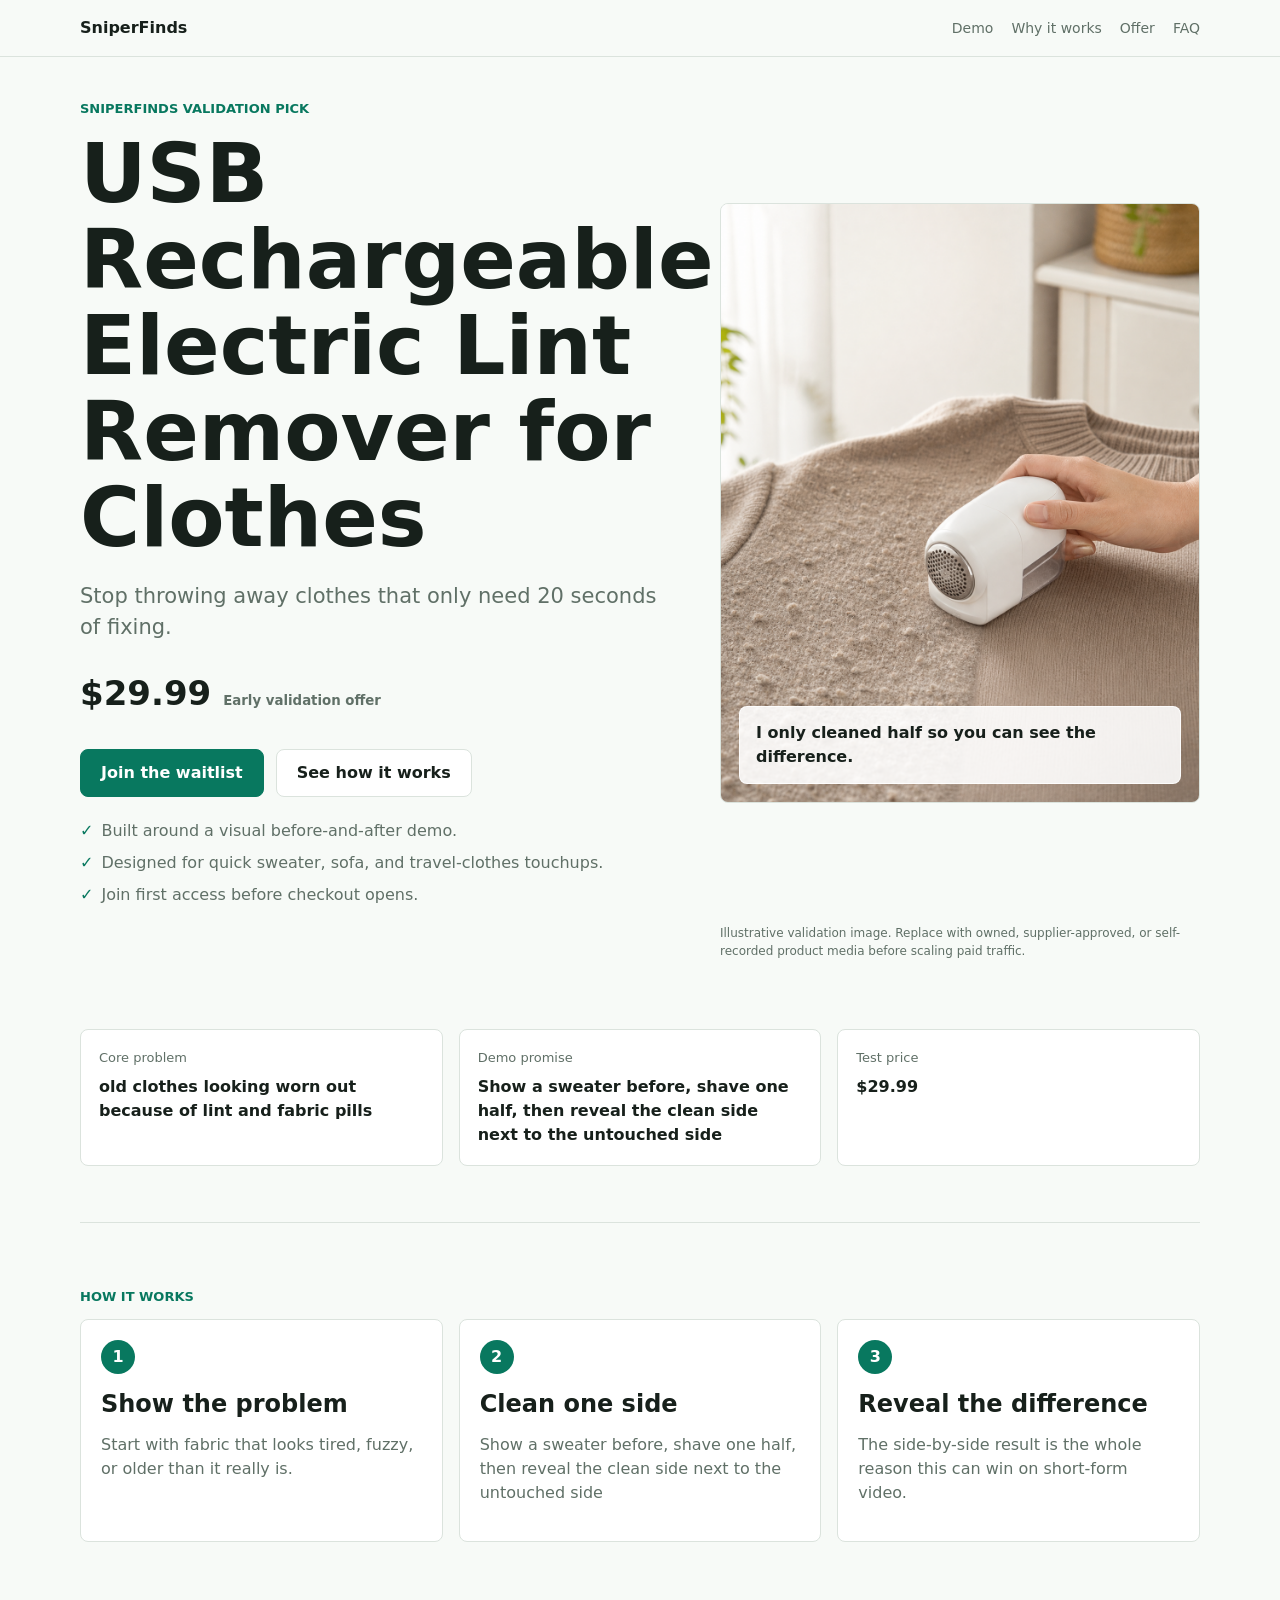
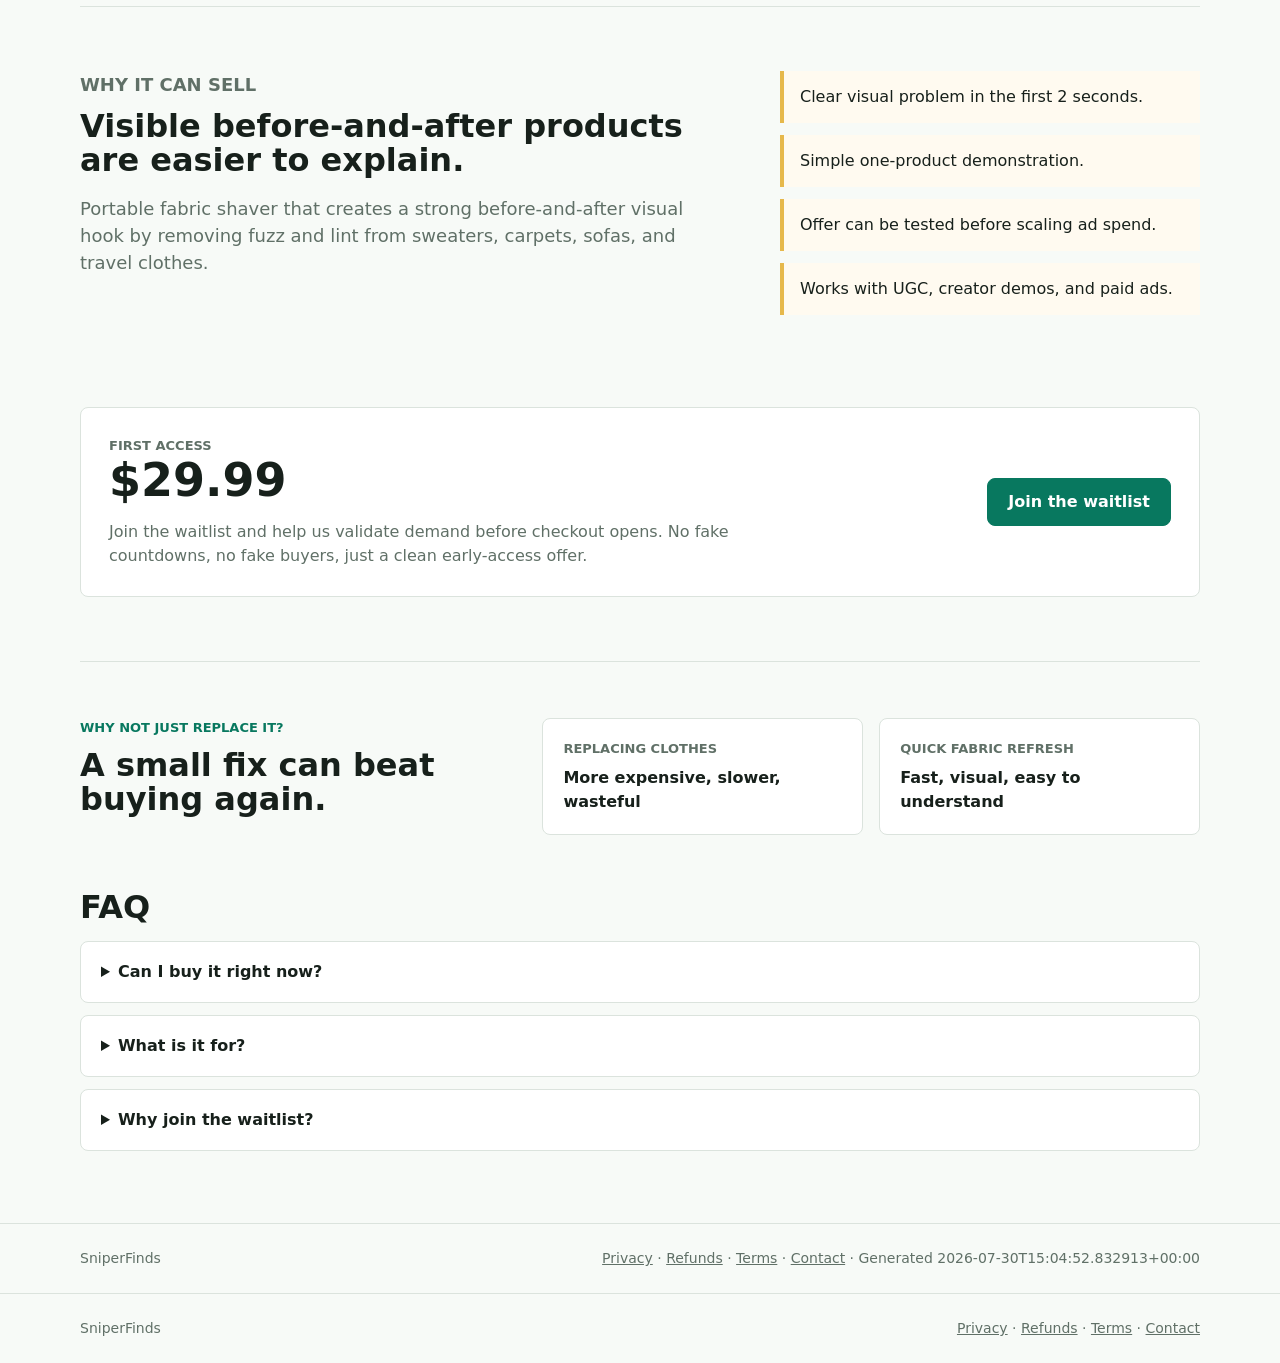
==== index.html @ 8bf91aa5 "Update generated storefront" ====
<!doctype html>
<html lang="en">
<head>
  <meta charset="utf-8">
  <meta name="viewport" content="width=device-width, initial-scale=1">
  <title>USB Rechargeable Electric Lint Remover for Clothes | SniperFinds</title>
  <meta name="description" content="Portable fabric shaver that creates a strong before-and-after visual hook by removing fuzz and lint from sweaters, carpets, sofas, and travel clothes.">
  <script type="application/ld+json">{"@context": "https://schema.org", "@type": "Product", "name": "USB Rechargeable Electric Lint Remover for Clothes", "brand": {"@type": "Brand", "name": "SniperFinds"}, "description": "Portable fabric shaver that creates a strong before-and-after visual hook by removing fuzz and lint from sweaters, carpets, sofas, and travel clothes.", "offers": {"@type": "Offer", "priceCurrency": "USD", "price": 29.99, "availability": "https://schema.org/PreOrder"}}</script>
  <link rel="stylesheet" href="styles.css">
</head>
<body>
  <header class="topbar">
    <a class="brand" href="#top">SniperFinds</a>
    <nav aria-label="Primary">
      <a href="#demo">Demo</a>
      <a href="#why">Why it works</a>
      <a href="#offer">Offer</a>
      <a href="#faq">FAQ</a>
    </nav>
  </header>

  <main id="top">
    <section class="hero">
      <div class="hero-copy">
        <p class="eyebrow">SniperFinds validation pick</p>
        <h1>USB Rechargeable Electric Lint Remover for Clothes</h1>
        <p class="lead">Stop throwing away clothes that only need 20 seconds of fixing.</p>
        <div class="price-line">
          <span>$29.99</span>
          <small>Early validation offer</small>
        </div>
        <div class="hero-actions">
          <a class="button primary" href="waitlist.html" data-track="hero_cta">Join the waitlist</a>
          <a class="button secondary" href="#demo">See how it works</a>
        </div>
        <ul class="hero-bullets">
          <li>Built around a visual before-and-after demo.</li>
          <li>Designed for quick sweater, sofa, and travel-clothes touchups.</li>
          <li>Join first access before checkout opens.</li>
        </ul>
      </div>
      <div class="hero-media" aria-label="Product demonstration visual">
        <img src="assets/ae-lint-remover-thieve-001-hero.png" alt="Electric fabric lint remover creating a before and after result on a sweater" loading="lazy">
        <div class="media-note">I only cleaned half so you can see the difference.</div>
      </div>
      <p class="asset-note">Illustrative validation image. Replace with owned, supplier-approved, or self-recorded product media before scaling paid traffic.</p>
    </section>

    <section class="proof-band" id="demo">
      <div>
        <span class="metric-label">Core problem</span>
        <strong>old clothes looking worn out because of lint and fabric pills</strong>
      </div>
      <div>
        <span class="metric-label">Demo promise</span>
        <strong>Show a sweater before, shave one half, then reveal the clean side next to the untouched side</strong>
      </div>
      <div>
        <span class="metric-label">Test price</span>
        <strong>$29.99</strong>
      </div>
    </section>

    <section class="how-it-works">
      <p class="eyebrow">How it works</p>
      <div class="steps">
        <div>
          <span>1</span>
          <h2>Show the problem</h2>
          <p>Start with fabric that looks tired, fuzzy, or older than it really is.</p>
        </div>
        <div>
          <span>2</span>
          <h2>Clean one side</h2>
          <p>Show a sweater before, shave one half, then reveal the clean side next to the untouched side</p>
        </div>
        <div>
          <span>3</span>
          <h2>Reveal the difference</h2>
          <p>The side-by-side result is the whole reason this can win on short-form video.</p>
        </div>
      </div>
    </section>

    <section class="content-grid" id="why">
      <div>
        <p class="eyebrow">Why it can sell</p>
        <h2>Visible before-and-after products are easier to explain.</h2>
        <p>Portable fabric shaver that creates a strong before-and-after visual hook by removing fuzz and lint from sweaters, carpets, sofas, and travel clothes.</p>
      </div>
      <ul class="feature-list">
        <li>Clear visual problem in the first 2 seconds.</li>
        <li>Simple one-product demonstration.</li>
        <li>Offer can be tested before scaling ad spend.</li>
        <li>Works with UGC, creator demos, and paid ads.</li>
      </ul>
    </section>

    <section class="offer" id="offer">
      <div>
        <p class="eyebrow">First access</p>
        <h2>$29.99</h2>
        <p>Join the waitlist and help us validate demand before checkout opens. No fake countdowns, no fake buyers, just a clean early-access offer.</p>
      </div>
      <a class="button primary" href="waitlist.html" data-track="offer_cta">Join the waitlist</a>
    </section>

    <section class="comparison">
      <div>
        <p class="eyebrow">Why not just replace it?</p>
        <h2>A small fix can beat buying again.</h2>
      </div>
      <div class="comparison-grid">
        <div>
          <span>Replacing clothes</span>
          <strong>More expensive, slower, wasteful</strong>
        </div>
        <div>
          <span>Quick fabric refresh</span>
          <strong>Fast, visual, easy to understand</strong>
        </div>
      </div>
    </section>

    <section class="faq" id="faq">
      <h2>FAQ</h2>
      <details>
        <summary>Can I buy it right now?</summary>
        <p>This is currently an early-access validation page. Join the waitlist and we will notify you when checkout opens.</p>
      </details>
      <details>
        <summary>What is it for?</summary>
        <p>It is for refreshing clothes and fabric surfaces that look worn because of lint, fuzz, or fabric pills.</p>
      </details>
      <details>
        <summary>Why join the waitlist?</summary>
        <p>Waitlist demand helps us decide whether to open checkout, improve the offer, or move to the next product.</p>
      </details>
    </section>
  </main>

  <div class="sticky-cta">
    <span>$29.99</span>
    <a class="button primary" href="waitlist.html" data-track="sticky_cta">Join the waitlist</a>
  </div>

  <footer>
    <span>SniperFinds</span>
    <span><a href="privacy.html">Privacy</a> · <a href="refund.html">Refunds</a> · <a href="terms.html">Terms</a> · <a href="contact.html">Contact</a> · Generated 2026-07-30T15:04:52.832913+00:00</span>
  </footer>

  <script src="tracking.js"></script>
  <footer>
    <span>SniperFinds</span>
    <span><a href="privacy.html">Privacy</a> · <a href="refund.html">Refunds</a> · <a href="terms.html">Terms</a> · <a href="contact.html">Contact</a></span>
  </footer>
</body>
</html>
---- styles.css ----
:root {
  --ink: #17201b;
  --muted: #607067;
  --line: #dbe3dd;
  --paper: #f7faf7;
  --panel: #ffffff;
  --accent: #08785f;
  --accent-ink: #ffffff;
  --warm: #e6b84b;
  --soft: #eaf4ee;
}

* { box-sizing: border-box; }

body {
  margin: 0;
  color: var(--ink);
  background: var(--paper);
  font-family: Inter, ui-sans-serif, system-ui, -apple-system, BlinkMacSystemFont, "Segoe UI", sans-serif;
  line-height: 1.5;
}

a { color: inherit; }

.topbar {
  position: sticky;
  top: 0;
  z-index: 10;
  display: flex;
  align-items: center;
  justify-content: space-between;
  gap: 24px;
  padding: 16px max(20px, calc((100vw - 1120px) / 2));
  background: rgba(247, 250, 247, 0.94);
  border-bottom: 1px solid var(--line);
  backdrop-filter: blur(12px);
}

.brand {
  font-weight: 800;
  text-decoration: none;
}

nav {
  display: flex;
  gap: 18px;
  color: var(--muted);
  font-size: 14px;
}

nav a { text-decoration: none; }

main {
  width: min(1120px, calc(100vw - 32px));
  margin: 0 auto;
}

.hero {
  min-height: calc(100vh - 72px);
  display: grid;
  grid-template-columns: minmax(0, 1fr) minmax(340px, 480px);
  align-items: center;
  gap: 56px;
  padding: 42px 0;
}

.eyebrow {
  margin: 0 0 12px;
  color: var(--accent);
  font-size: 13px;
  font-weight: 800;
  letter-spacing: 0;
  text-transform: uppercase;
}

h1, h2 { line-height: 1.05; letter-spacing: 0; }
h1 { margin: 0; font-size: clamp(44px, 7vw, 82px); max-width: 820px; }
h2 { margin: 0 0 16px; font-size: 32px; }

.lead {
  max-width: 650px;
  margin: 20px 0 0;
  color: var(--muted);
  font-size: 21px;
}

.price-line {
  display: flex;
  align-items: baseline;
  gap: 12px;
  margin-top: 24px;
}

.price-line span {
  font-size: 34px;
  font-weight: 900;
}

.price-line small {
  color: var(--muted);
  font-weight: 800;
}

.hero-actions {
  display: flex;
  flex-wrap: wrap;
  gap: 12px;
  margin-top: 30px;
}

.button {
  display: inline-flex;
  align-items: center;
  justify-content: center;
  min-height: 48px;
  padding: 0 20px;
  border: 1px solid var(--line);
  border-radius: 8px;
  font-weight: 800;
  text-decoration: none;
}

.button.primary {
  border-color: var(--accent);
  background: var(--accent);
  color: var(--accent-ink);
}

.button.secondary { background: var(--panel); }

.hero-bullets {
  display: grid;
  gap: 8px;
  margin: 22px 0 0;
  padding: 0;
  color: var(--muted);
  list-style: none;
}

.hero-bullets li::before {
  content: "✓";
  color: var(--accent);
  font-weight: 900;
  margin-right: 8px;
}

.hero-media {
  position: relative;
  min-height: 520px;
  display: grid;
  place-items: center;
  border: 1px solid var(--line);
  background: linear-gradient(135deg, #ffffff, #e7f4ed);
  border-radius: 8px;
  overflow: hidden;
}

.media-note {
  position: absolute;
  left: 18px;
  right: 18px;
  bottom: 18px;
  padding: 14px 16px;
  border: 1px solid rgba(255,255,255,0.8);
  border-radius: 8px;
  background: rgba(255,255,255,0.88);
  font-weight: 900;
}

.asset-note {
  grid-column: 2;
  margin: -42px 0 0;
  color: var(--muted);
  font-size: 12px;
}

.hero-media img {
  width: 100%;
  height: 100%;
  object-fit: cover;
}

.product-visual-fallback {
  width: min(360px, 78vw);
  aspect-ratio: 3 / 4;
  display: grid;
  grid-template-columns: 1fr 1fr;
  align-items: stretch;
  border: 1px solid var(--line);
  background: var(--panel);
}

.product-visual-fallback span,
.product-visual-fallback strong {
  display: grid;
  place-items: center;
  font-size: 28px;
}

.product-visual-fallback span {
  color: var(--muted);
  background: repeating-linear-gradient(45deg, #e8edf4, #e8edf4 8px, #d6dde8 8px, #d6dde8 16px);
}

.product-visual-fallback strong {
  color: #0c4d3f;
  background: #e8f8f2;
}

.proof-band {
  display: grid;
  grid-template-columns: repeat(3, 1fr);
  gap: 16px;
  padding: 24px 0 56px;
}

.how-it-works {
  padding: 64px 0;
  border-top: 1px solid var(--line);
}

.steps {
  display: grid;
  grid-template-columns: repeat(3, 1fr);
  gap: 16px;
}

.steps div {
  padding: 20px;
  border: 1px solid var(--line);
  border-radius: 8px;
  background: var(--panel);
}

.steps span {
  display: inline-grid;
  place-items: center;
  width: 34px;
  height: 34px;
  margin-bottom: 18px;
  border-radius: 50%;
  background: var(--accent);
  color: var(--accent-ink);
  font-weight: 900;
}

.steps h2 {
  font-size: 24px;
}

.steps p {
  color: var(--muted);
}

.proof-band div,
.offer,
.faq details {
  border: 1px solid var(--line);
  background: var(--panel);
  border-radius: 8px;
}

.proof-band div { padding: 18px; }
.metric-label { display: block; color: var(--muted); font-size: 13px; margin-bottom: 8px; }

.content-grid {
  display: grid;
  grid-template-columns: 1fr 420px;
  gap: 48px;
  padding: 64px 0;
  border-top: 1px solid var(--line);
}

.content-grid p { color: var(--muted); font-size: 18px; }

.feature-list {
  margin: 0;
  padding: 0;
  list-style: none;
  display: grid;
  gap: 12px;
}

.feature-list li {
  padding: 14px 16px;
  border-left: 4px solid var(--warm);
  background: #fffaf0;
}

.offer {
  display: flex;
  align-items: center;
  justify-content: space-between;
  gap: 24px;
  padding: 28px;
  margin: 28px 0 64px;
}

.offer p { color: var(--muted); margin: 0; max-width: 640px; }
.offer h2 { font-size: 46px; }

.comparison {
  display: grid;
  grid-template-columns: 0.8fr 1.2fr;
  gap: 24px;
  padding: 56px 0;
  border-top: 1px solid var(--line);
}

.comparison-grid {
  display: grid;
  grid-template-columns: 1fr 1fr;
  gap: 16px;
}

.comparison-grid div {
  padding: 20px;
  border: 1px solid var(--line);
  border-radius: 8px;
  background: var(--panel);
}

.comparison-grid span {
  display: block;
  margin-bottom: 8px;
  color: var(--muted);
  font-size: 13px;
  font-weight: 800;
  text-transform: uppercase;
}

.faq {
  padding: 0 0 72px;
}

.faq details {
  padding: 18px 20px;
  margin-top: 12px;
}

.faq summary { cursor: pointer; font-weight: 800; }
.faq p { color: var(--muted); }

.waitlist-layout {
  min-height: calc(100vh - 72px);
  display: grid;
  grid-template-columns: minmax(0, 1fr) minmax(320px, 440px);
  align-items: center;
  gap: 48px;
  padding: 56px 0;
}

.waitlist-proof {
  margin-top: 28px;
  padding: 18px;
  border: 1px solid var(--line);
  border-radius: 8px;
  background: var(--panel);
}

.waitlist-proof span {
  display: block;
  color: var(--muted);
  font-size: 13px;
  margin-bottom: 8px;
}

.waitlist-form {
  display: grid;
  gap: 16px;
  padding: 22px;
  border: 1px solid var(--line);
  border-radius: 8px;
  background: var(--panel);
}

.waitlist-form label {
  display: grid;
  gap: 8px;
  color: var(--ink);
  font-weight: 800;
}

.waitlist-form input,
.waitlist-form select,
.waitlist-form textarea {
  width: 100%;
  min-height: 44px;
  border: 1px solid var(--line);
  border-radius: 8px;
  padding: 10px 12px;
  color: var(--ink);
  background: #fff;
  font: inherit;
}

.waitlist-form textarea { resize: vertical; }
.form-note, .form-success { margin: 0; color: var(--muted); font-size: 14px; }
.form-success { color: var(--accent); font-weight: 800; }

footer {
  display: flex;
  justify-content: space-between;
  gap: 16px;
  padding: 24px max(20px, calc((100vw - 1120px) / 2));
  color: var(--muted);
  border-top: 1px solid var(--line);
  font-size: 14px;
}

.sticky-cta {
  position: fixed;
  left: 50%;
  bottom: 16px;
  z-index: 20;
  display: none;
  align-items: center;
  justify-content: space-between;
  gap: 14px;
  width: min(520px, calc(100vw - 24px));
  padding: 10px;
  border: 1px solid var(--line);
  border-radius: 8px;
  background: rgba(255,255,255,0.94);
  box-shadow: 0 18px 50px rgba(23, 32, 27, 0.16);
  transform: translateX(-50%);
}

.sticky-cta span {
  padding-left: 8px;
  font-weight: 900;
}

@media (max-width: 860px) {
  .topbar { align-items: flex-start; }
  nav { display: none; }
  .hero { grid-template-columns: 1fr; gap: 28px; min-height: auto; }
  h1 { font-size: 42px; }
  .lead { font-size: 18px; }
  .hero-media { min-height: 380px; }
  .asset-note { grid-column: auto; margin: -18px 0 0; }
  .proof-band,
  .content-grid,
  .steps,
  .comparison,
  .comparison-grid,
  .waitlist-layout { grid-template-columns: 1fr; }
  .offer { align-items: flex-start; flex-direction: column; }
  .sticky-cta { display: flex; }
  footer { flex-direction: column; }
}
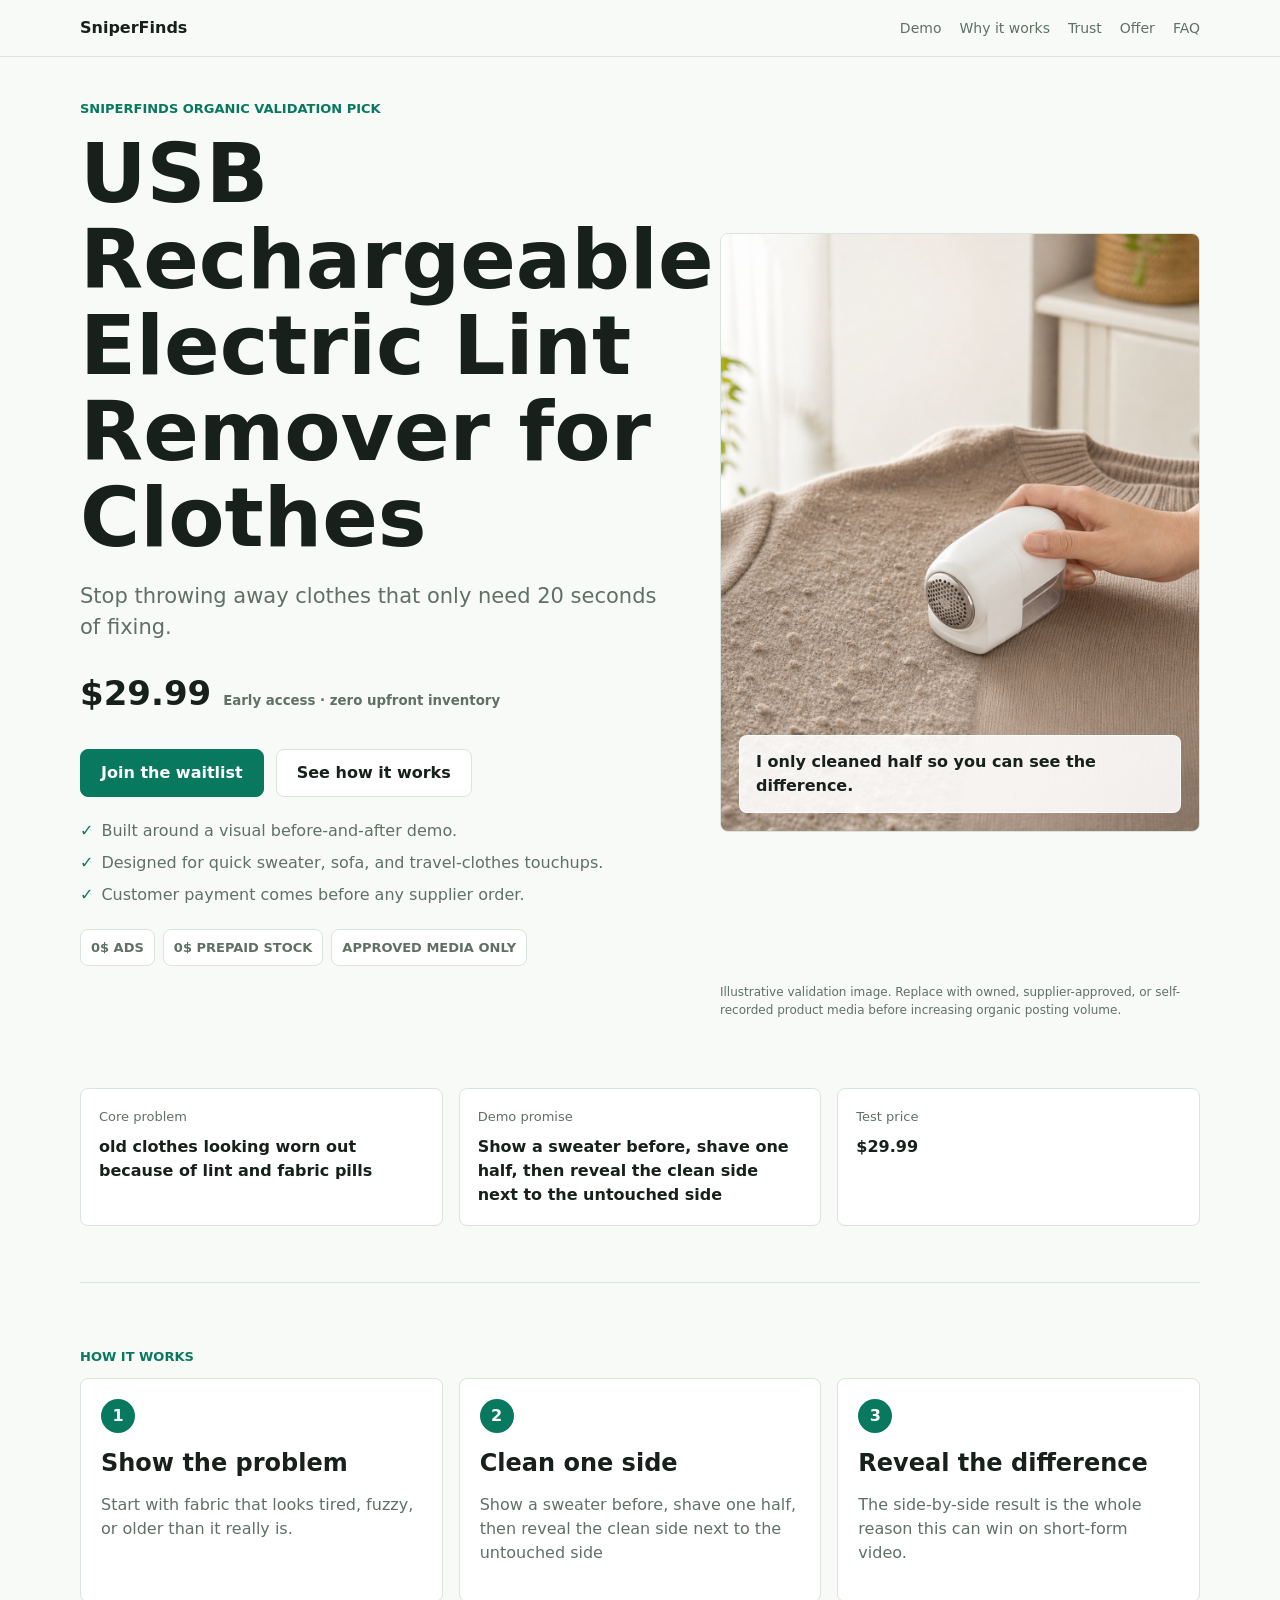
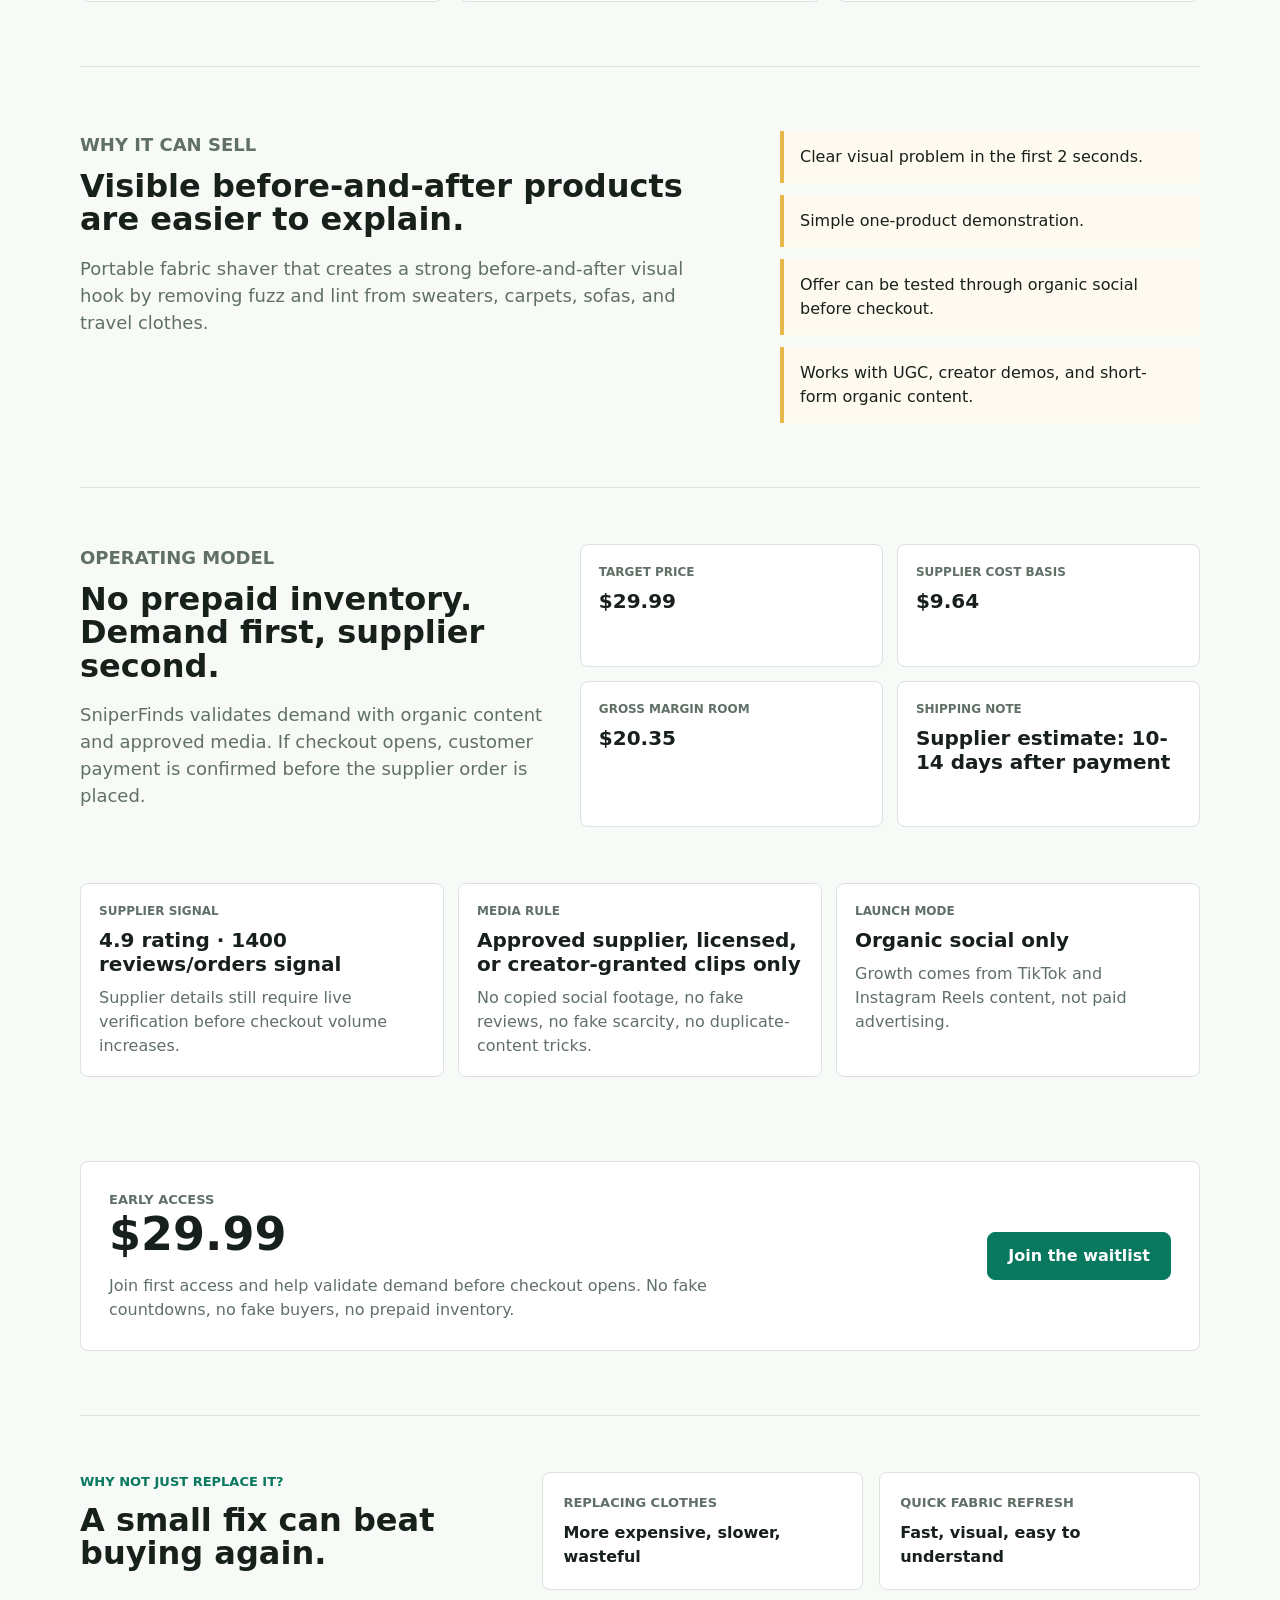
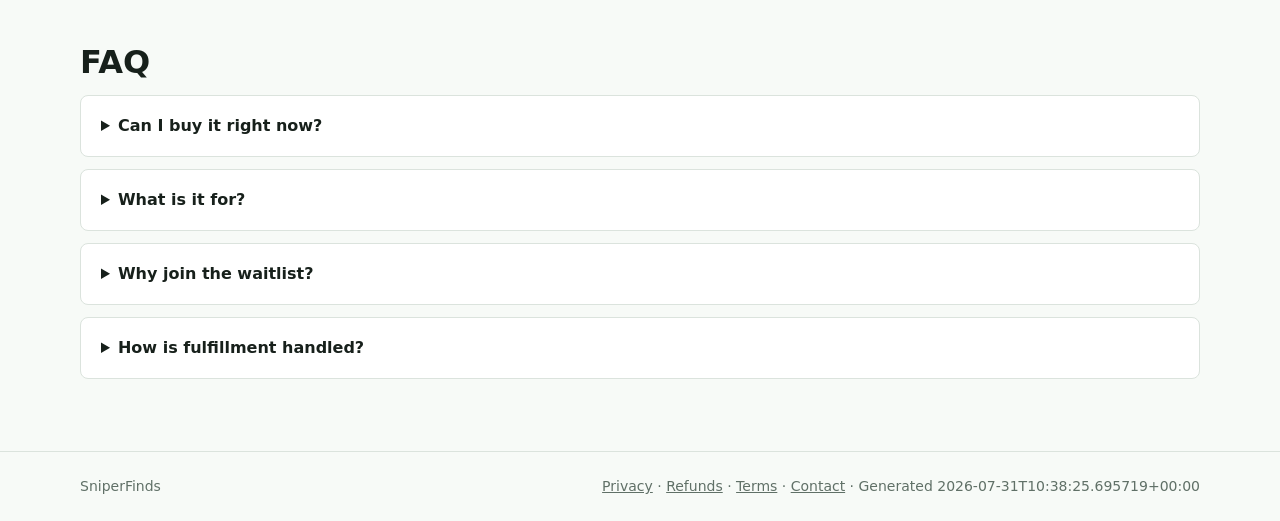
==== commit 837a587a: "Update generated storefront" ====
--- a/index.html
+++ b/index.html
@@ -14,6 +14,7 @@
     <nav aria-label="Primary">
       <a href="#demo">Demo</a>
       <a href="#why">Why it works</a>
+      <a href="#trust">Trust</a>
       <a href="#offer">Offer</a>
       <a href="#faq">FAQ</a>
     </nav>
@@ -22,12 +23,12 @@
   <main id="top">
     <section class="hero">
       <div class="hero-copy">
-        <p class="eyebrow">SniperFinds validation pick</p>
+        <p class="eyebrow">SniperFinds organic validation pick</p>
         <h1>USB Rechargeable Electric Lint Remover for Clothes</h1>
         <p class="lead">Stop throwing away clothes that only need 20 seconds of fixing.</p>
         <div class="price-line">
           <span>$29.99</span>
-          <small>Early validation offer</small>
+          <small>Early access · zero upfront inventory</small>
         </div>
         <div class="hero-actions">
           <a class="button primary" href="waitlist.html" data-track="hero_cta">Join the waitlist</a>
@@ -36,14 +37,19 @@
         <ul class="hero-bullets">
           <li>Built around a visual before-and-after demo.</li>
           <li>Designed for quick sweater, sofa, and travel-clothes touchups.</li>
-          <li>Join first access before checkout opens.</li>
+          <li>Customer payment comes before any supplier order.</li>
         </ul>
+        <div class="trust-strip" aria-label="Store policy summary">
+          <span>0$ ads</span>
+          <span>0$ prepaid stock</span>
+          <span>approved media only</span>
+        </div>
       </div>
       <div class="hero-media" aria-label="Product demonstration visual">
         <img src="assets/ae-lint-remover-thieve-001-hero.png" alt="Electric fabric lint remover creating a before and after result on a sweater" loading="lazy">
         <div class="media-note">I only cleaned half so you can see the difference.</div>
       </div>
-      <p class="asset-note">Illustrative validation image. Replace with owned, supplier-approved, or self-recorded product media before scaling paid traffic.</p>
+      <p class="asset-note">Illustrative validation image. Replace with owned, supplier-approved, or self-recorded product media before increasing organic posting volume.</p>
     </section>
 
     <section class="proof-band" id="demo">
@@ -91,16 +97,60 @@
       <ul class="feature-list">
         <li>Clear visual problem in the first 2 seconds.</li>
         <li>Simple one-product demonstration.</li>
-        <li>Offer can be tested before scaling ad spend.</li>
-        <li>Works with UGC, creator demos, and paid ads.</li>
+        <li>Offer can be tested through organic social before checkout.</li>
+        <li>Works with UGC, creator demos, and short-form organic content.</li>
       </ul>
     </section>
 
+    <section class="trust-panel" id="trust">
+      <div>
+        <p class="eyebrow">Operating model</p>
+        <h2>No prepaid inventory. Demand first, supplier second.</h2>
+        <p>SniperFinds validates demand with organic content and approved media. If checkout opens, customer payment is confirmed before the supplier order is placed.</p>
+      </div>
+      <div class="unit-economics">
+        <div>
+          <span>Target price</span>
+          <strong>$29.99</strong>
+        </div>
+        <div>
+          <span>Supplier cost basis</span>
+          <strong>$9.64</strong>
+        </div>
+        <div>
+          <span>Gross margin room</span>
+          <strong>$20.35</strong>
+        </div>
+        <div>
+          <span>Shipping note</span>
+          <strong>Supplier estimate: 10-14 days after payment</strong>
+        </div>
+      </div>
+    </section>
+
+    <section class="quality-grid">
+      <div>
+        <span>Supplier signal</span>
+        <strong>4.9 rating · 1400 reviews/orders signal</strong>
+        <p>Supplier details still require live verification before checkout volume increases.</p>
+      </div>
+      <div>
+        <span>Media rule</span>
+        <strong>Approved supplier, licensed, or creator-granted clips only</strong>
+        <p>No copied social footage, no fake reviews, no fake scarcity, no duplicate-content tricks.</p>
+      </div>
+      <div>
+        <span>Launch mode</span>
+        <strong>Organic social only</strong>
+        <p>Growth comes from TikTok and Instagram Reels content, not paid advertising.</p>
+      </div>
+    </section>
+
     <section class="offer" id="offer">
       <div>
-        <p class="eyebrow">First access</p>
+        <p class="eyebrow">Early access</p>
         <h2>$29.99</h2>
-        <p>Join the waitlist and help us validate demand before checkout opens. No fake countdowns, no fake buyers, just a clean early-access offer.</p>
+        <p>Join first access and help validate demand before checkout opens. No fake countdowns, no fake buyers, no prepaid inventory.</p>
       </div>
       <a class="button primary" href="waitlist.html" data-track="offer_cta">Join the waitlist</a>
     </section>
@@ -135,6 +185,10 @@
       <details>
         <summary>Why join the waitlist?</summary>
         <p>Waitlist demand helps us decide whether to open checkout, improve the offer, or move to the next product.</p>
+      </details>
+      <details>
+        <summary>How is fulfillment handled?</summary>
+        <p>If checkout opens, confirmed customer payment comes first. Then the supplier order is placed and the margin is tracked by the backend pipeline.</p>
       </details>
     </section>
   </main>
@@ -146,13 +200,9 @@
 
   <footer>
     <span>SniperFinds</span>
-    <span><a href="privacy.html">Privacy</a> · <a href="refund.html">Refunds</a> · <a href="terms.html">Terms</a> · <a href="contact.html">Contact</a> · Generated 2026-07-30T15:04:52.832913+00:00</span>
+    <span><a href="privacy.html">Privacy</a> · <a href="refund.html">Refunds</a> · <a href="terms.html">Terms</a> · <a href="contact.html">Contact</a> · Generated 2026-07-31T10:38:25.695719+00:00</span>
   </footer>
 
   <script src="tracking.js"></script>
-  <footer>
-    <span>SniperFinds</span>
-    <span><a href="privacy.html">Privacy</a> · <a href="refund.html">Refunds</a> · <a href="terms.html">Terms</a> · <a href="contact.html">Contact</a></span>
-  </footer>
 </body>
 </html>
--- a/styles.css
+++ b/styles.css
@@ -145,6 +145,24 @@
   margin-right: 8px;
 }
 
+.trust-strip {
+  display: flex;
+  flex-wrap: wrap;
+  gap: 8px;
+  margin-top: 22px;
+}
+
+.trust-strip span {
+  padding: 8px 10px;
+  border: 1px solid var(--line);
+  border-radius: 8px;
+  background: var(--panel);
+  color: var(--muted);
+  font-size: 13px;
+  font-weight: 900;
+  text-transform: uppercase;
+}
+
 .hero-media {
   position: relative;
   min-height: 520px;
@@ -286,6 +304,64 @@
   padding: 14px 16px;
   border-left: 4px solid var(--warm);
   background: #fffaf0;
+}
+
+.trust-panel {
+  display: grid;
+  grid-template-columns: minmax(0, 0.86fr) minmax(360px, 1.14fr);
+  gap: 32px;
+  padding: 56px 0;
+  border-top: 1px solid var(--line);
+}
+
+.trust-panel p {
+  color: var(--muted);
+  font-size: 18px;
+}
+
+.unit-economics,
+.quality-grid {
+  display: grid;
+  gap: 14px;
+}
+
+.unit-economics {
+  grid-template-columns: repeat(2, minmax(0, 1fr));
+}
+
+.unit-economics div,
+.quality-grid div {
+  padding: 18px;
+  border: 1px solid var(--line);
+  border-radius: 8px;
+  background: var(--panel);
+}
+
+.unit-economics span,
+.quality-grid span {
+  display: block;
+  margin-bottom: 8px;
+  color: var(--muted);
+  font-size: 12px;
+  font-weight: 900;
+  text-transform: uppercase;
+}
+
+.unit-economics strong,
+.quality-grid strong {
+  display: block;
+  font-size: 20px;
+  line-height: 1.2;
+}
+
+.quality-grid {
+  grid-template-columns: repeat(3, 1fr);
+  padding: 0 0 56px;
+}
+
+.quality-grid p {
+  margin: 10px 0 0;
+  color: var(--muted);
 }
 
 .offer {
@@ -442,6 +518,9 @@
   .asset-note { grid-column: auto; margin: -18px 0 0; }
   .proof-band,
   .content-grid,
+  .trust-panel,
+  .unit-economics,
+  .quality-grid,
   .steps,
   .comparison,
   .comparison-grid,
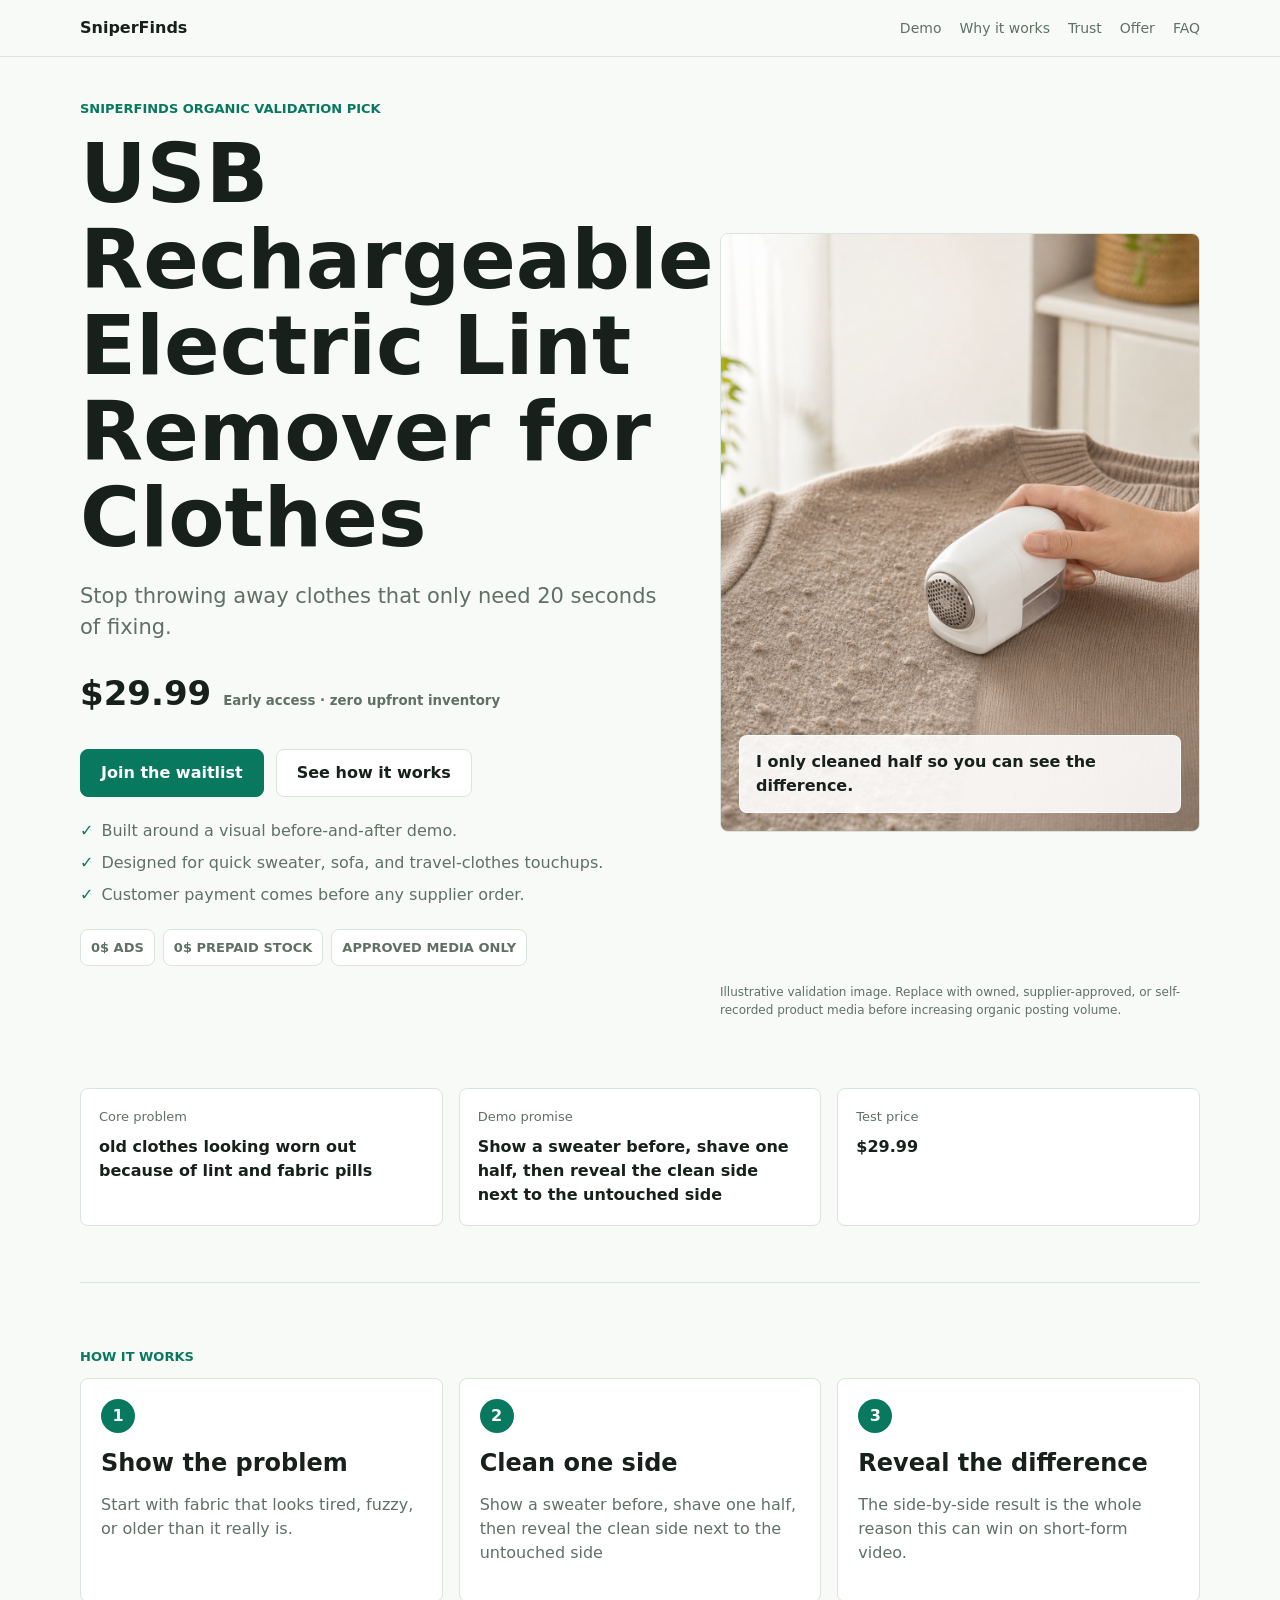
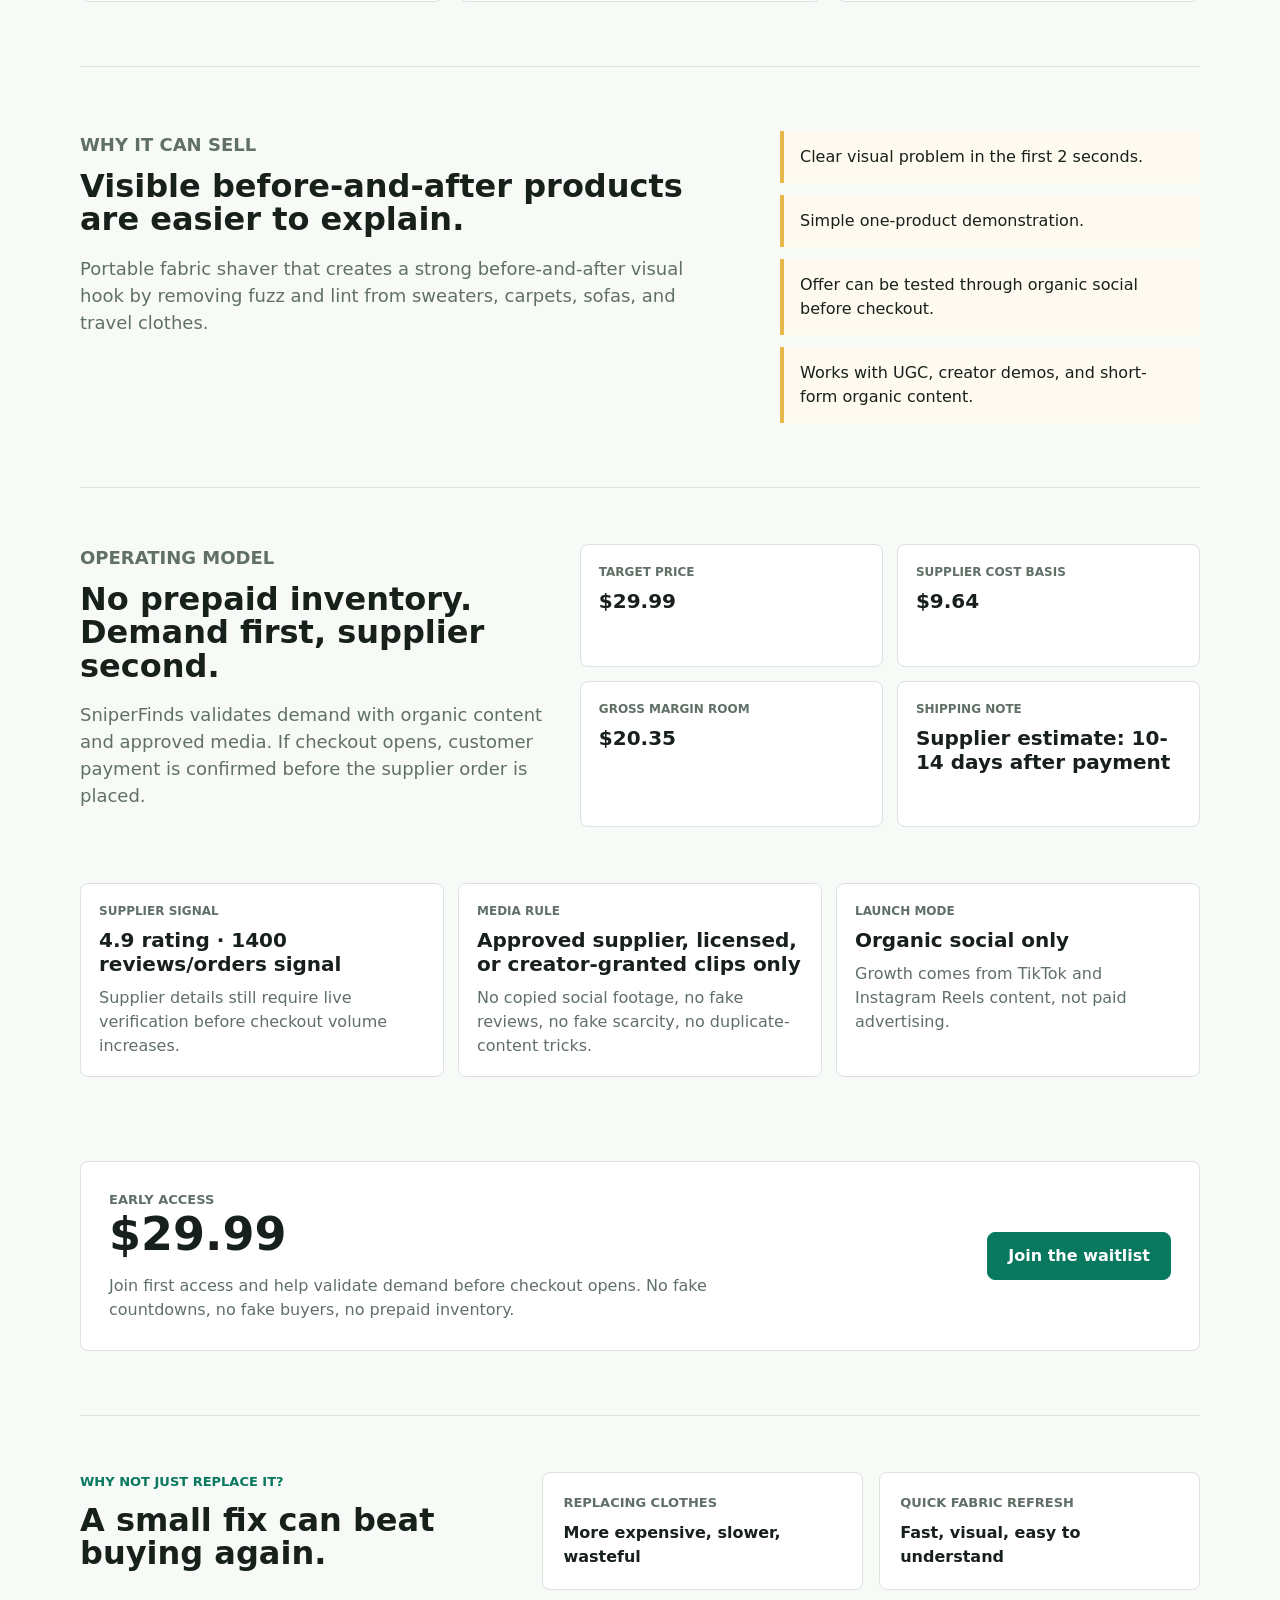
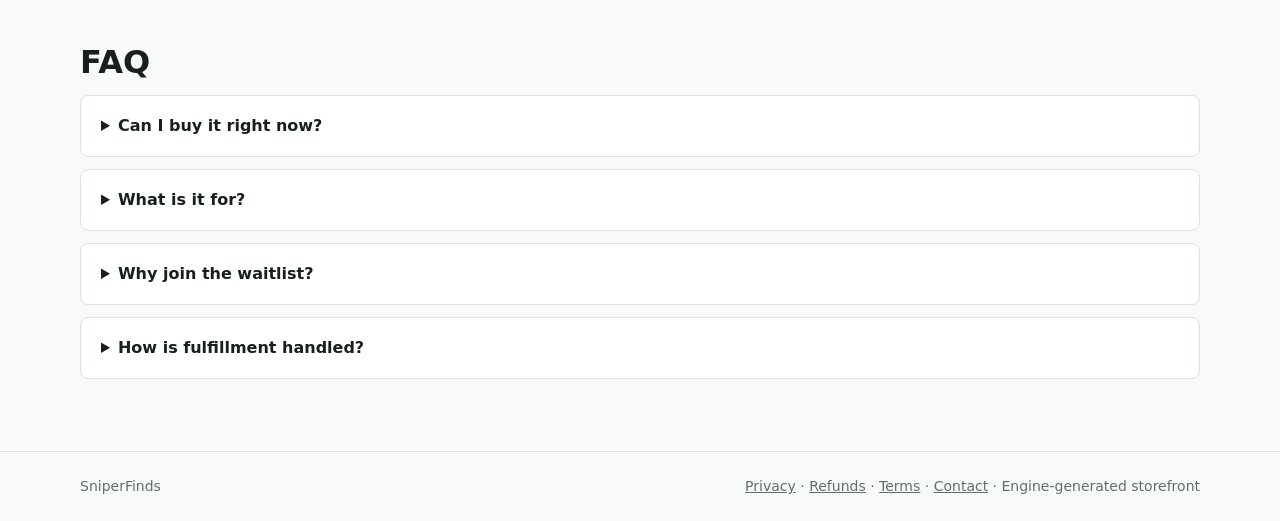
==== commit a0f281e8: "Update generated storefront" ====
--- a/index.html
+++ b/index.html
@@ -200,7 +200,7 @@
 
   <footer>
     <span>SniperFinds</span>
-    <span><a href="privacy.html">Privacy</a> · <a href="refund.html">Refunds</a> · <a href="terms.html">Terms</a> · <a href="contact.html">Contact</a> · Generated 2026-07-31T10:38:25.695719+00:00</span>
+    <span><a href="privacy.html">Privacy</a> · <a href="refund.html">Refunds</a> · <a href="terms.html">Terms</a> · <a href="contact.html">Contact</a> · Engine-generated storefront</span>
   </footer>
 
   <script src="tracking.js"></script>
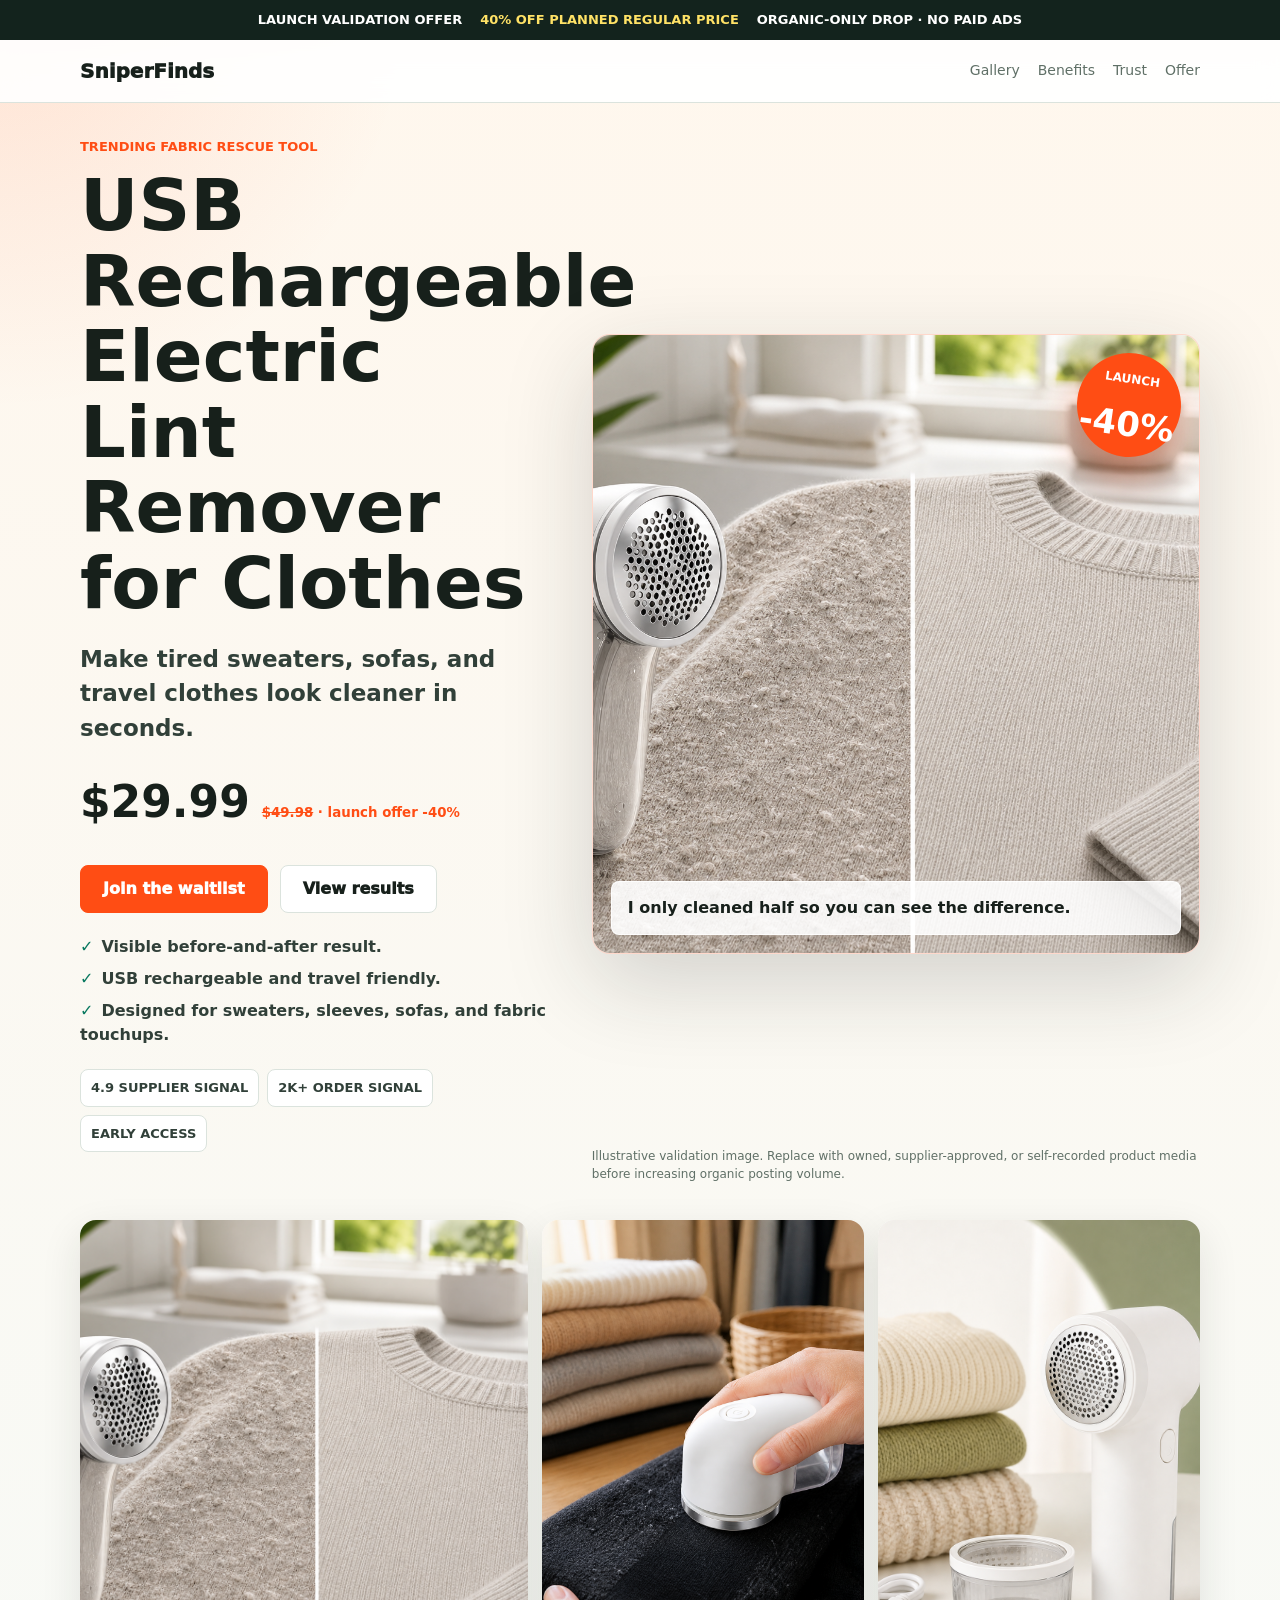
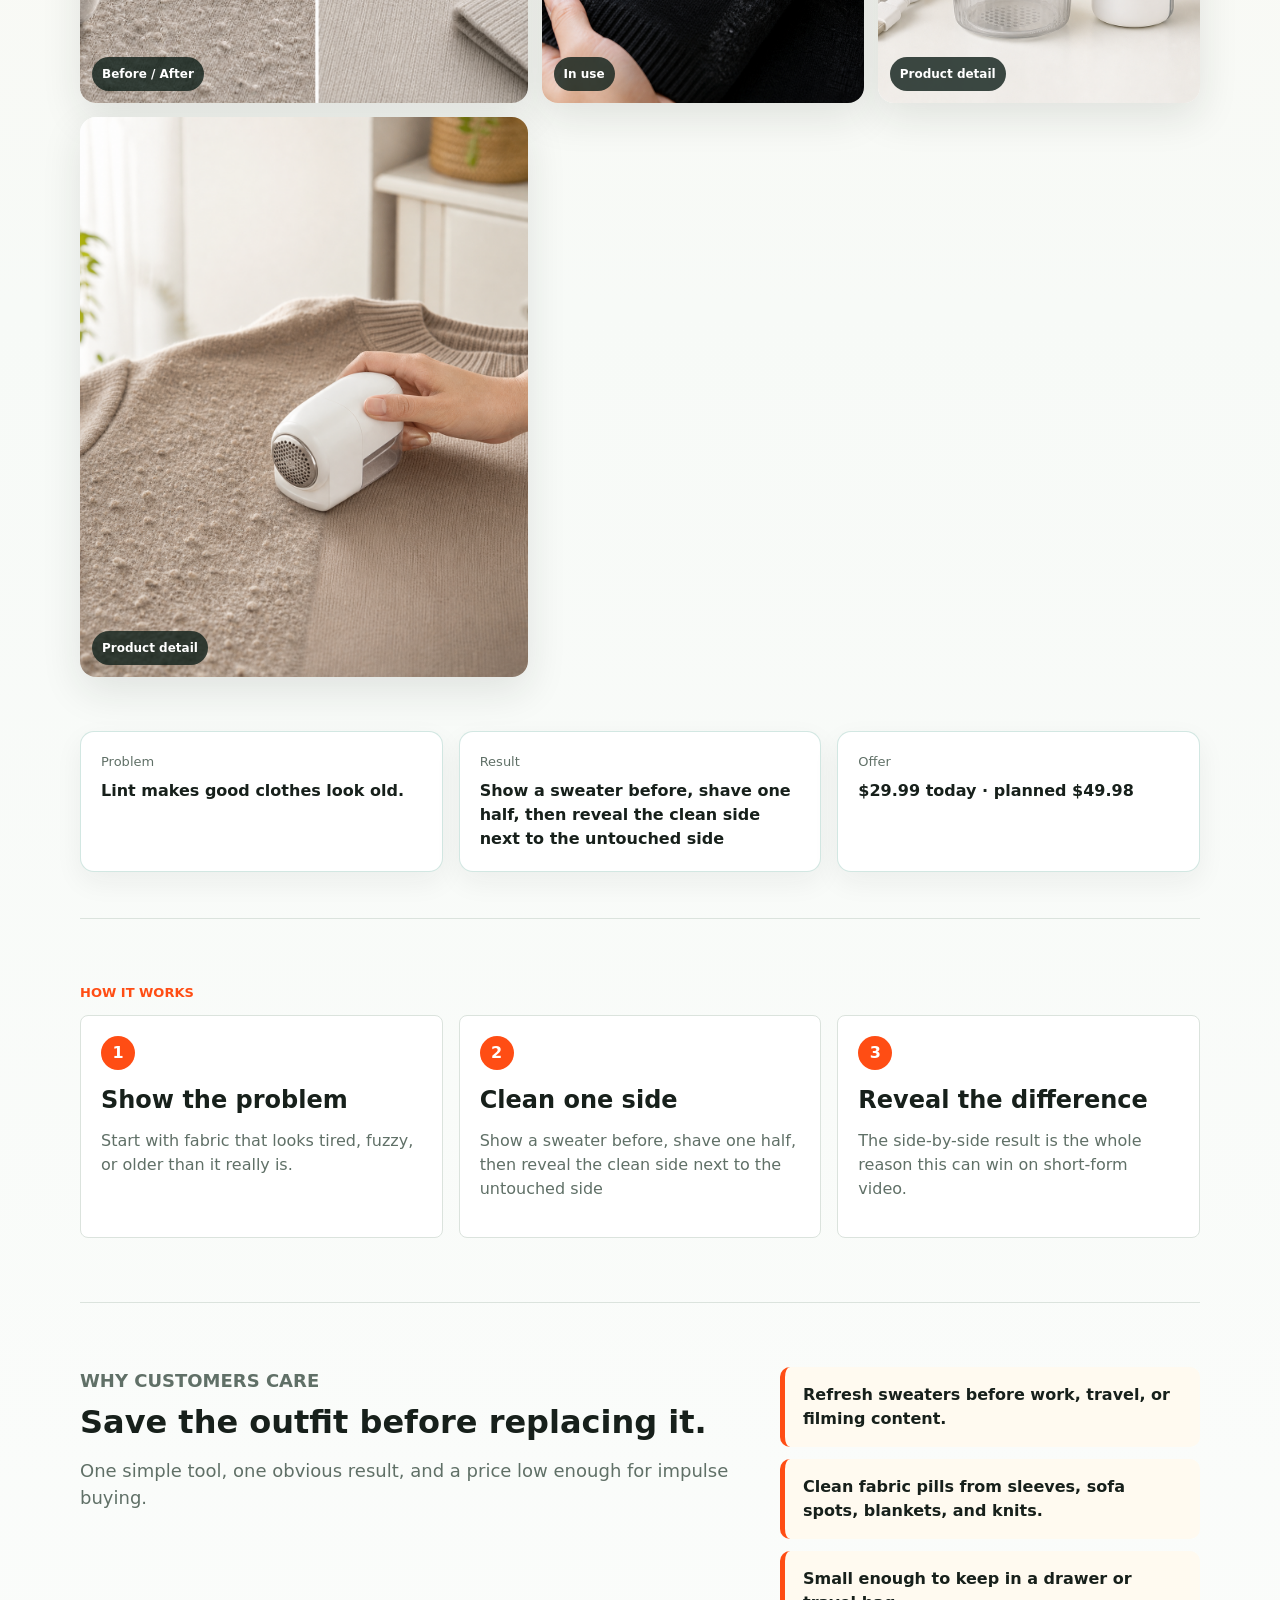
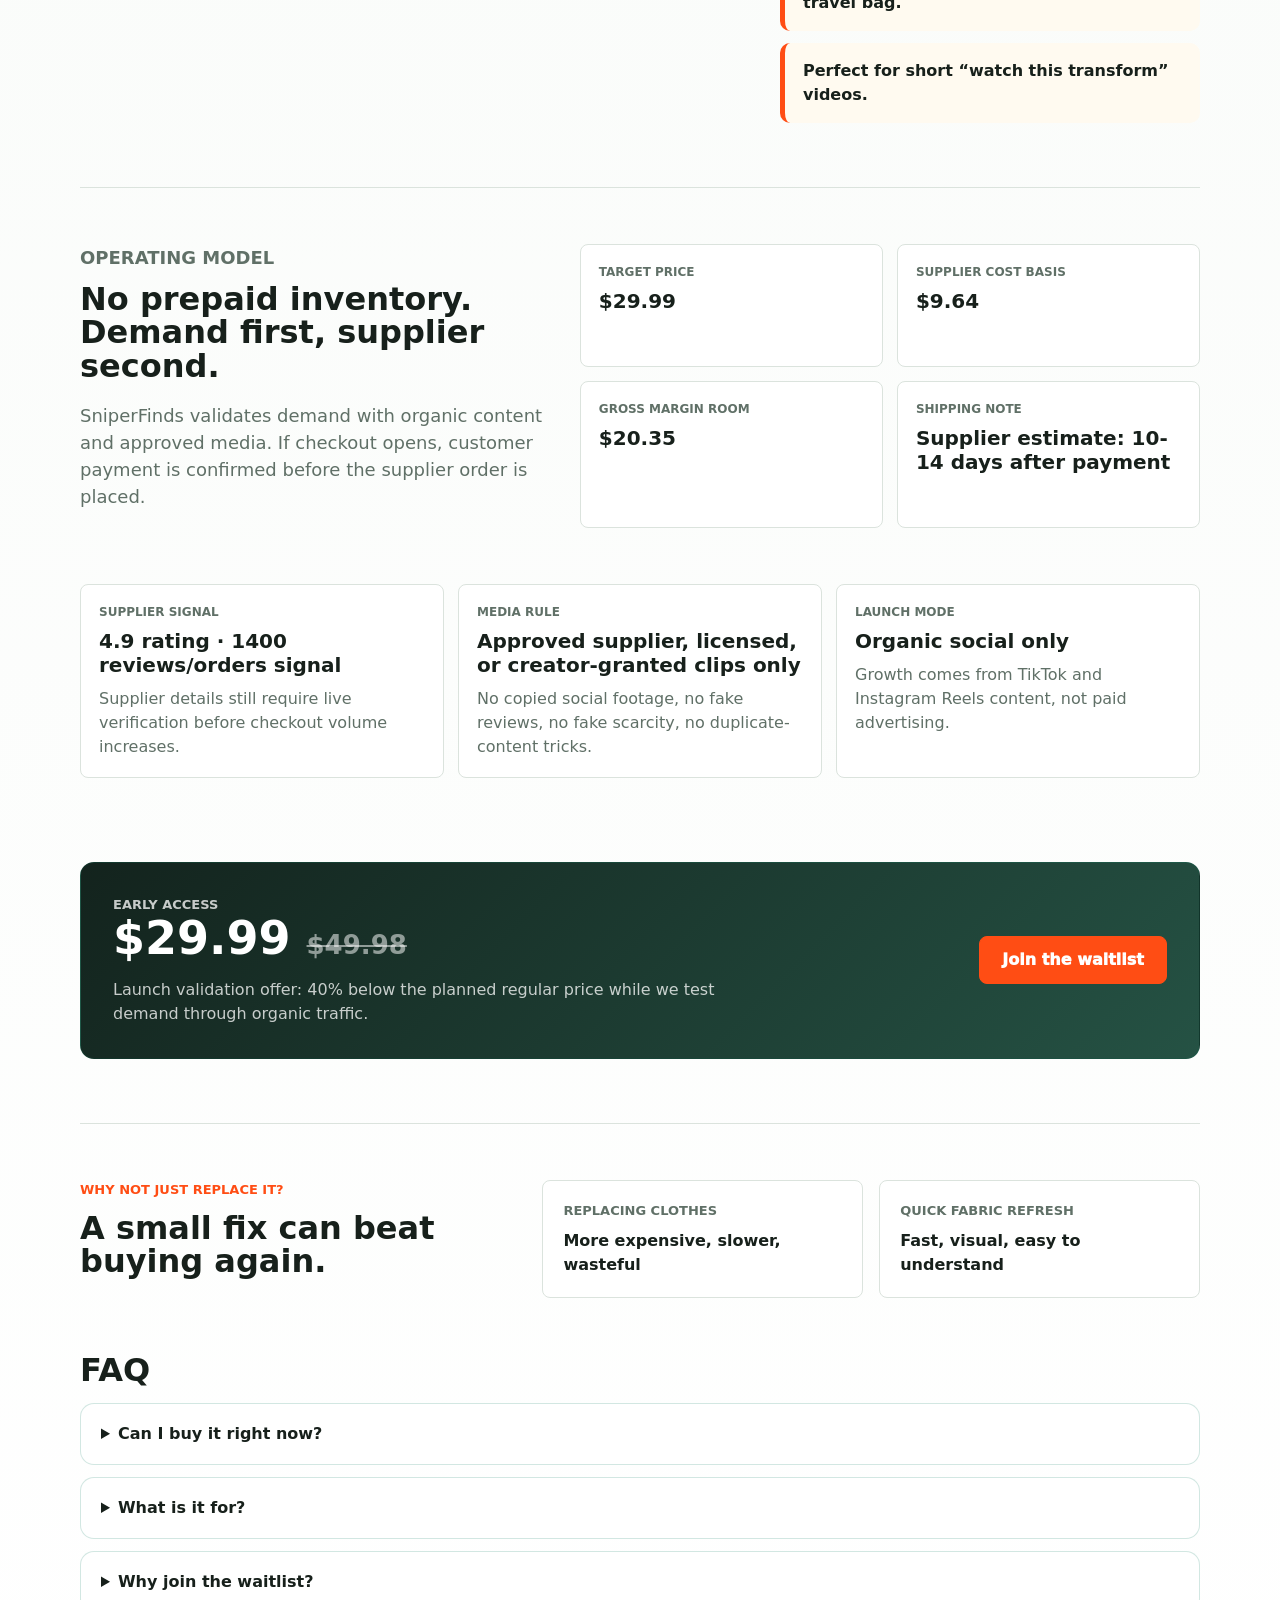
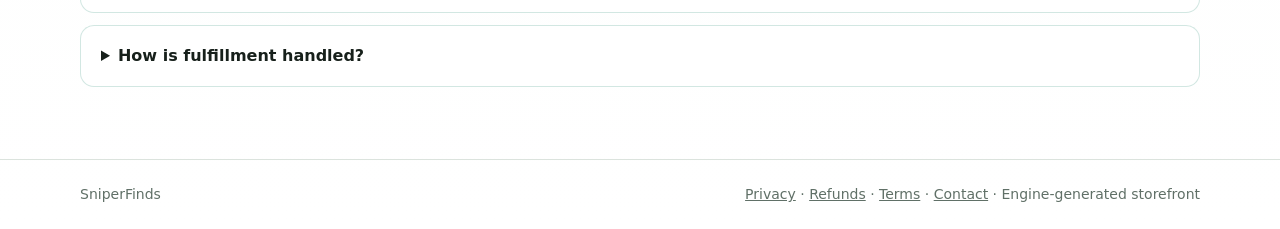
==== commit 69457075: "Update generated storefront" ====
--- a/index.html
+++ b/index.html
@@ -9,61 +9,88 @@
   <link rel="stylesheet" href="styles.css">
 </head>
 <body>
+  <div class="promo-bar">
+    <span>Launch validation offer</span>
+    <strong>40% off planned regular price</strong>
+    <span>Organic-only drop · no paid ads</span>
+  </div>
   <header class="topbar">
     <a class="brand" href="#top">SniperFinds</a>
     <nav aria-label="Primary">
-      <a href="#demo">Demo</a>
-      <a href="#why">Why it works</a>
+      <a href="#gallery">Gallery</a>
+      <a href="#why">Benefits</a>
       <a href="#trust">Trust</a>
       <a href="#offer">Offer</a>
-      <a href="#faq">FAQ</a>
     </nav>
   </header>
 
   <main id="top">
     <section class="hero">
       <div class="hero-copy">
-        <p class="eyebrow">SniperFinds organic validation pick</p>
+        <p class="eyebrow">Trending fabric rescue tool</p>
         <h1>USB Rechargeable Electric Lint Remover for Clothes</h1>
-        <p class="lead">Stop throwing away clothes that only need 20 seconds of fixing.</p>
+        <p class="lead">Make tired sweaters, sofas, and travel clothes look cleaner in seconds.</p>
         <div class="price-line">
           <span>$29.99</span>
-          <small>Early access · zero upfront inventory</small>
+          <small><s>$49.98</s> · launch offer -40%</small>
         </div>
         <div class="hero-actions">
           <a class="button primary" href="waitlist.html" data-track="hero_cta">Join the waitlist</a>
-          <a class="button secondary" href="#demo">See how it works</a>
+          <a class="button secondary" href="#gallery">View results</a>
         </div>
         <ul class="hero-bullets">
-          <li>Built around a visual before-and-after demo.</li>
-          <li>Designed for quick sweater, sofa, and travel-clothes touchups.</li>
-          <li>Customer payment comes before any supplier order.</li>
+          <li>Visible before-and-after result.</li>
+          <li>USB rechargeable and travel friendly.</li>
+          <li>Designed for sweaters, sleeves, sofas, and fabric touchups.</li>
         </ul>
         <div class="trust-strip" aria-label="Store policy summary">
-          <span>0$ ads</span>
-          <span>0$ prepaid stock</span>
-          <span>approved media only</span>
+          <span>4.9 supplier signal</span>
+          <span>2k+ order signal</span>
+          <span>Early access</span>
         </div>
       </div>
       <div class="hero-media" aria-label="Product demonstration visual">
         <img src="assets/ae-lint-remover-thieve-001-hero.png" alt="Electric fabric lint remover creating a before and after result on a sweater" loading="lazy">
+        <div class="discount-badge">
+          <span>Launch</span>
+          <strong>-40%</strong>
+        </div>
         <div class="media-note">I only cleaned half so you can see the difference.</div>
       </div>
       <p class="asset-note">Illustrative validation image. Replace with owned, supplier-approved, or self-recorded product media before increasing organic posting volume.</p>
     </section>
 
+    <section class="image-gallery" id="gallery" aria-label="Product gallery">
+        <figure>
+          <img src="assets/ae-lint-remover-thieve-001-hero.png" alt="Electric fabric lint remover creating a before and after result on a sweater" loading="lazy">
+          <figcaption>Before / After</figcaption>
+        </figure>
+        <figure>
+          <img src="assets/ae-lint-remover-thieve-001-gallery-1.png" alt="Electric lint remover cleaning lint from a dark sweater sleeve" loading="lazy">
+          <figcaption>In use</figcaption>
+        </figure>
+        <figure>
+          <img src="assets/ae-lint-remover-thieve-001-gallery-2.png" alt="Electric lint remover with USB cable and removable lint container" loading="lazy">
+          <figcaption>Product detail</figcaption>
+        </figure>
+        <figure>
+          <img src="assets/ae-lint-remover-thieve-001-gallery-3.png" alt="Illustrative lint remover before and after concept" loading="lazy">
+          <figcaption>Product detail</figcaption>
+        </figure>
+    </section>
+
     <section class="proof-band" id="demo">
       <div>
-        <span class="metric-label">Core problem</span>
-        <strong>old clothes looking worn out because of lint and fabric pills</strong>
-      </div>
-      <div>
-        <span class="metric-label">Demo promise</span>
+        <span class="metric-label">Problem</span>
+        <strong>Lint makes good clothes look old.</strong>
+      </div>
+      <div>
+        <span class="metric-label">Result</span>
         <strong>Show a sweater before, shave one half, then reveal the clean side next to the untouched side</strong>
       </div>
       <div>
-        <span class="metric-label">Test price</span>
-        <strong>$29.99</strong>
+        <span class="metric-label">Offer</span>
+        <strong>$29.99 today · planned $49.98</strong>
       </div>
     </section>
 
@@ -90,15 +117,15 @@
 
     <section class="content-grid" id="why">
       <div>
-        <p class="eyebrow">Why it can sell</p>
-        <h2>Visible before-and-after products are easier to explain.</h2>
-        <p>Portable fabric shaver that creates a strong before-and-after visual hook by removing fuzz and lint from sweaters, carpets, sofas, and travel clothes.</p>
+        <p class="eyebrow">Why customers care</p>
+        <h2>Save the outfit before replacing it.</h2>
+        <p>One simple tool, one obvious result, and a price low enough for impulse buying.</p>
       </div>
       <ul class="feature-list">
-        <li>Clear visual problem in the first 2 seconds.</li>
-        <li>Simple one-product demonstration.</li>
-        <li>Offer can be tested through organic social before checkout.</li>
-        <li>Works with UGC, creator demos, and short-form organic content.</li>
+        <li>Refresh sweaters before work, travel, or filming content.</li>
+        <li>Clean fabric pills from sleeves, sofa spots, blankets, and knits.</li>
+        <li>Small enough to keep in a drawer or travel bag.</li>
+        <li>Perfect for short “watch this transform” videos.</li>
       </ul>
     </section>
 
@@ -149,8 +176,8 @@
     <section class="offer" id="offer">
       <div>
         <p class="eyebrow">Early access</p>
-        <h2>$29.99</h2>
-        <p>Join first access and help validate demand before checkout opens. No fake countdowns, no fake buyers, no prepaid inventory.</p>
+        <h2>$29.99 <s>$49.98</s></h2>
+        <p>Launch validation offer: 40% below the planned regular price while we test demand through organic traffic.</p>
       </div>
       <a class="button primary" href="waitlist.html" data-track="offer_cta">Join the waitlist</a>
     </section>
--- a/styles.css
+++ b/styles.css
@@ -5,10 +5,12 @@
   --line: #dbe3dd;
   --paper: #f7faf7;
   --panel: #ffffff;
-  --accent: #08785f;
+  --accent: #ff4d14;
+  --green: #08785f;
   --accent-ink: #ffffff;
   --warm: #e6b84b;
   --soft: #eaf4ee;
+  --dark: #13231d;
 }
 
 * { box-sizing: border-box; }
@@ -16,12 +18,31 @@
 body {
   margin: 0;
   color: var(--ink);
-  background: var(--paper);
+  background:
+    radial-gradient(circle at top left, rgba(255, 77, 20, 0.12), transparent 32vw),
+    linear-gradient(180deg, #fff7ed 0, #f7faf7 38%, #ffffff 100%);
   font-family: Inter, ui-sans-serif, system-ui, -apple-system, BlinkMacSystemFont, "Segoe UI", sans-serif;
   line-height: 1.5;
 }
 
 a { color: inherit; }
+
+.promo-bar {
+  display: flex;
+  justify-content: center;
+  gap: 18px;
+  padding: 10px 16px;
+  background: var(--dark);
+  color: #fff;
+  font-size: 13px;
+  font-weight: 900;
+  text-transform: uppercase;
+  overflow: hidden;
+}
+
+.promo-bar strong {
+  color: #ffe266;
+}
 
 .topbar {
   position: sticky;
@@ -32,13 +53,14 @@
   justify-content: space-between;
   gap: 24px;
   padding: 16px max(20px, calc((100vw - 1120px) / 2));
-  background: rgba(247, 250, 247, 0.94);
+  background: rgba(255, 255, 255, 0.9);
   border-bottom: 1px solid var(--line);
   backdrop-filter: blur(12px);
 }
 
 .brand {
-  font-weight: 800;
+  font-weight: 950;
+  font-size: 20px;
   text-decoration: none;
 }
 
@@ -57,12 +79,12 @@
 }
 
 .hero {
-  min-height: calc(100vh - 72px);
-  display: grid;
-  grid-template-columns: minmax(0, 1fr) minmax(340px, 480px);
+  min-height: calc(100vh - 112px);
+  display: grid;
+  grid-template-columns: minmax(0, 0.88fr) minmax(430px, 1.12fr);
   align-items: center;
-  gap: 56px;
-  padding: 42px 0;
+  gap: 34px;
+  padding: 34px 0 22px;
 }
 
 .eyebrow {
@@ -75,14 +97,15 @@
 }
 
 h1, h2 { line-height: 1.05; letter-spacing: 0; }
-h1 { margin: 0; font-size: clamp(44px, 7vw, 82px); max-width: 820px; }
+h1 { margin: 0; font-size: clamp(40px, 6vw, 72px); max-width: 760px; }
 h2 { margin: 0 0 16px; font-size: 32px; }
 
 .lead {
   max-width: 650px;
   margin: 20px 0 0;
-  color: var(--muted);
-  font-size: 21px;
+  color: #314039;
+  font-size: 23px;
+  font-weight: 750;
 }
 
 .price-line {
@@ -93,12 +116,12 @@
 }
 
 .price-line span {
-  font-size: 34px;
+  font-size: 44px;
   font-weight: 900;
 }
 
 .price-line small {
-  color: var(--muted);
+  color: var(--accent);
   font-weight: 800;
 }
 
@@ -114,10 +137,10 @@
   align-items: center;
   justify-content: center;
   min-height: 48px;
-  padding: 0 20px;
-  border: 1px solid var(--line);
-  border-radius: 8px;
-  font-weight: 800;
+  padding: 0 22px;
+  border: 1px solid var(--line);
+  border-radius: 8px;
+  font-weight: 950;
   text-decoration: none;
 }
 
@@ -127,6 +150,7 @@
   color: var(--accent-ink);
 }
 
+.button.primary:hover { transform: translateY(-1px); }
 .button.secondary { background: var(--panel); }
 
 .hero-bullets {
@@ -134,13 +158,14 @@
   gap: 8px;
   margin: 22px 0 0;
   padding: 0;
-  color: var(--muted);
+  color: #314039;
   list-style: none;
+  font-weight: 750;
 }
 
 .hero-bullets li::before {
   content: "✓";
-  color: var(--accent);
+  color: var(--green);
   font-weight: 900;
   margin-right: 8px;
 }
@@ -157,7 +182,7 @@
   border: 1px solid var(--line);
   border-radius: 8px;
   background: var(--panel);
-  color: var(--muted);
+  color: #314039;
   font-size: 13px;
   font-weight: 900;
   text-transform: uppercase;
@@ -165,13 +190,14 @@
 
 .hero-media {
   position: relative;
-  min-height: 520px;
+  min-height: 620px;
   display: grid;
   place-items: center;
-  border: 1px solid var(--line);
-  background: linear-gradient(135deg, #ffffff, #e7f4ed);
-  border-radius: 8px;
+  border: 1px solid rgba(255, 77, 20, 0.22);
+  background: #fff;
+  border-radius: 18px;
   overflow: hidden;
+  box-shadow: 0 28px 90px rgba(30, 35, 31, 0.18);
 }
 
 .media-note {
@@ -186,6 +212,33 @@
   font-weight: 900;
 }
 
+.discount-badge {
+  position: absolute;
+  top: 18px;
+  right: 18px;
+  display: grid;
+  place-items: center;
+  width: 104px;
+  height: 104px;
+  border-radius: 50%;
+  background: #ff4d14;
+  color: #fff;
+  box-shadow: 0 18px 44px rgba(255, 77, 20, 0.38);
+  transform: rotate(8deg);
+}
+
+.discount-badge span {
+  font-size: 12px;
+  font-weight: 900;
+  text-transform: uppercase;
+}
+
+.discount-badge strong {
+  margin-top: -14px;
+  font-size: 34px;
+  line-height: 1;
+}
+
 .asset-note {
   grid-column: 2;
   margin: -42px 0 0;
@@ -199,6 +252,46 @@
   object-fit: cover;
 }
 
+.image-gallery {
+  display: grid;
+  grid-template-columns: 1.25fr 0.9fr 0.9fr;
+  gap: 14px;
+  padding: 12px 0 34px;
+}
+
+.image-gallery figure {
+  position: relative;
+  min-height: 260px;
+  margin: 0;
+  border-radius: 16px;
+  overflow: hidden;
+  background: #fff;
+  box-shadow: 0 14px 40px rgba(30, 35, 31, 0.11);
+}
+
+.image-gallery figure:first-child {
+  min-height: 360px;
+}
+
+.image-gallery img {
+  width: 100%;
+  height: 100%;
+  display: block;
+  object-fit: cover;
+}
+
+.image-gallery figcaption {
+  position: absolute;
+  left: 12px;
+  bottom: 12px;
+  padding: 8px 10px;
+  border-radius: 999px;
+  background: rgba(19, 35, 29, 0.82);
+  color: #fff;
+  font-size: 12px;
+  font-weight: 900;
+}
+
 .product-visual-fallback {
   width: min(360px, 78vw);
   aspect-ratio: 3 / 4;
@@ -230,7 +323,7 @@
   display: grid;
   grid-template-columns: repeat(3, 1fr);
   gap: 16px;
-  padding: 24px 0 56px;
+  padding: 20px 0 46px;
 }
 
 .how-it-works {
@@ -274,12 +367,15 @@
 .proof-band div,
 .offer,
 .faq details {
-  border: 1px solid var(--line);
-  background: var(--panel);
-  border-radius: 8px;
-}
-
-.proof-band div { padding: 18px; }
+  border: 1px solid rgba(8, 120, 95, 0.18);
+  background: var(--panel);
+  border-radius: 14px;
+}
+
+.proof-band div {
+  padding: 20px;
+  box-shadow: 0 10px 28px rgba(30, 35, 31, 0.06);
+}
 .metric-label { display: block; color: var(--muted); font-size: 13px; margin-bottom: 8px; }
 
 .content-grid {
@@ -301,9 +397,11 @@
 }
 
 .feature-list li {
-  padding: 14px 16px;
-  border-left: 4px solid var(--warm);
+  padding: 16px 18px;
+  border-left: 5px solid var(--accent);
+  border-radius: 10px;
   background: #fffaf0;
+  font-weight: 800;
 }
 
 .trust-panel {
@@ -369,12 +467,15 @@
   align-items: center;
   justify-content: space-between;
   gap: 24px;
-  padding: 28px;
+  padding: 32px;
   margin: 28px 0 64px;
-}
-
-.offer p { color: var(--muted); margin: 0; max-width: 640px; }
+  background: linear-gradient(135deg, #13231d, #255244);
+  color: #fff;
+}
+
+.offer p { color: rgba(255,255,255,0.76); margin: 0; max-width: 640px; }
 .offer h2 { font-size: 46px; }
+.offer s { color: rgba(255,255,255,0.52); font-size: 26px; }
 
 .comparison {
   display: grid;
@@ -510,13 +611,17 @@
 
 @media (max-width: 860px) {
   .topbar { align-items: flex-start; }
+  .promo-bar { justify-content: flex-start; overflow-x: auto; }
   nav { display: none; }
   .hero { grid-template-columns: 1fr; gap: 28px; min-height: auto; }
   h1 { font-size: 42px; }
   .lead { font-size: 18px; }
   .hero-media { min-height: 380px; }
+  .discount-badge { width: 82px; height: 82px; }
+  .discount-badge strong { font-size: 27px; }
   .asset-note { grid-column: auto; margin: -18px 0 0; }
   .proof-band,
+  .image-gallery,
   .content-grid,
   .trust-panel,
   .unit-economics,
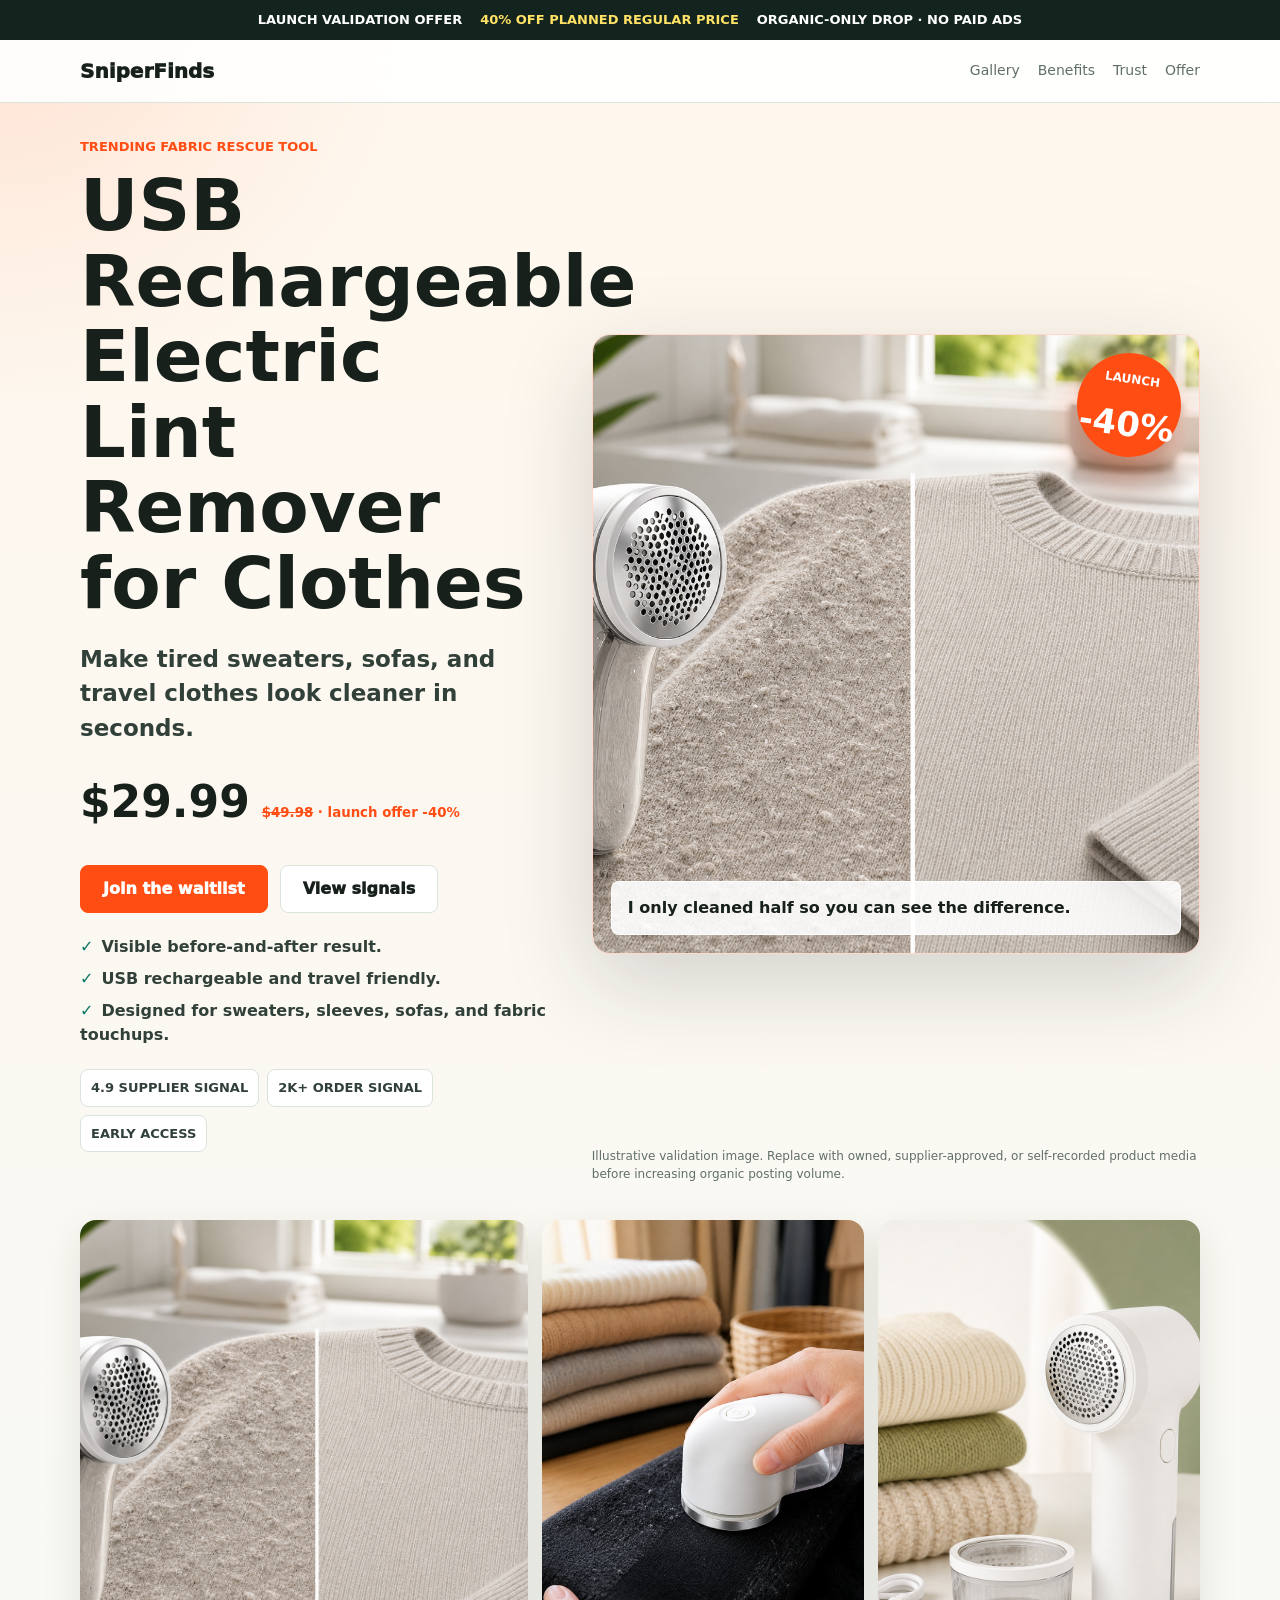
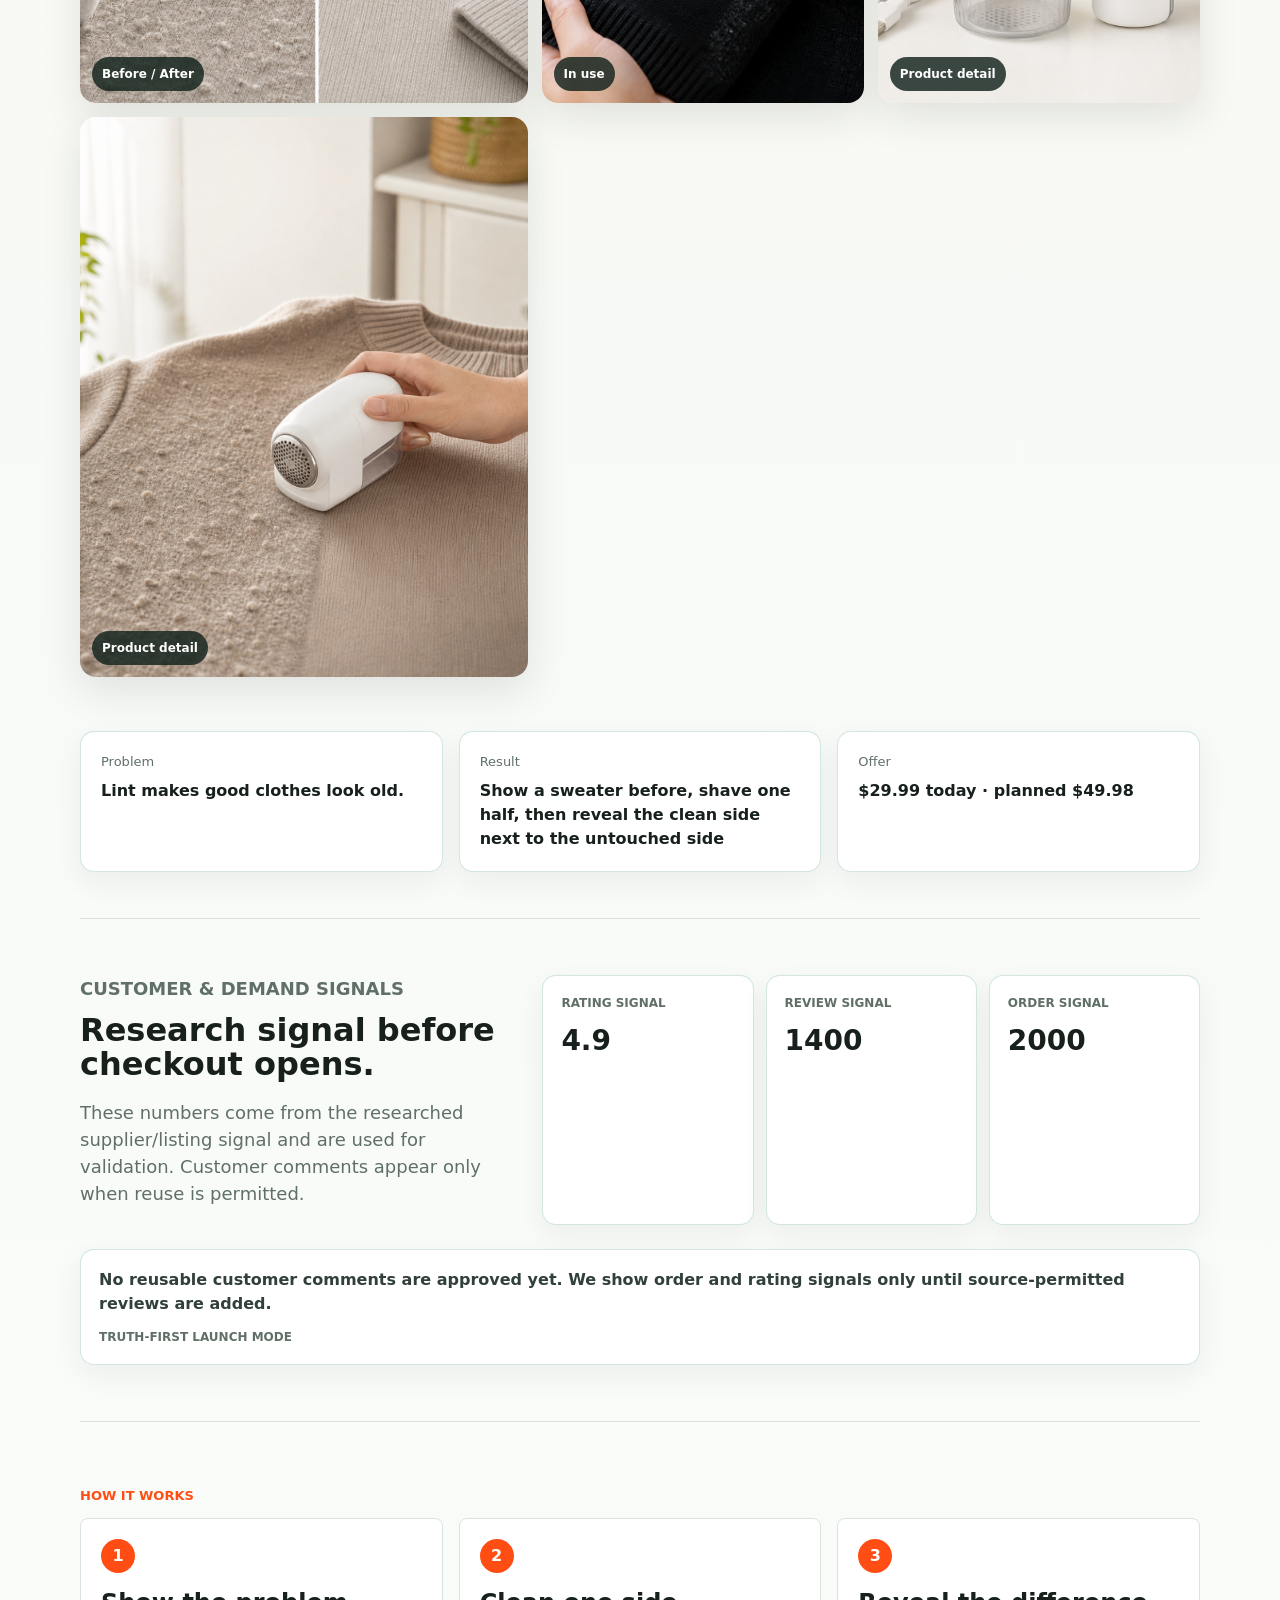
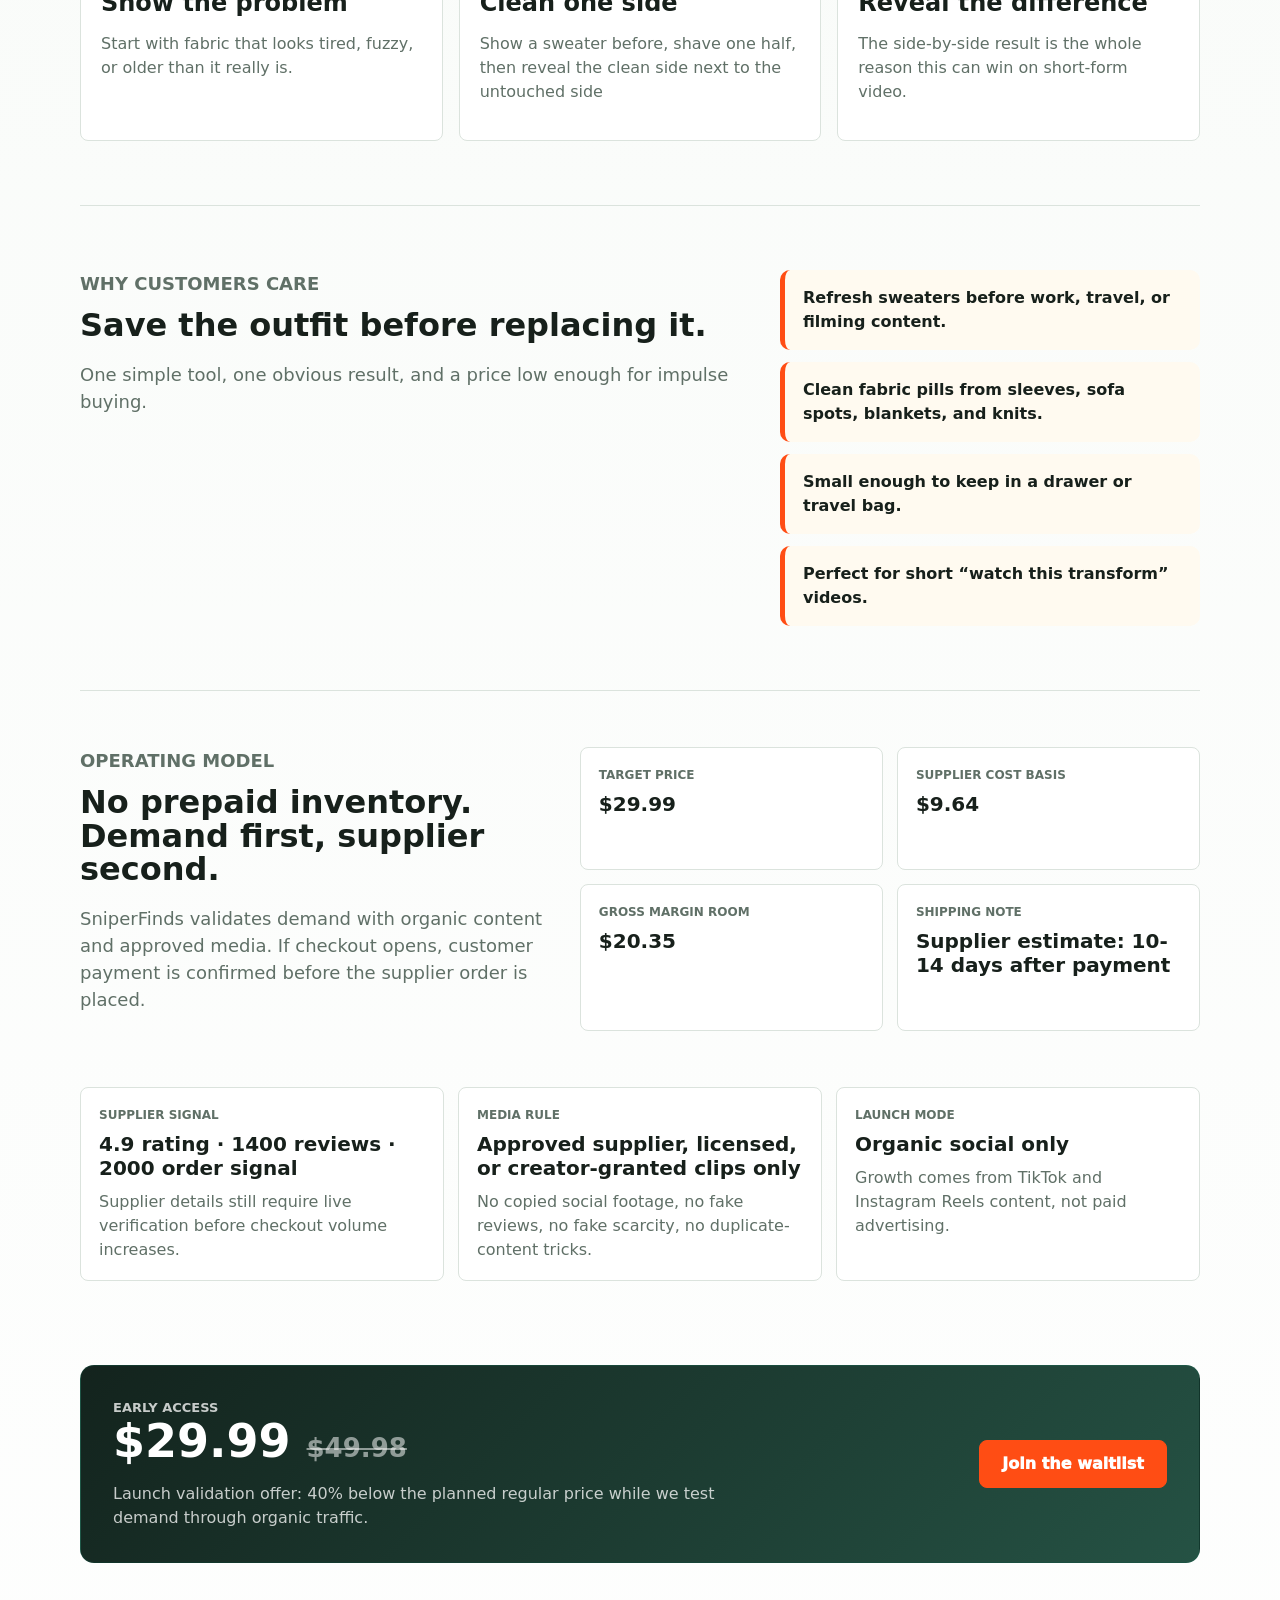
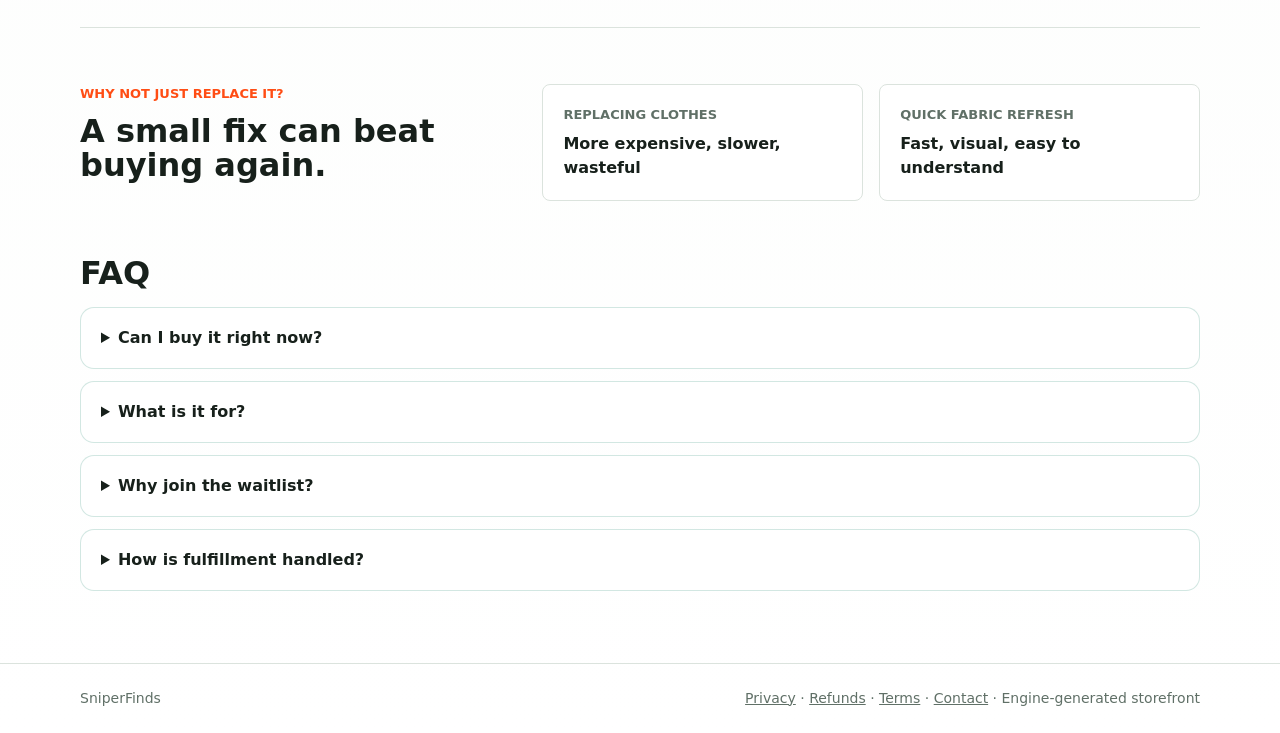
==== commit 5982f184: "Update generated storefront" ====
--- a/index.html
+++ b/index.html
@@ -36,7 +36,7 @@
         </div>
         <div class="hero-actions">
           <a class="button primary" href="waitlist.html" data-track="hero_cta">Join the waitlist</a>
-          <a class="button secondary" href="#gallery">View results</a>
+          <a class="button secondary" href="#signals">View signals</a>
         </div>
         <ul class="hero-bullets">
           <li>Visible before-and-after result.</li>
@@ -94,6 +94,34 @@
       </div>
     </section>
 
+    <section class="signal-panel" id="signals">
+      <div>
+        <p class="eyebrow">Customer & demand signals</p>
+        <h2>Research signal before checkout opens.</h2>
+        <p>These numbers come from the researched supplier/listing signal and are used for validation. Customer comments appear only when reuse is permitted.</p>
+      </div>
+      <div class="signal-stats">
+        <div>
+          <span>Rating signal</span>
+          <strong>4.9</strong>
+        </div>
+        <div>
+          <span>Review signal</span>
+          <strong>1400</strong>
+        </div>
+        <div>
+          <span>Order signal</span>
+          <strong>2000</strong>
+        </div>
+      </div>
+      <div class="review-strip">
+        <article class="empty-review">
+          <p>No reusable customer comments are approved yet. We show order and rating signals only until source-permitted reviews are added.</p>
+          <span>Truth-first launch mode</span>
+        </article>
+      </div>
+    </section>
+
     <section class="how-it-works">
       <p class="eyebrow">How it works</p>
       <div class="steps">
@@ -158,7 +186,7 @@
     <section class="quality-grid">
       <div>
         <span>Supplier signal</span>
-        <strong>4.9 rating · 1400 reviews/orders signal</strong>
+        <strong>4.9 rating · 1400 reviews · 2000 order signal</strong>
         <p>Supplier details still require live verification before checkout volume increases.</p>
       </div>
       <div>
--- a/styles.css
+++ b/styles.css
@@ -378,6 +378,67 @@
 }
 .metric-label { display: block; color: var(--muted); font-size: 13px; margin-bottom: 8px; }
 
+.signal-panel {
+  display: grid;
+  grid-template-columns: minmax(0, 0.8fr) minmax(360px, 1.2fr);
+  gap: 24px;
+  padding: 56px 0;
+  border-top: 1px solid var(--line);
+}
+
+.signal-panel p {
+  color: var(--muted);
+  font-size: 18px;
+}
+
+.signal-stats {
+  display: grid;
+  grid-template-columns: repeat(3, 1fr);
+  gap: 12px;
+}
+
+.signal-stats div,
+.review-strip article {
+  padding: 18px;
+  border: 1px solid rgba(8, 120, 95, 0.18);
+  border-radius: 14px;
+  background: #fff;
+  box-shadow: 0 10px 28px rgba(30, 35, 31, 0.06);
+}
+
+.signal-stats span,
+.review-strip span {
+  display: block;
+  color: var(--muted);
+  font-size: 12px;
+  font-weight: 900;
+  text-transform: uppercase;
+}
+
+.signal-stats strong {
+  display: block;
+  margin-top: 8px;
+  font-size: 28px;
+}
+
+.review-strip {
+  grid-column: 1 / -1;
+  display: grid;
+  grid-template-columns: repeat(3, 1fr);
+  gap: 12px;
+}
+
+.review-strip p {
+  margin: 0 0 12px;
+  color: #314039;
+  font-size: 16px;
+  font-weight: 750;
+}
+
+.review-strip .empty-review {
+  grid-column: 1 / -1;
+}
+
 .content-grid {
   display: grid;
   grid-template-columns: 1fr 420px;
@@ -526,6 +587,13 @@
   align-items: center;
   gap: 48px;
   padding: 56px 0;
+}
+
+.status-page {
+  min-height: calc(100vh - 112px);
+  display: grid;
+  align-content: center;
+  padding: 72px 0;
 }
 
 .waitlist-proof {
@@ -622,6 +690,9 @@
   .asset-note { grid-column: auto; margin: -18px 0 0; }
   .proof-band,
   .image-gallery,
+  .signal-panel,
+  .signal-stats,
+  .review-strip,
   .content-grid,
   .trust-panel,
   .unit-economics,
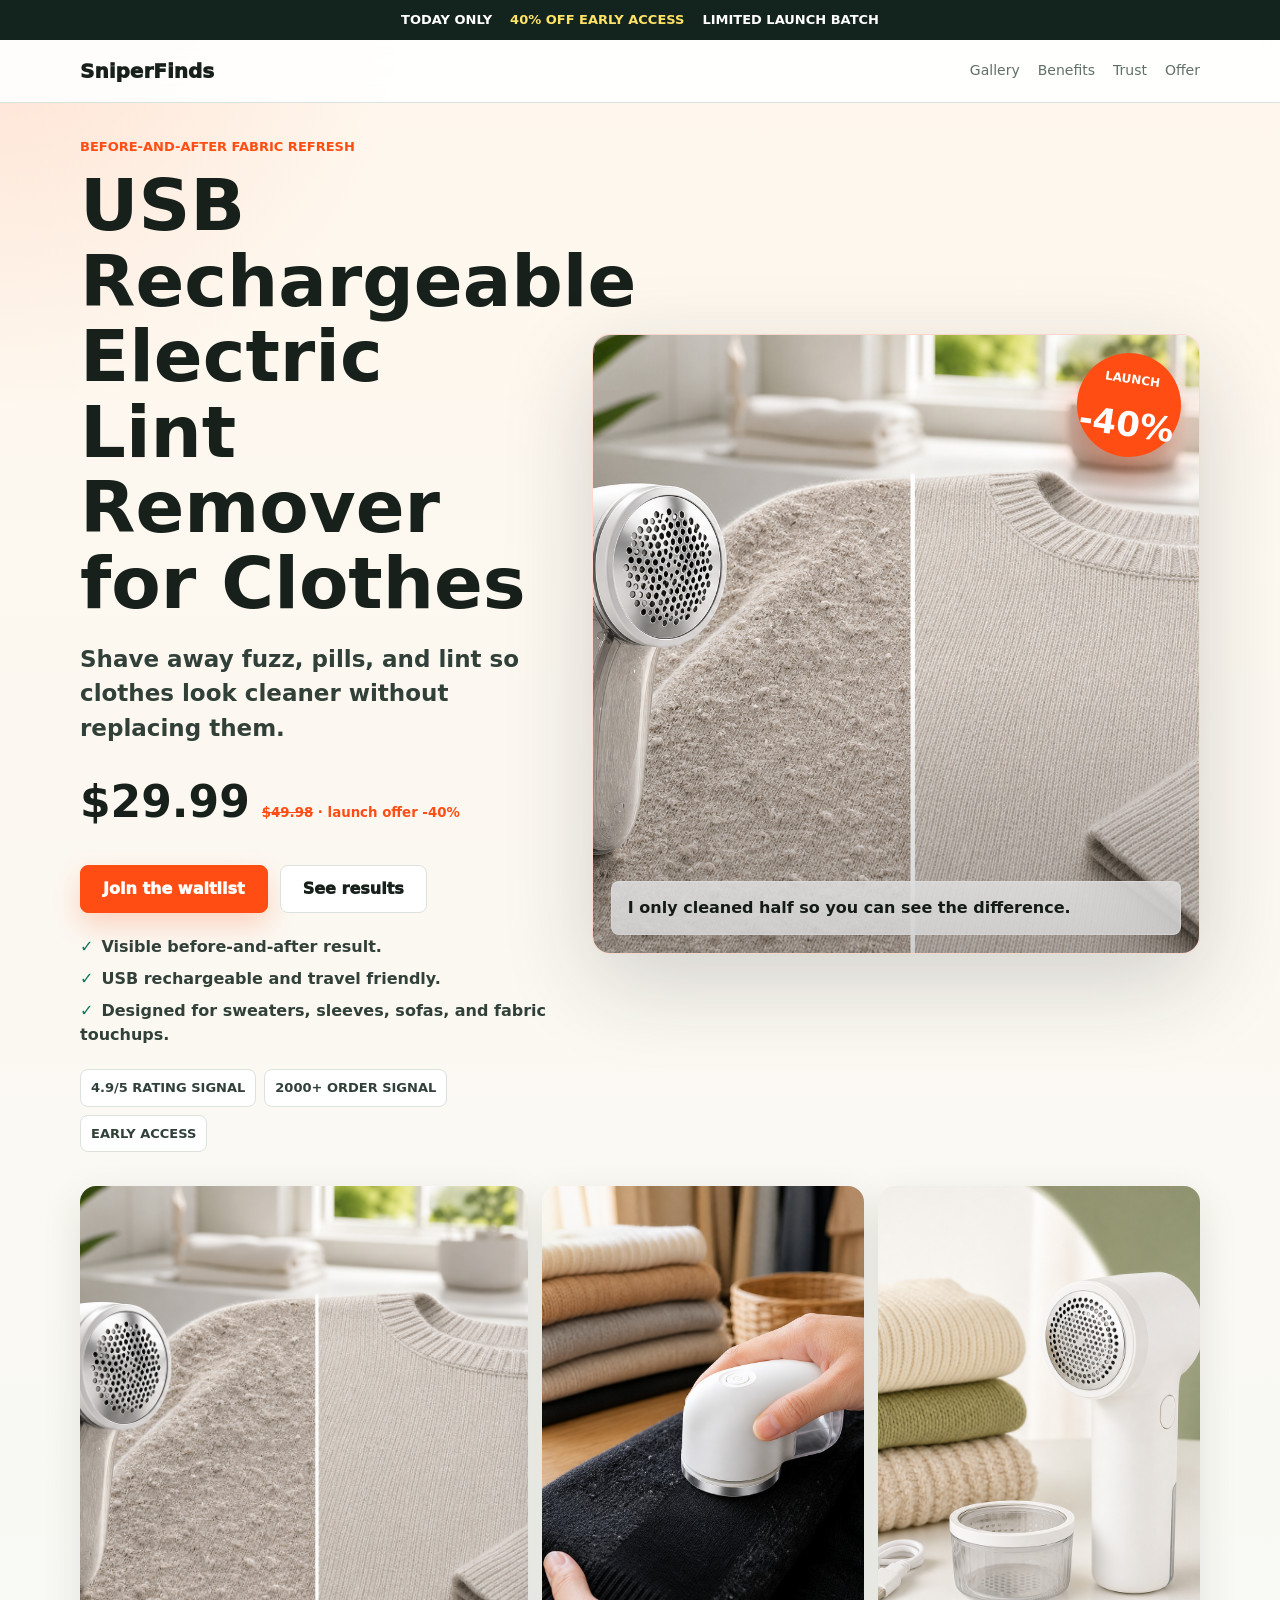
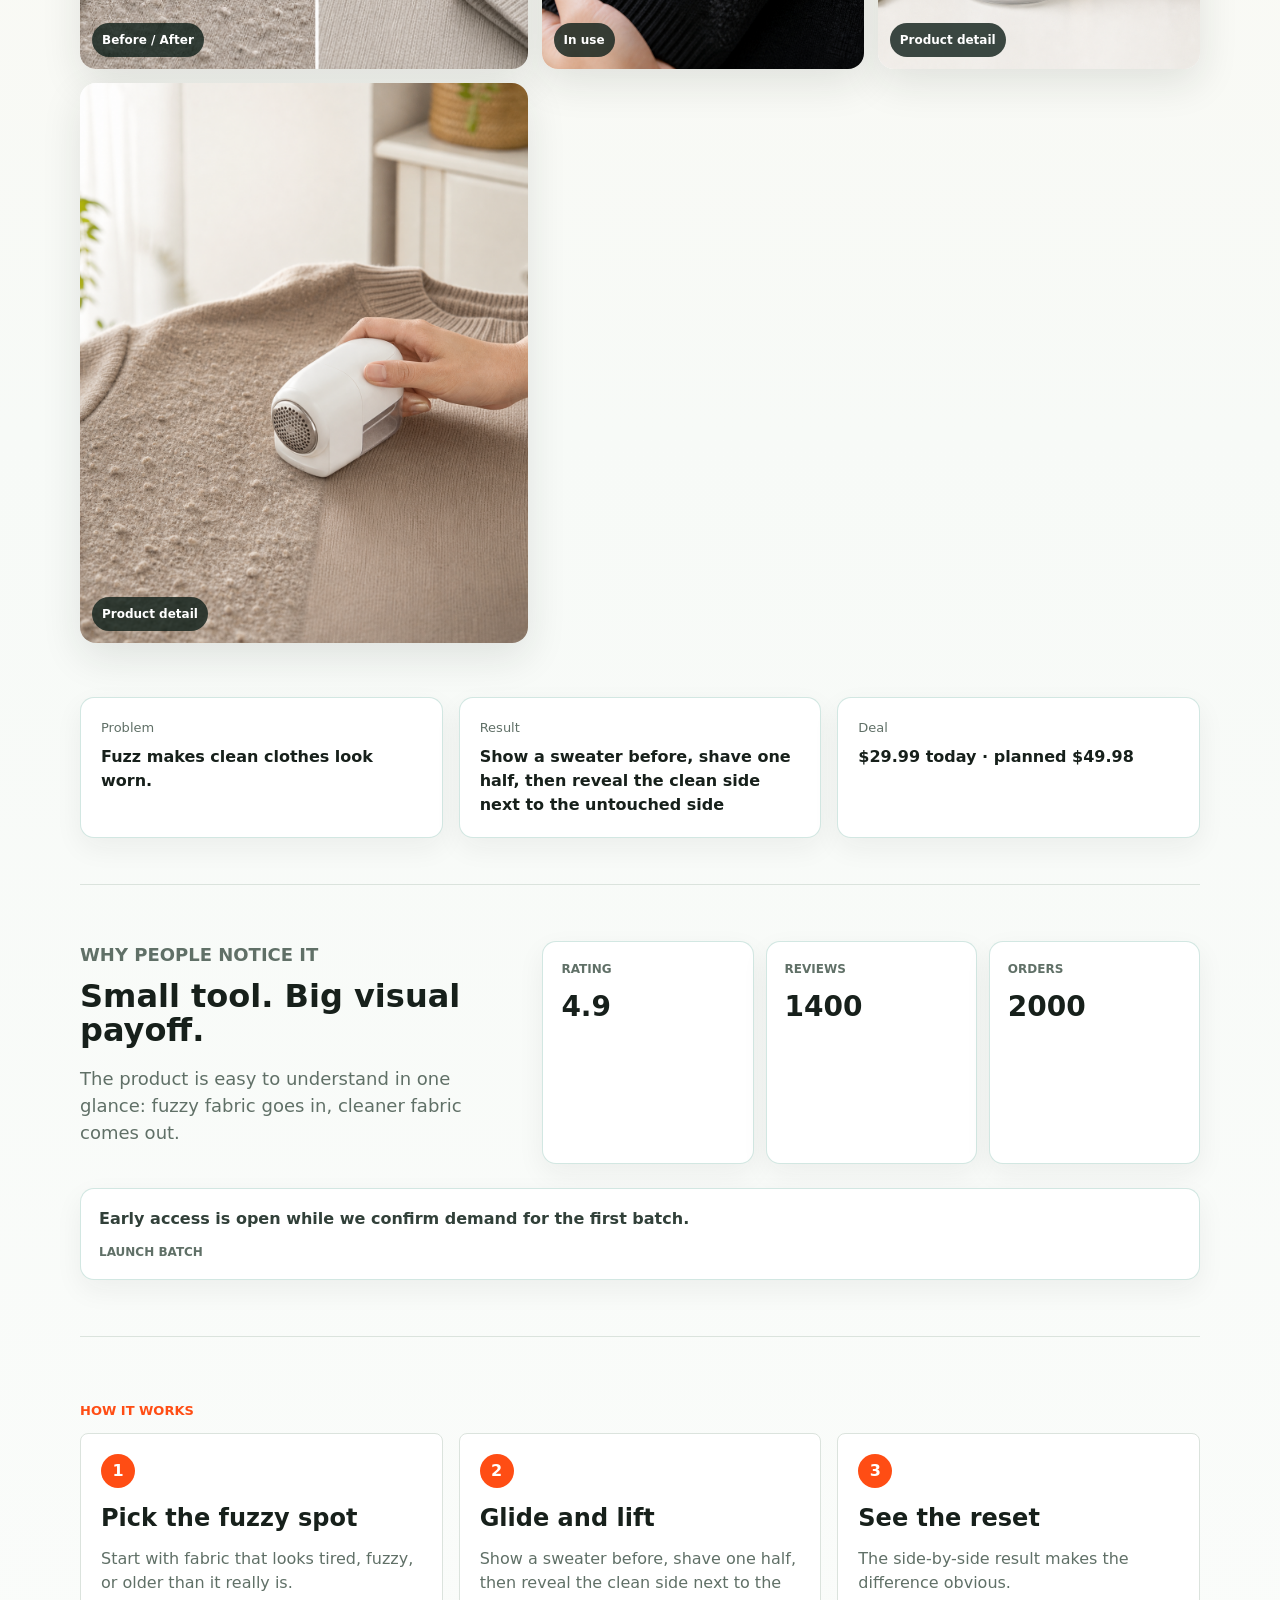
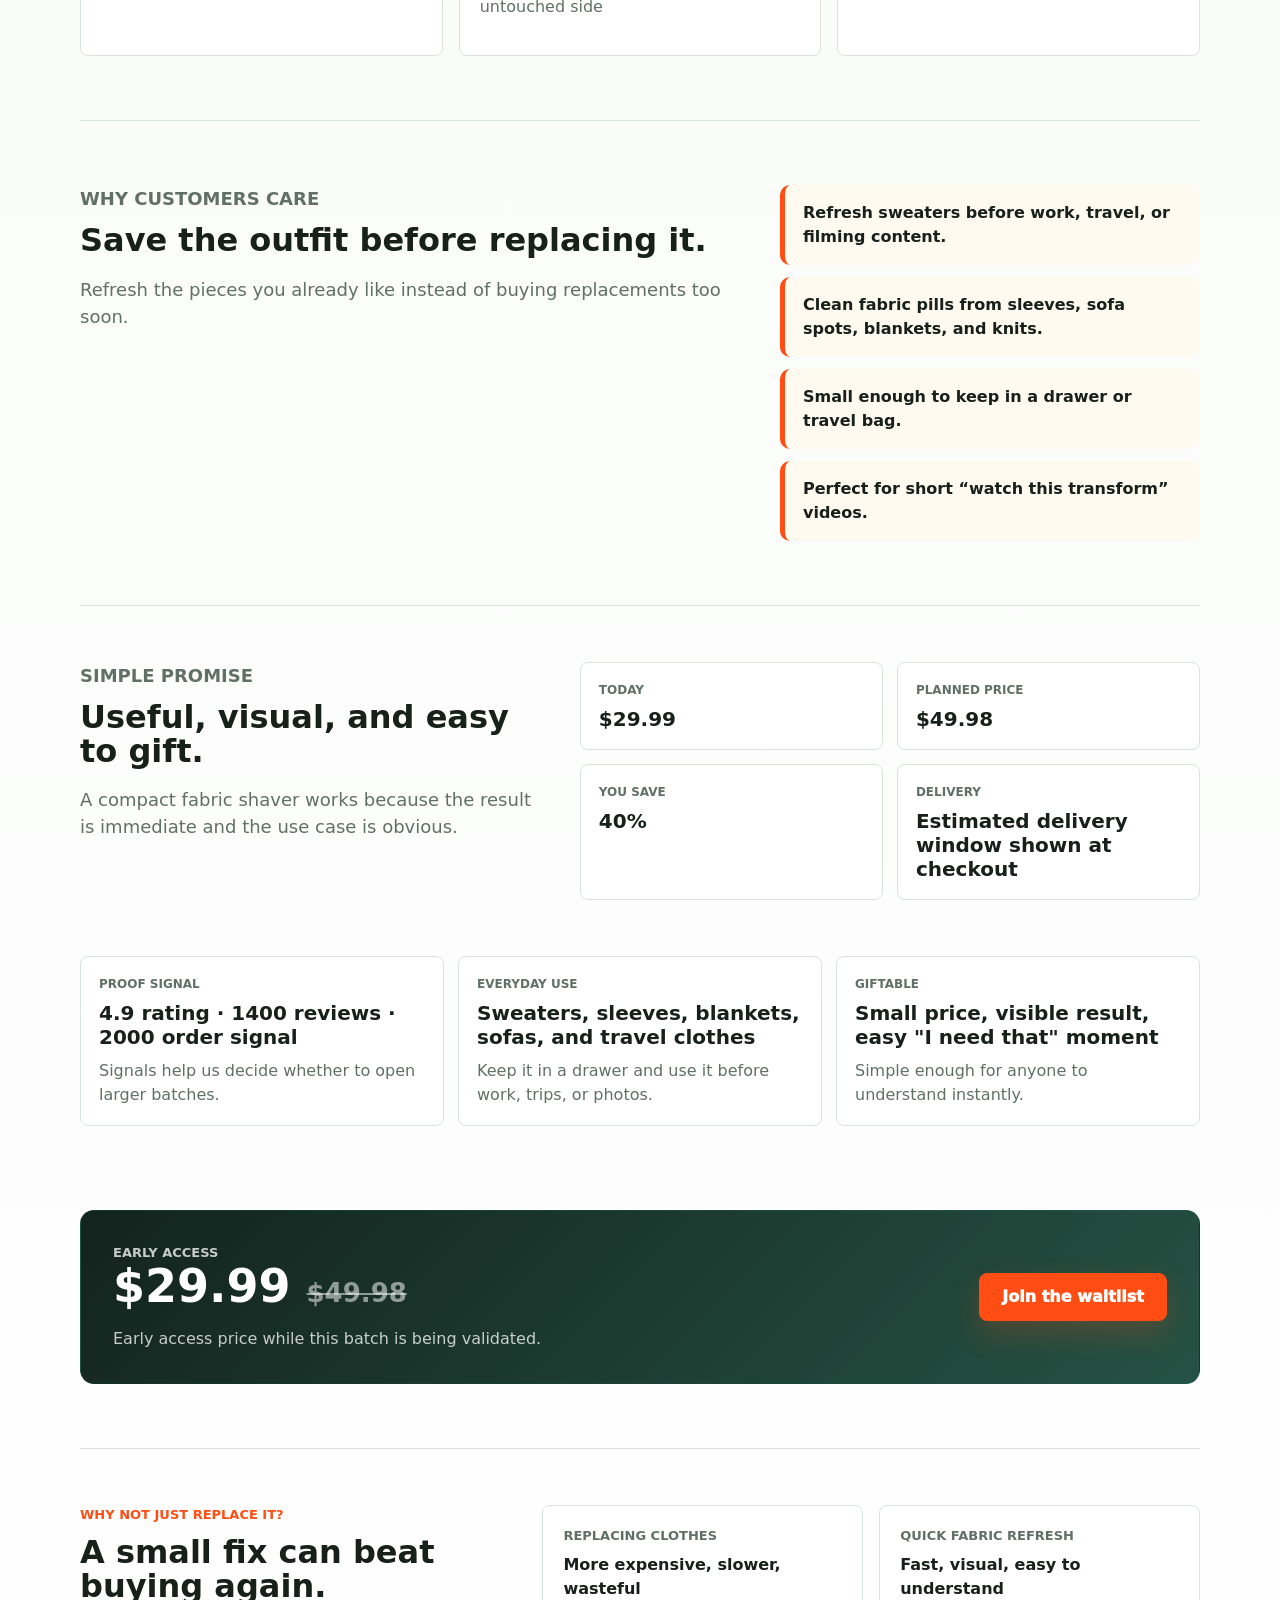
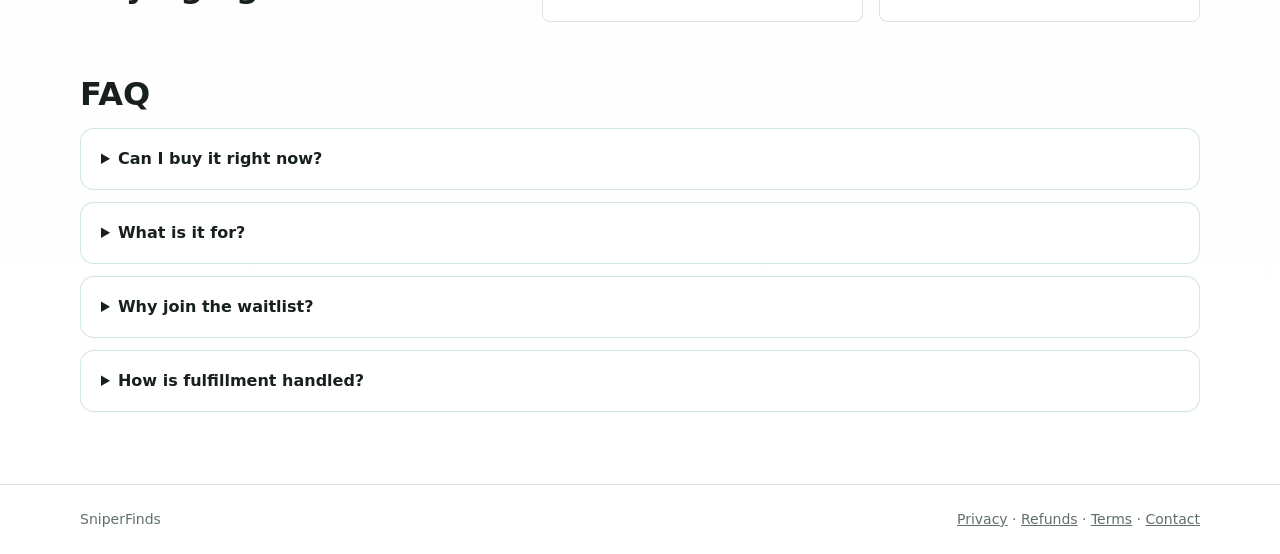
==== commit 0b6b11ad: "Update generated storefront" ====
--- a/index.html
+++ b/index.html
@@ -10,9 +10,9 @@
 </head>
 <body>
   <div class="promo-bar">
-    <span>Launch validation offer</span>
-    <strong>40% off planned regular price</strong>
-    <span>Organic-only drop · no paid ads</span>
+    <span>Today only</span>
+    <strong>40% off early access</strong>
+    <span>Limited launch batch</span>
   </div>
   <header class="topbar">
     <a class="brand" href="#top">SniperFinds</a>
@@ -27,16 +27,16 @@
   <main id="top">
     <section class="hero">
       <div class="hero-copy">
-        <p class="eyebrow">Trending fabric rescue tool</p>
+        <p class="eyebrow">Before-and-after fabric refresh</p>
         <h1>USB Rechargeable Electric Lint Remover for Clothes</h1>
-        <p class="lead">Make tired sweaters, sofas, and travel clothes look cleaner in seconds.</p>
+        <p class="lead">Shave away fuzz, pills, and lint so clothes look cleaner without replacing them.</p>
         <div class="price-line">
           <span>$29.99</span>
           <small><s>$49.98</s> · launch offer -40%</small>
         </div>
         <div class="hero-actions">
           <a class="button primary" href="waitlist.html" data-track="hero_cta">Join the waitlist</a>
-          <a class="button secondary" href="#signals">View signals</a>
+          <a class="button secondary" href="#gallery">See results</a>
         </div>
         <ul class="hero-bullets">
           <li>Visible before-and-after result.</li>
@@ -44,8 +44,8 @@
           <li>Designed for sweaters, sleeves, sofas, and fabric touchups.</li>
         </ul>
         <div class="trust-strip" aria-label="Store policy summary">
-          <span>4.9 supplier signal</span>
-          <span>2k+ order signal</span>
+          <span>4.9/5 rating signal</span>
+          <span>2000+ order signal</span>
           <span>Early access</span>
         </div>
       </div>
@@ -57,7 +57,7 @@
         </div>
         <div class="media-note">I only cleaned half so you can see the difference.</div>
       </div>
-      <p class="asset-note">Illustrative validation image. Replace with owned, supplier-approved, or self-recorded product media before increasing organic posting volume.</p>
+      
     </section>
 
     <section class="image-gallery" id="gallery" aria-label="Product gallery">
@@ -82,42 +82,42 @@
     <section class="proof-band" id="demo">
       <div>
         <span class="metric-label">Problem</span>
-        <strong>Lint makes good clothes look old.</strong>
+        <strong>Fuzz makes clean clothes look worn.</strong>
       </div>
       <div>
         <span class="metric-label">Result</span>
         <strong>Show a sweater before, shave one half, then reveal the clean side next to the untouched side</strong>
       </div>
       <div>
-        <span class="metric-label">Offer</span>
+        <span class="metric-label">Deal</span>
         <strong>$29.99 today · planned $49.98</strong>
       </div>
     </section>
 
     <section class="signal-panel" id="signals">
       <div>
-        <p class="eyebrow">Customer & demand signals</p>
-        <h2>Research signal before checkout opens.</h2>
-        <p>These numbers come from the researched supplier/listing signal and are used for validation. Customer comments appear only when reuse is permitted.</p>
+        <p class="eyebrow">Why people notice it</p>
+        <h2>Small tool. Big visual payoff.</h2>
+        <p>The product is easy to understand in one glance: fuzzy fabric goes in, cleaner fabric comes out.</p>
       </div>
       <div class="signal-stats">
         <div>
-          <span>Rating signal</span>
+          <span>Rating</span>
           <strong>4.9</strong>
         </div>
         <div>
-          <span>Review signal</span>
+          <span>Reviews</span>
           <strong>1400</strong>
         </div>
         <div>
-          <span>Order signal</span>
+          <span>Orders</span>
           <strong>2000</strong>
         </div>
       </div>
       <div class="review-strip">
         <article class="empty-review">
-          <p>No reusable customer comments are approved yet. We show order and rating signals only until source-permitted reviews are added.</p>
-          <span>Truth-first launch mode</span>
+          <p>Early access is open while we confirm demand for the first batch.</p>
+          <span>Launch batch</span>
         </article>
       </div>
     </section>
@@ -127,18 +127,18 @@
       <div class="steps">
         <div>
           <span>1</span>
-          <h2>Show the problem</h2>
+          <h2>Pick the fuzzy spot</h2>
           <p>Start with fabric that looks tired, fuzzy, or older than it really is.</p>
         </div>
         <div>
           <span>2</span>
-          <h2>Clean one side</h2>
+          <h2>Glide and lift</h2>
           <p>Show a sweater before, shave one half, then reveal the clean side next to the untouched side</p>
         </div>
         <div>
           <span>3</span>
-          <h2>Reveal the difference</h2>
-          <p>The side-by-side result is the whole reason this can win on short-form video.</p>
+          <h2>See the reset</h2>
+          <p>The side-by-side result makes the difference obvious.</p>
         </div>
       </div>
     </section>
@@ -147,7 +147,7 @@
       <div>
         <p class="eyebrow">Why customers care</p>
         <h2>Save the outfit before replacing it.</h2>
-        <p>One simple tool, one obvious result, and a price low enough for impulse buying.</p>
+        <p>Refresh the pieces you already like instead of buying replacements too soon.</p>
       </div>
       <ul class="feature-list">
         <li>Refresh sweaters before work, travel, or filming content.</li>
@@ -159,45 +159,45 @@
 
     <section class="trust-panel" id="trust">
       <div>
-        <p class="eyebrow">Operating model</p>
-        <h2>No prepaid inventory. Demand first, supplier second.</h2>
-        <p>SniperFinds validates demand with organic content and approved media. If checkout opens, customer payment is confirmed before the supplier order is placed.</p>
+        <p class="eyebrow">Simple promise</p>
+        <h2>Useful, visual, and easy to gift.</h2>
+        <p>A compact fabric shaver works because the result is immediate and the use case is obvious.</p>
       </div>
       <div class="unit-economics">
         <div>
-          <span>Target price</span>
+          <span>Today</span>
           <strong>$29.99</strong>
         </div>
         <div>
-          <span>Supplier cost basis</span>
-          <strong>$9.64</strong>
-        </div>
-        <div>
-          <span>Gross margin room</span>
-          <strong>$20.35</strong>
-        </div>
-        <div>
-          <span>Shipping note</span>
-          <strong>Supplier estimate: 10-14 days after payment</strong>
+          <span>Planned price</span>
+          <strong>$49.98</strong>
+        </div>
+        <div>
+          <span>You save</span>
+          <strong>40%</strong>
+        </div>
+        <div>
+          <span>Delivery</span>
+          <strong>Estimated delivery window shown at checkout</strong>
         </div>
       </div>
     </section>
 
     <section class="quality-grid">
       <div>
-        <span>Supplier signal</span>
+        <span>Proof signal</span>
         <strong>4.9 rating · 1400 reviews · 2000 order signal</strong>
-        <p>Supplier details still require live verification before checkout volume increases.</p>
-      </div>
-      <div>
-        <span>Media rule</span>
-        <strong>Approved supplier, licensed, or creator-granted clips only</strong>
-        <p>No copied social footage, no fake reviews, no fake scarcity, no duplicate-content tricks.</p>
-      </div>
-      <div>
-        <span>Launch mode</span>
-        <strong>Organic social only</strong>
-        <p>Growth comes from TikTok and Instagram Reels content, not paid advertising.</p>
+        <p>Signals help us decide whether to open larger batches.</p>
+      </div>
+      <div>
+        <span>Everyday use</span>
+        <strong>Sweaters, sleeves, blankets, sofas, and travel clothes</strong>
+        <p>Keep it in a drawer and use it before work, trips, or photos.</p>
+      </div>
+      <div>
+        <span>Giftable</span>
+        <strong>Small price, visible result, easy "I need that" moment</strong>
+        <p>Simple enough for anyone to understand instantly.</p>
       </div>
     </section>
 
@@ -205,7 +205,7 @@
       <div>
         <p class="eyebrow">Early access</p>
         <h2>$29.99 <s>$49.98</s></h2>
-        <p>Launch validation offer: 40% below the planned regular price while we test demand through organic traffic.</p>
+        <p>Early access price while this batch is being validated.</p>
       </div>
       <a class="button primary" href="waitlist.html" data-track="offer_cta">Join the waitlist</a>
     </section>
@@ -239,11 +239,11 @@
       </details>
       <details>
         <summary>Why join the waitlist?</summary>
-        <p>Waitlist demand helps us decide whether to open checkout, improve the offer, or move to the next product.</p>
+        <p>You get first notice when checkout opens for this offer.</p>
       </details>
       <details>
         <summary>How is fulfillment handled?</summary>
-        <p>If checkout opens, confirmed customer payment comes first. Then the supplier order is placed and the margin is tracked by the backend pipeline.</p>
+        <p>When checkout opens, delivery details and timing are shown before payment.</p>
       </details>
     </section>
   </main>
@@ -255,7 +255,7 @@
 
   <footer>
     <span>SniperFinds</span>
-    <span><a href="privacy.html">Privacy</a> · <a href="refund.html">Refunds</a> · <a href="terms.html">Terms</a> · <a href="contact.html">Contact</a> · Engine-generated storefront</span>
+    <span><a href="privacy.html">Privacy</a> · <a href="refund.html">Refunds</a> · <a href="terms.html">Terms</a> · <a href="contact.html">Contact</a></span>
   </footer>
 
   <script src="tracking.js"></script>
--- a/styles.css
+++ b/styles.css
@@ -142,15 +142,17 @@
   border-radius: 8px;
   font-weight: 950;
   text-decoration: none;
+  transition: transform 160ms ease, box-shadow 160ms ease, background 160ms ease;
 }
 
 .button.primary {
   border-color: var(--accent);
   background: var(--accent);
   color: var(--accent-ink);
-}
-
-.button.primary:hover { transform: translateY(-1px); }
+  box-shadow: 0 12px 28px rgba(255, 77, 20, 0.22);
+}
+
+.button.primary:hover { transform: translateY(-2px); box-shadow: 0 16px 36px rgba(255, 77, 20, 0.3); }
 .button.secondary { background: var(--panel); }
 
 .hero-bullets {
@@ -198,6 +200,14 @@
   border-radius: 18px;
   overflow: hidden;
   box-shadow: 0 28px 90px rgba(30, 35, 31, 0.18);
+}
+
+.hero-media::after {
+  content: "";
+  position: absolute;
+  inset: 0;
+  pointer-events: none;
+  background: linear-gradient(180deg, transparent 55%, rgba(0,0,0,0.18));
 }
 
 .media-note {
@@ -267,6 +277,12 @@
   overflow: hidden;
   background: #fff;
   box-shadow: 0 14px 40px rgba(30, 35, 31, 0.11);
+  transition: transform 180ms ease, box-shadow 180ms ease;
+}
+
+.image-gallery figure:hover {
+  transform: translateY(-3px);
+  box-shadow: 0 18px 48px rgba(30, 35, 31, 0.16);
 }
 
 .image-gallery figure:first-child {
@@ -666,7 +682,7 @@
   width: min(520px, calc(100vw - 24px));
   padding: 10px;
   border: 1px solid var(--line);
-  border-radius: 8px;
+  border-radius: 10px;
   background: rgba(255,255,255,0.94);
   box-shadow: 0 18px 50px rgba(23, 32, 27, 0.16);
   transform: translateX(-50%);
@@ -675,6 +691,128 @@
 .sticky-cta span {
   padding-left: 8px;
   font-weight: 900;
+  font-size: 18px;
+}
+
+.board-hero {
+  padding: 56px 0 28px;
+}
+
+.board-summary {
+  display: grid;
+  grid-template-columns: 0.8fr 1.6fr 0.8fr;
+  gap: 12px;
+  margin-top: 28px;
+}
+
+.board-summary div,
+.trend-card {
+  border: 1px solid rgba(8, 120, 95, 0.18);
+  border-radius: 14px;
+  background: #fff;
+  box-shadow: 0 16px 44px rgba(30, 35, 31, 0.08);
+}
+
+.board-summary div {
+  padding: 18px;
+}
+
+.board-summary span,
+.trend-stats span,
+.trend-verdict span {
+  display: block;
+  color: var(--muted);
+  font-size: 12px;
+  font-weight: 900;
+  text-transform: uppercase;
+}
+
+.board-summary strong {
+  display: block;
+  margin-top: 8px;
+  font-size: 24px;
+}
+
+.trend-board {
+  display: grid;
+  gap: 16px;
+  padding: 24px 0 64px;
+}
+
+.trend-card {
+  position: relative;
+  display: grid;
+  grid-template-columns: minmax(0, 1fr);
+  gap: 16px;
+  padding: 24px;
+}
+
+.trend-rank {
+  position: absolute;
+  top: 18px;
+  right: 18px;
+  color: var(--accent);
+  font-size: 30px;
+  font-weight: 950;
+}
+
+.trend-card h2 {
+  max-width: 820px;
+  padding-right: 72px;
+}
+
+.trend-card p {
+  max-width: 820px;
+  color: #314039;
+  font-weight: 700;
+}
+
+.trend-tags {
+  display: flex;
+  flex-wrap: wrap;
+  gap: 8px;
+}
+
+.trend-tags span {
+  padding: 7px 9px;
+  border-radius: 8px;
+  background: var(--soft);
+  color: var(--green);
+  font-size: 12px;
+  font-weight: 900;
+  text-transform: uppercase;
+}
+
+.trend-stats {
+  display: grid;
+  grid-template-columns: repeat(6, 1fr);
+  gap: 10px;
+}
+
+.trend-stats div {
+  padding: 14px;
+  border: 1px solid var(--line);
+  border-radius: 8px;
+  background: var(--paper);
+}
+
+.trend-stats strong {
+  display: block;
+  margin-top: 6px;
+  font-size: 21px;
+}
+
+.trend-verdict {
+  display: flex;
+  align-items: center;
+  justify-content: space-between;
+  gap: 16px;
+  padding-top: 14px;
+  border-top: 1px solid var(--line);
+}
+
+.trend-verdict strong {
+  color: var(--green);
 }
 
 @media (max-width: 860px) {
@@ -700,7 +838,12 @@
   .steps,
   .comparison,
   .comparison-grid,
+  .board-summary,
+  .trend-stats,
   .waitlist-layout { grid-template-columns: 1fr; }
+  .trend-rank { position: static; }
+  .trend-card h2 { padding-right: 0; }
+  .trend-verdict { align-items: flex-start; flex-direction: column; }
   .offer { align-items: flex-start; flex-direction: column; }
   .sticky-cta { display: flex; }
   footer { flex-direction: column; }
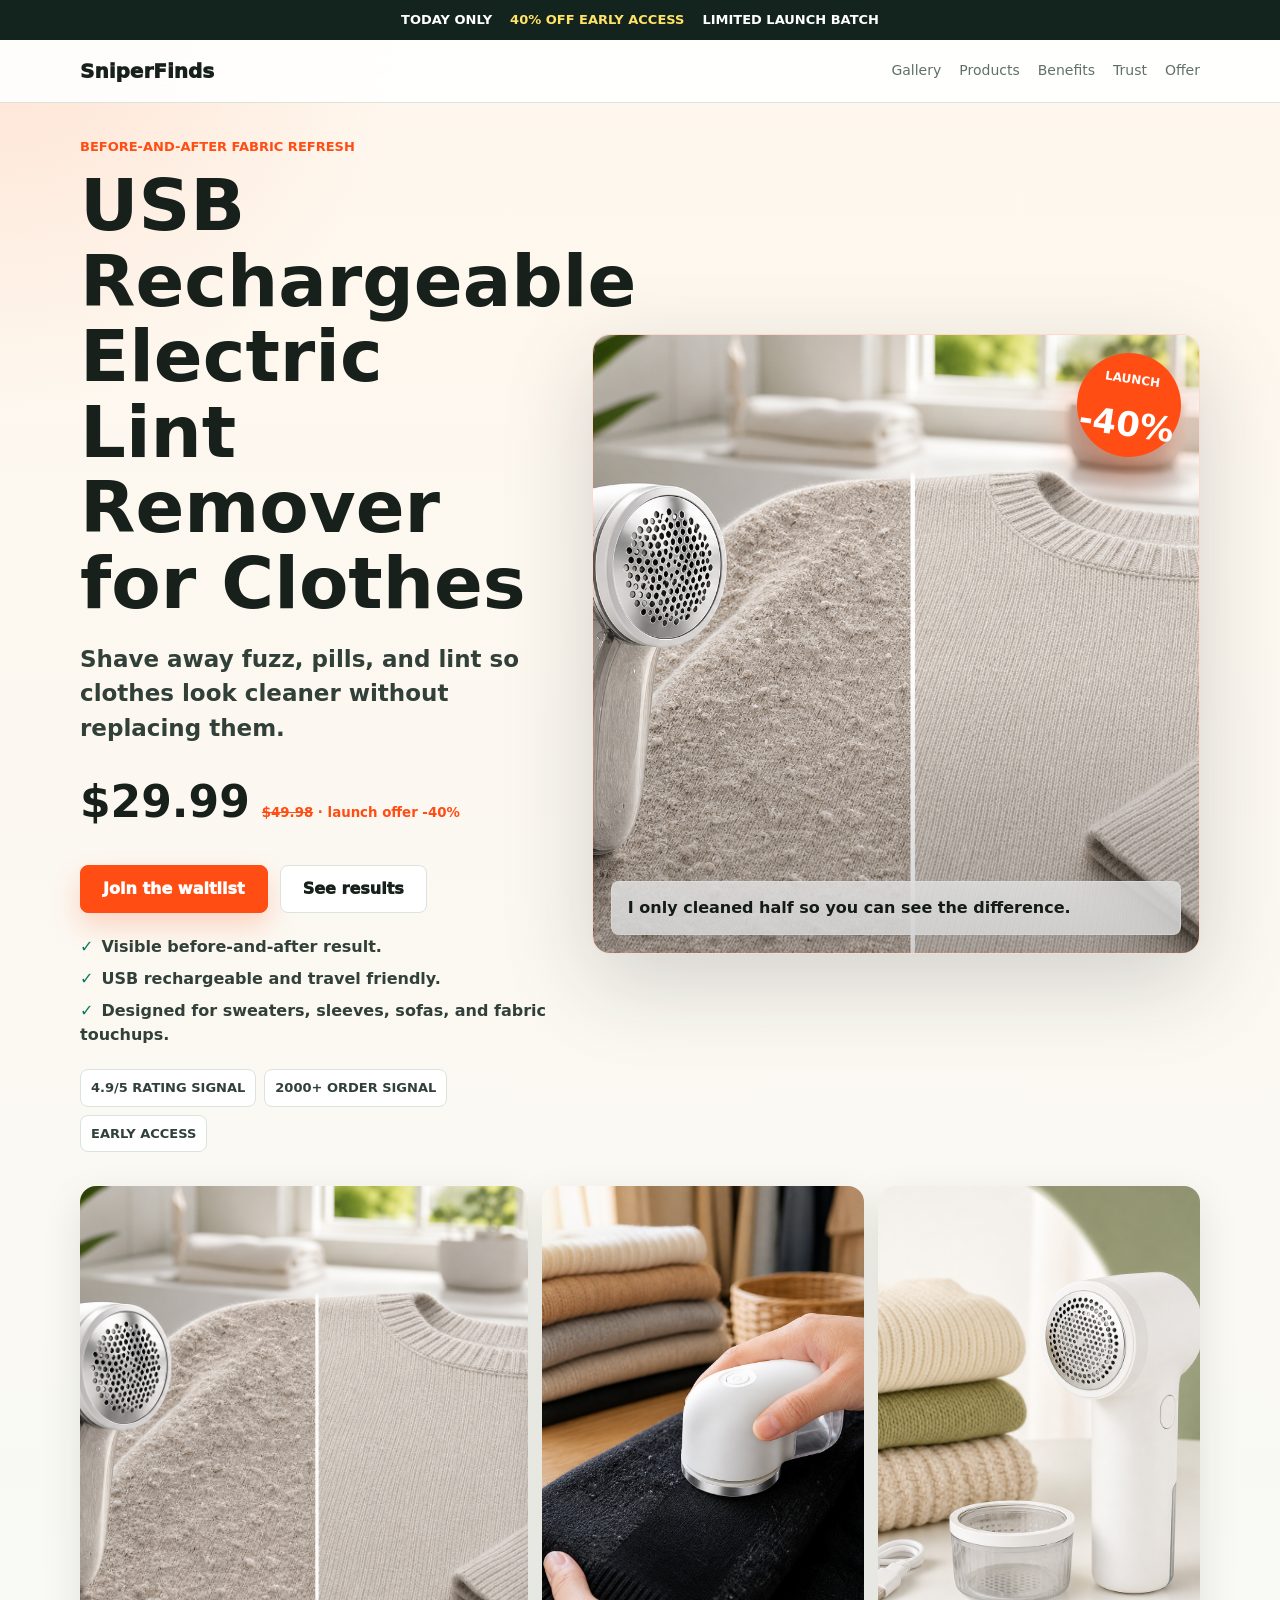
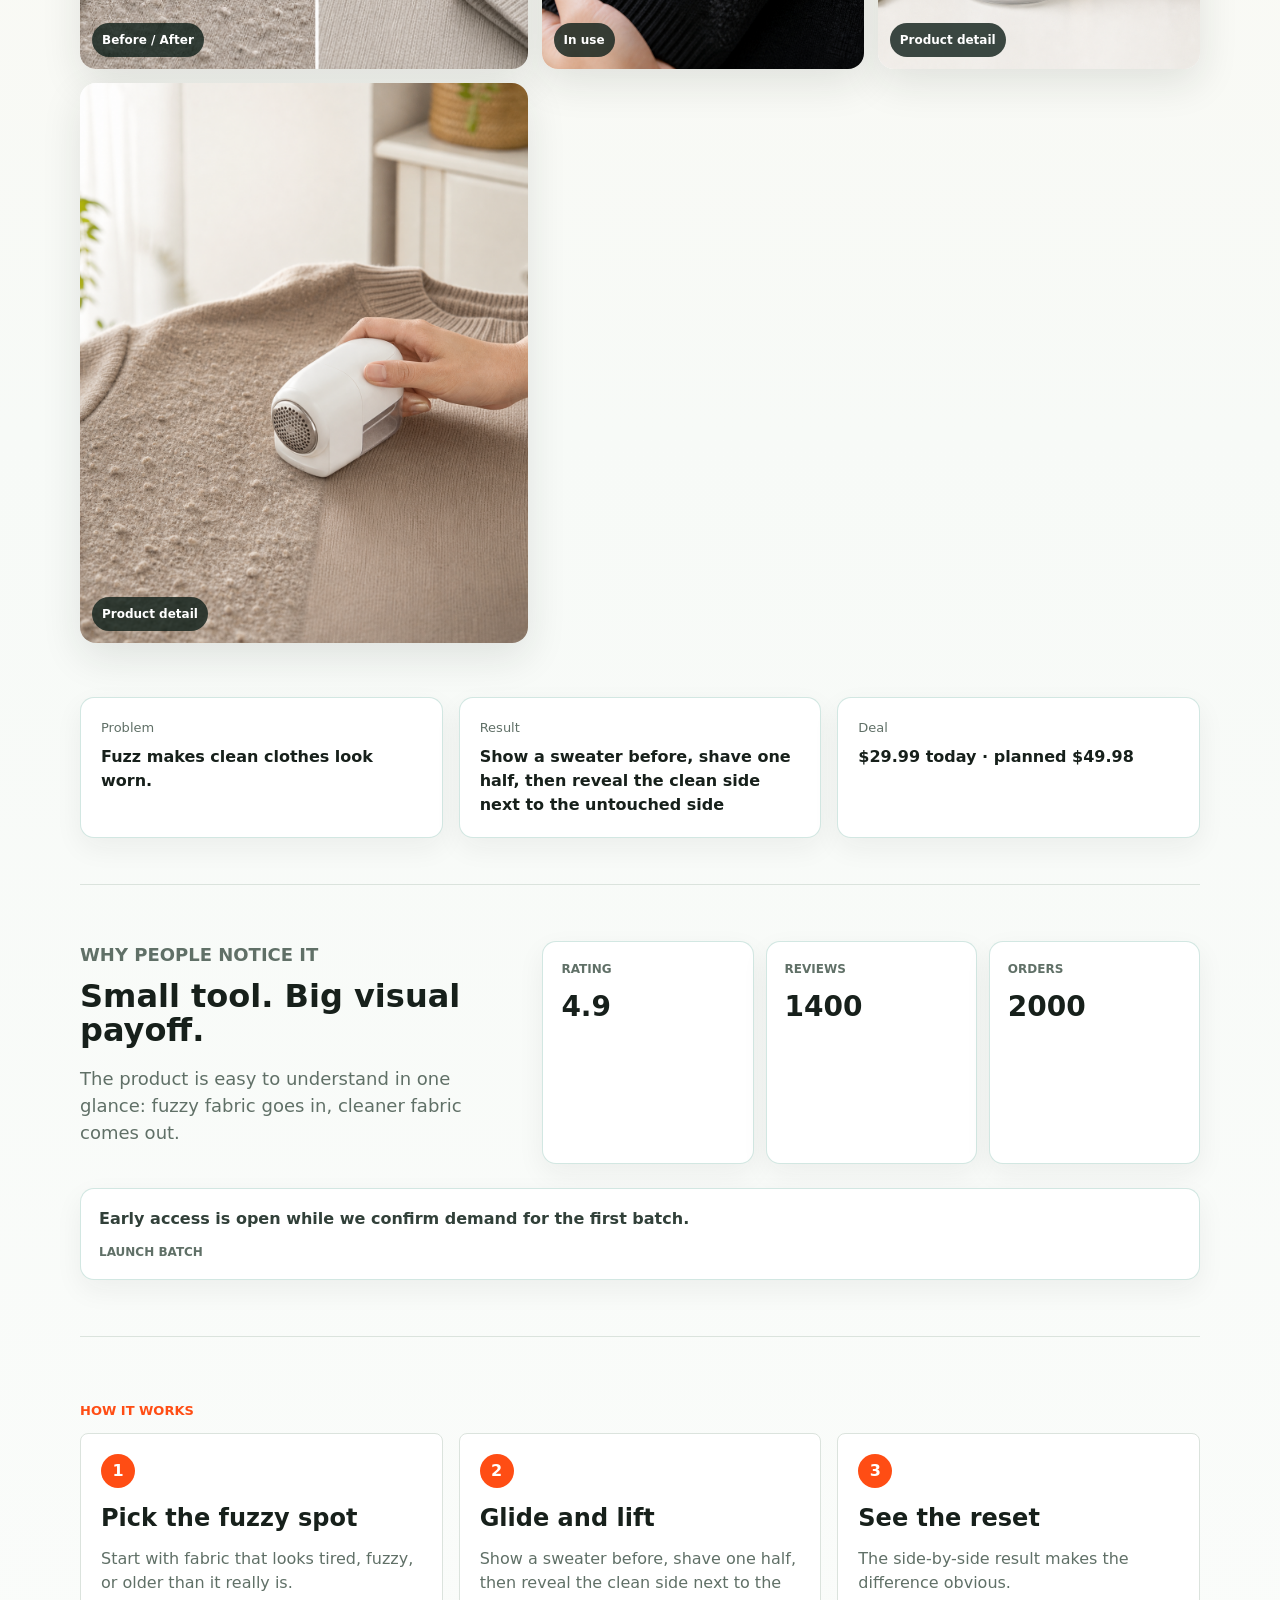
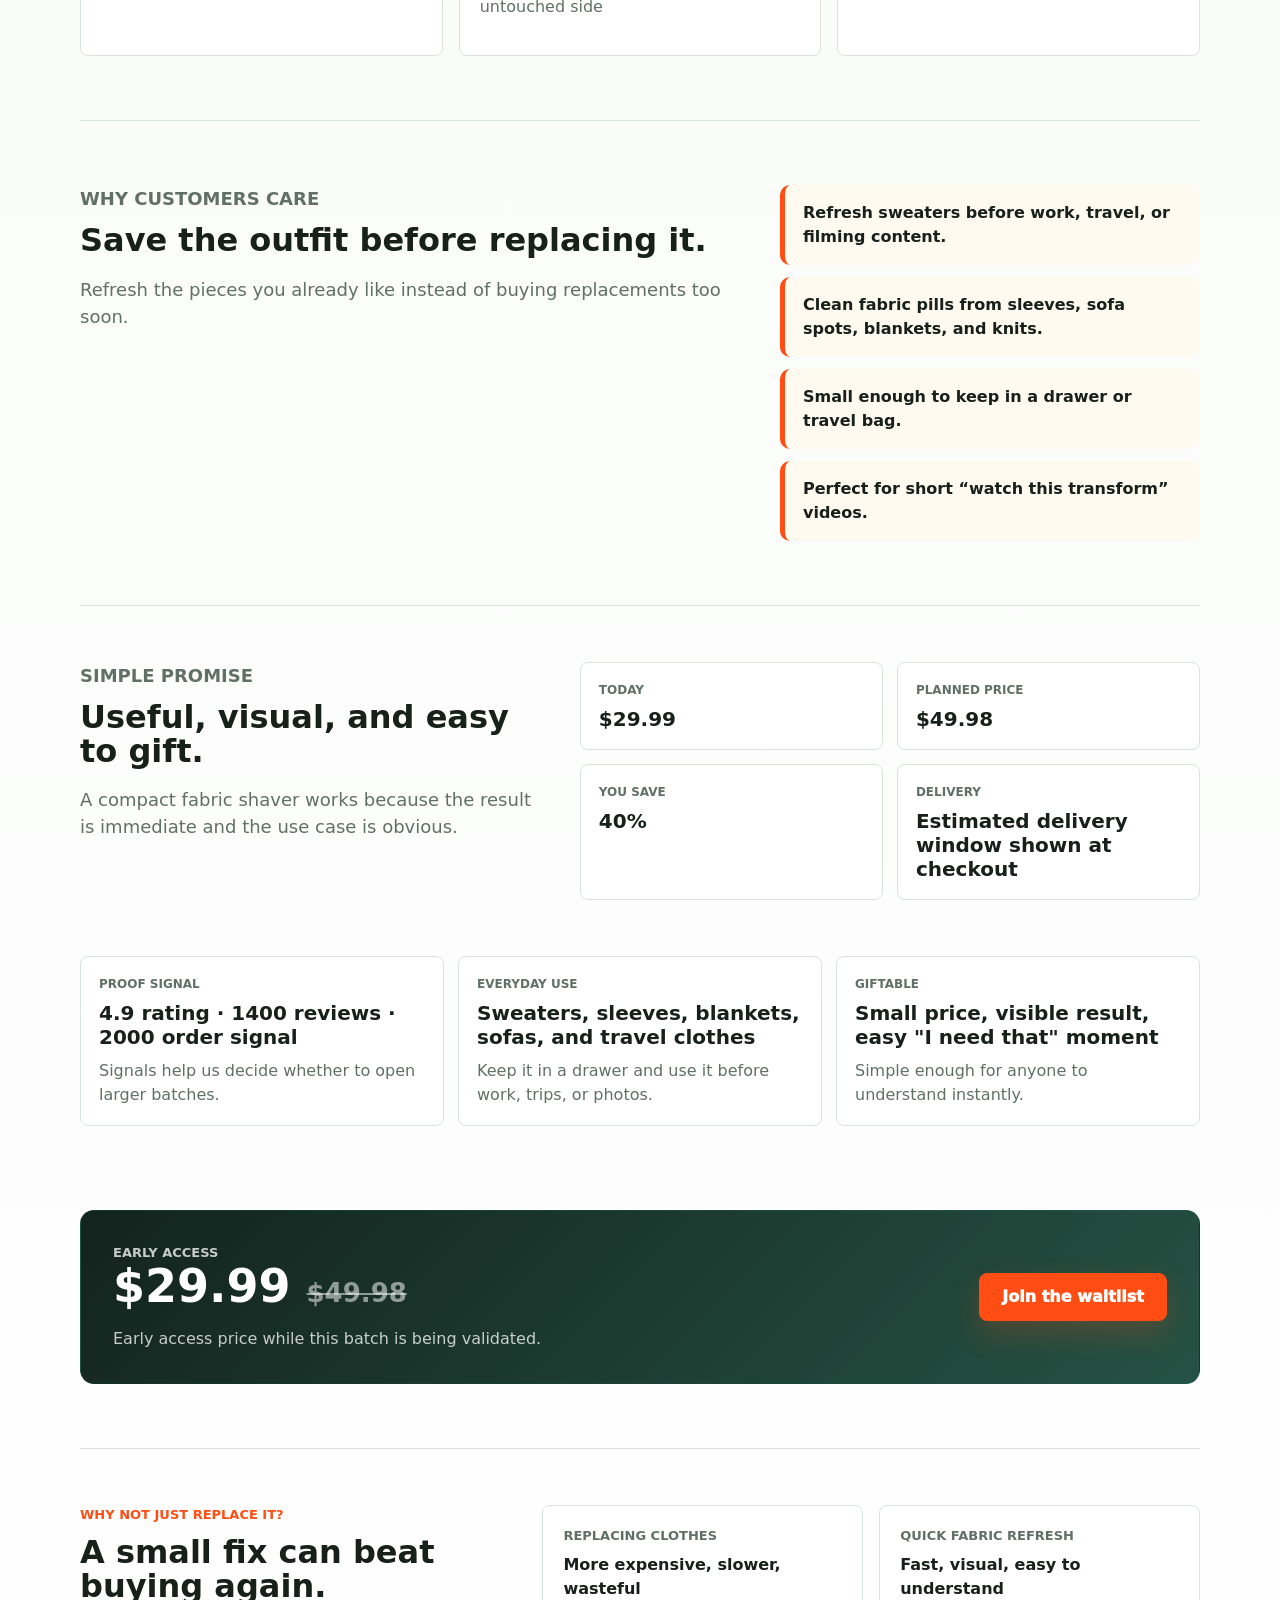
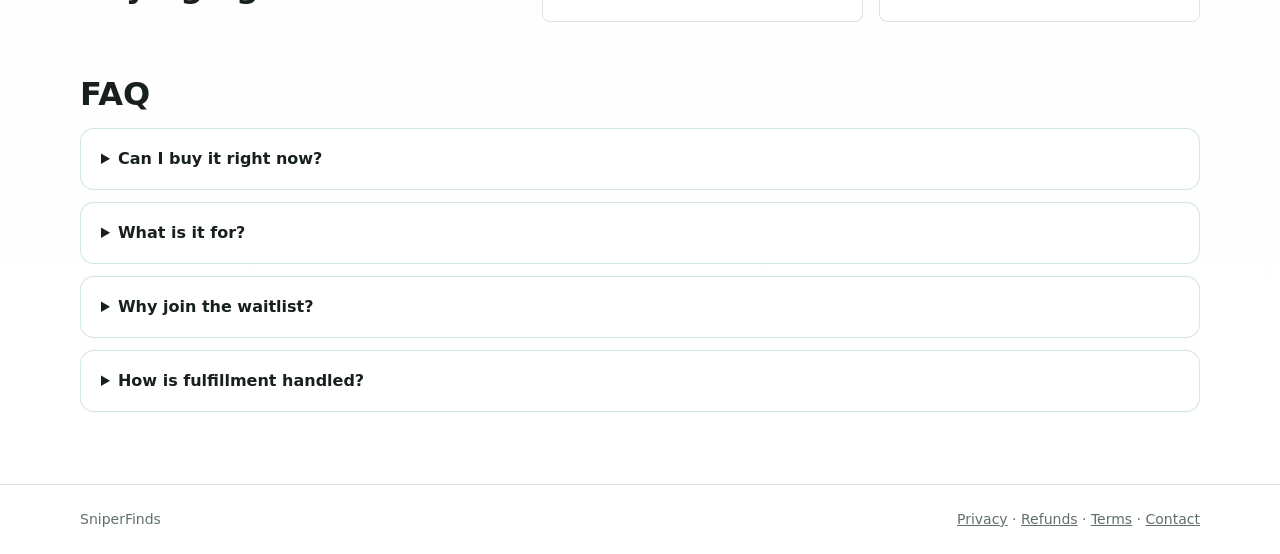
==== commit f01861a2: "Update generated storefront" ====
--- a/index.html
+++ b/index.html
@@ -18,6 +18,7 @@
     <a class="brand" href="#top">SniperFinds</a>
     <nav aria-label="Primary">
       <a href="#gallery">Gallery</a>
+      <a href="collection.html">Products</a>
       <a href="#why">Benefits</a>
       <a href="#trust">Trust</a>
       <a href="#offer">Offer</a>
--- a/styles.css
+++ b/styles.css
@@ -603,6 +603,113 @@
   align-items: center;
   gap: 48px;
   padding: 56px 0;
+}
+
+.collection-hero {
+  padding: 56px 0 28px;
+}
+
+.collection-grid {
+  display: grid;
+  gap: 18px;
+  padding: 0 0 72px;
+}
+
+.collection-card {
+  display: grid;
+  grid-template-columns: minmax(280px, 0.85fr) minmax(0, 1.15fr);
+  gap: 22px;
+  padding: 18px;
+  border: 1px solid rgba(8, 120, 95, 0.18);
+  border-radius: 14px;
+  background: #fff;
+  box-shadow: 0 16px 44px rgba(30, 35, 31, 0.08);
+}
+
+.collection-image {
+  position: relative;
+  min-height: 330px;
+  display: block;
+  border-radius: 12px;
+  overflow: hidden;
+  background: var(--paper);
+}
+
+.collection-image img {
+  width: 100%;
+  height: 100%;
+  display: block;
+  object-fit: cover;
+}
+
+.collection-image strong {
+  position: absolute;
+  top: 12px;
+  right: 12px;
+  display: grid;
+  place-items: center;
+  width: 48px;
+  height: 48px;
+  border-radius: 50%;
+  background: var(--accent);
+  color: #fff;
+  box-shadow: 0 14px 34px rgba(255, 77, 20, 0.28);
+}
+
+.collection-copy {
+  display: grid;
+  align-content: center;
+  gap: 14px;
+  padding: 8px 8px 8px 0;
+}
+
+.collection-copy p {
+  margin: 0;
+  color: var(--muted);
+  font-size: 17px;
+}
+
+.collection-tags {
+  display: flex;
+  flex-wrap: wrap;
+  gap: 8px;
+}
+
+.collection-tags span {
+  padding: 7px 9px;
+  border-radius: 8px;
+  background: var(--soft);
+  color: var(--green);
+  font-size: 12px;
+  font-weight: 900;
+  text-transform: uppercase;
+}
+
+.collection-stats {
+  display: grid;
+  grid-template-columns: repeat(3, 1fr);
+  gap: 10px;
+}
+
+.collection-stats div {
+  padding: 14px;
+  border: 1px solid var(--line);
+  border-radius: 8px;
+  background: var(--paper);
+}
+
+.collection-stats span,
+.collection-stats small {
+  display: block;
+  color: var(--muted);
+  font-size: 12px;
+  font-weight: 800;
+}
+
+.collection-stats strong {
+  display: block;
+  margin: 4px 0;
+  font-size: 22px;
 }
 
 .status-page {
@@ -838,9 +945,13 @@
   .steps,
   .comparison,
   .comparison-grid,
+  .collection-card,
+  .collection-stats,
   .board-summary,
   .trend-stats,
   .waitlist-layout { grid-template-columns: 1fr; }
+  .collection-copy { padding: 0; }
+  .collection-image { min-height: 260px; }
   .trend-rank { position: static; }
   .trend-card h2 { padding-right: 0; }
   .trend-verdict { align-items: flex-start; flex-direction: column; }
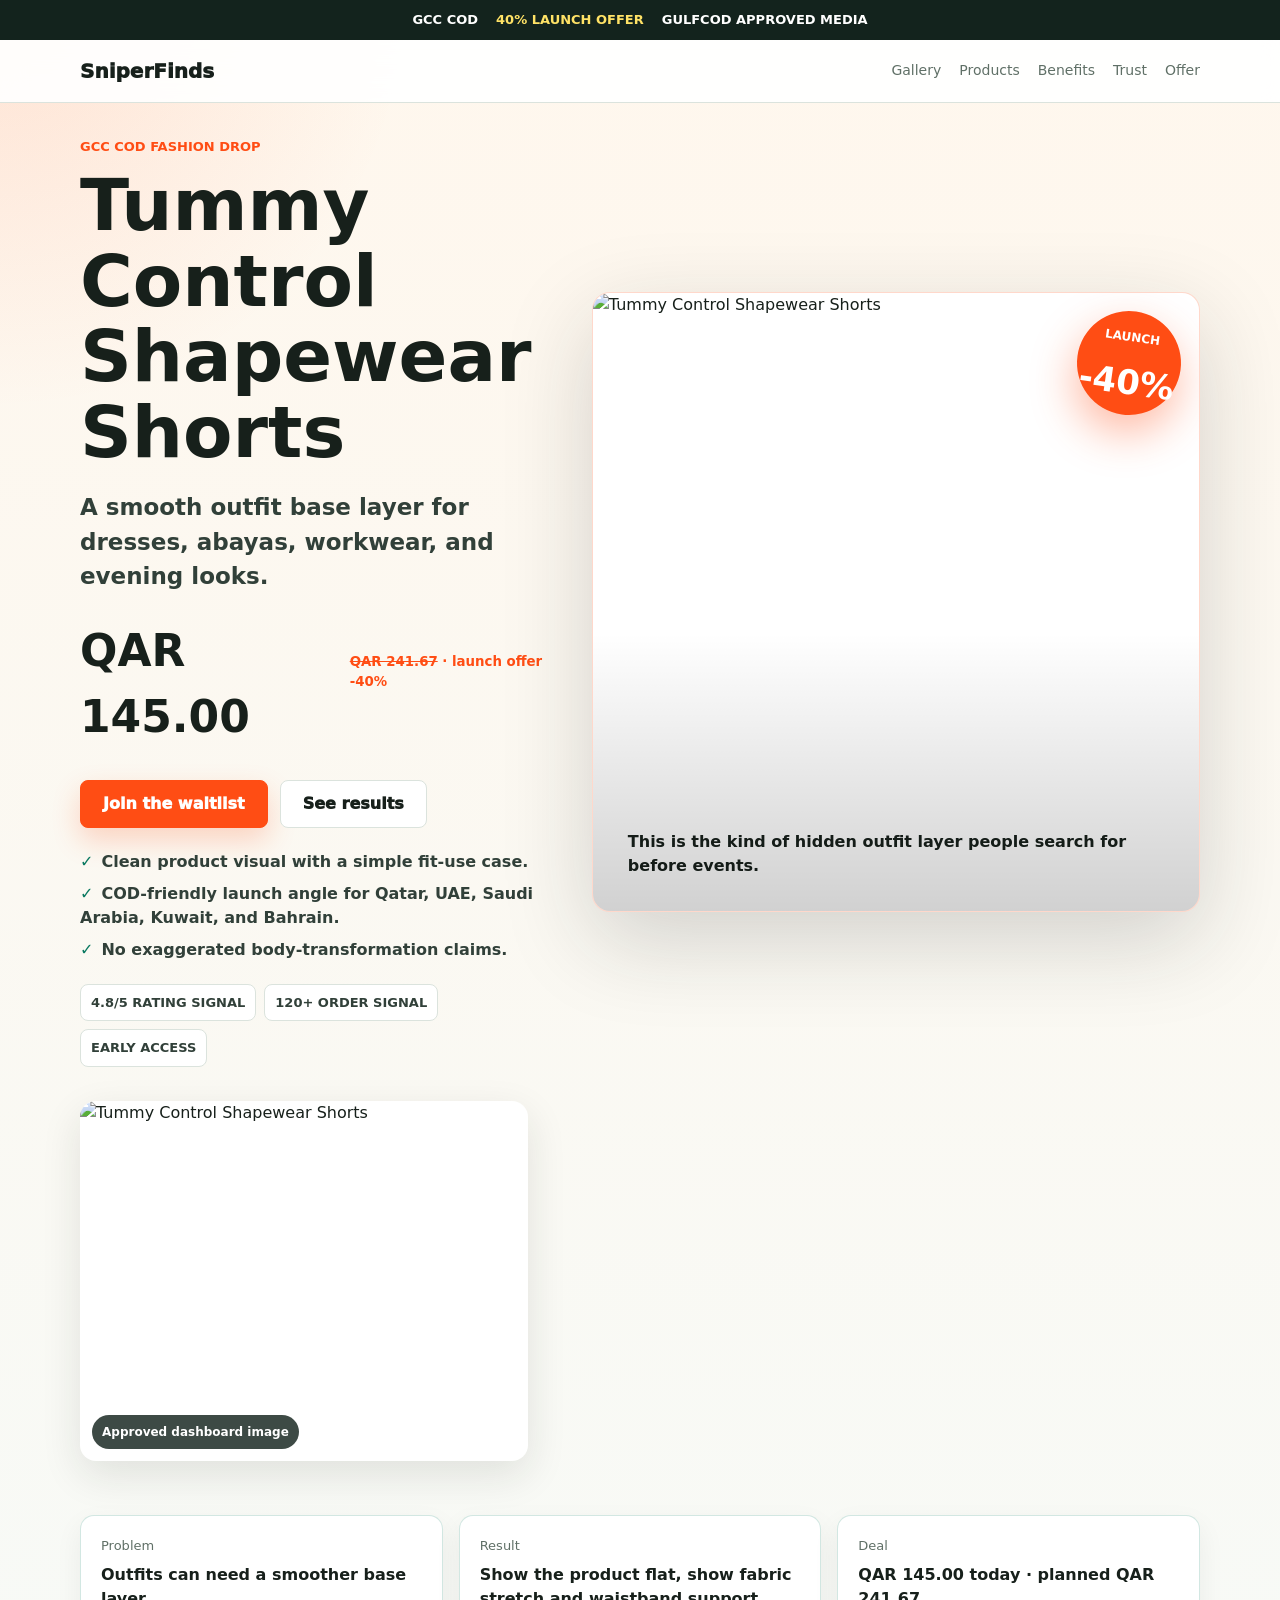
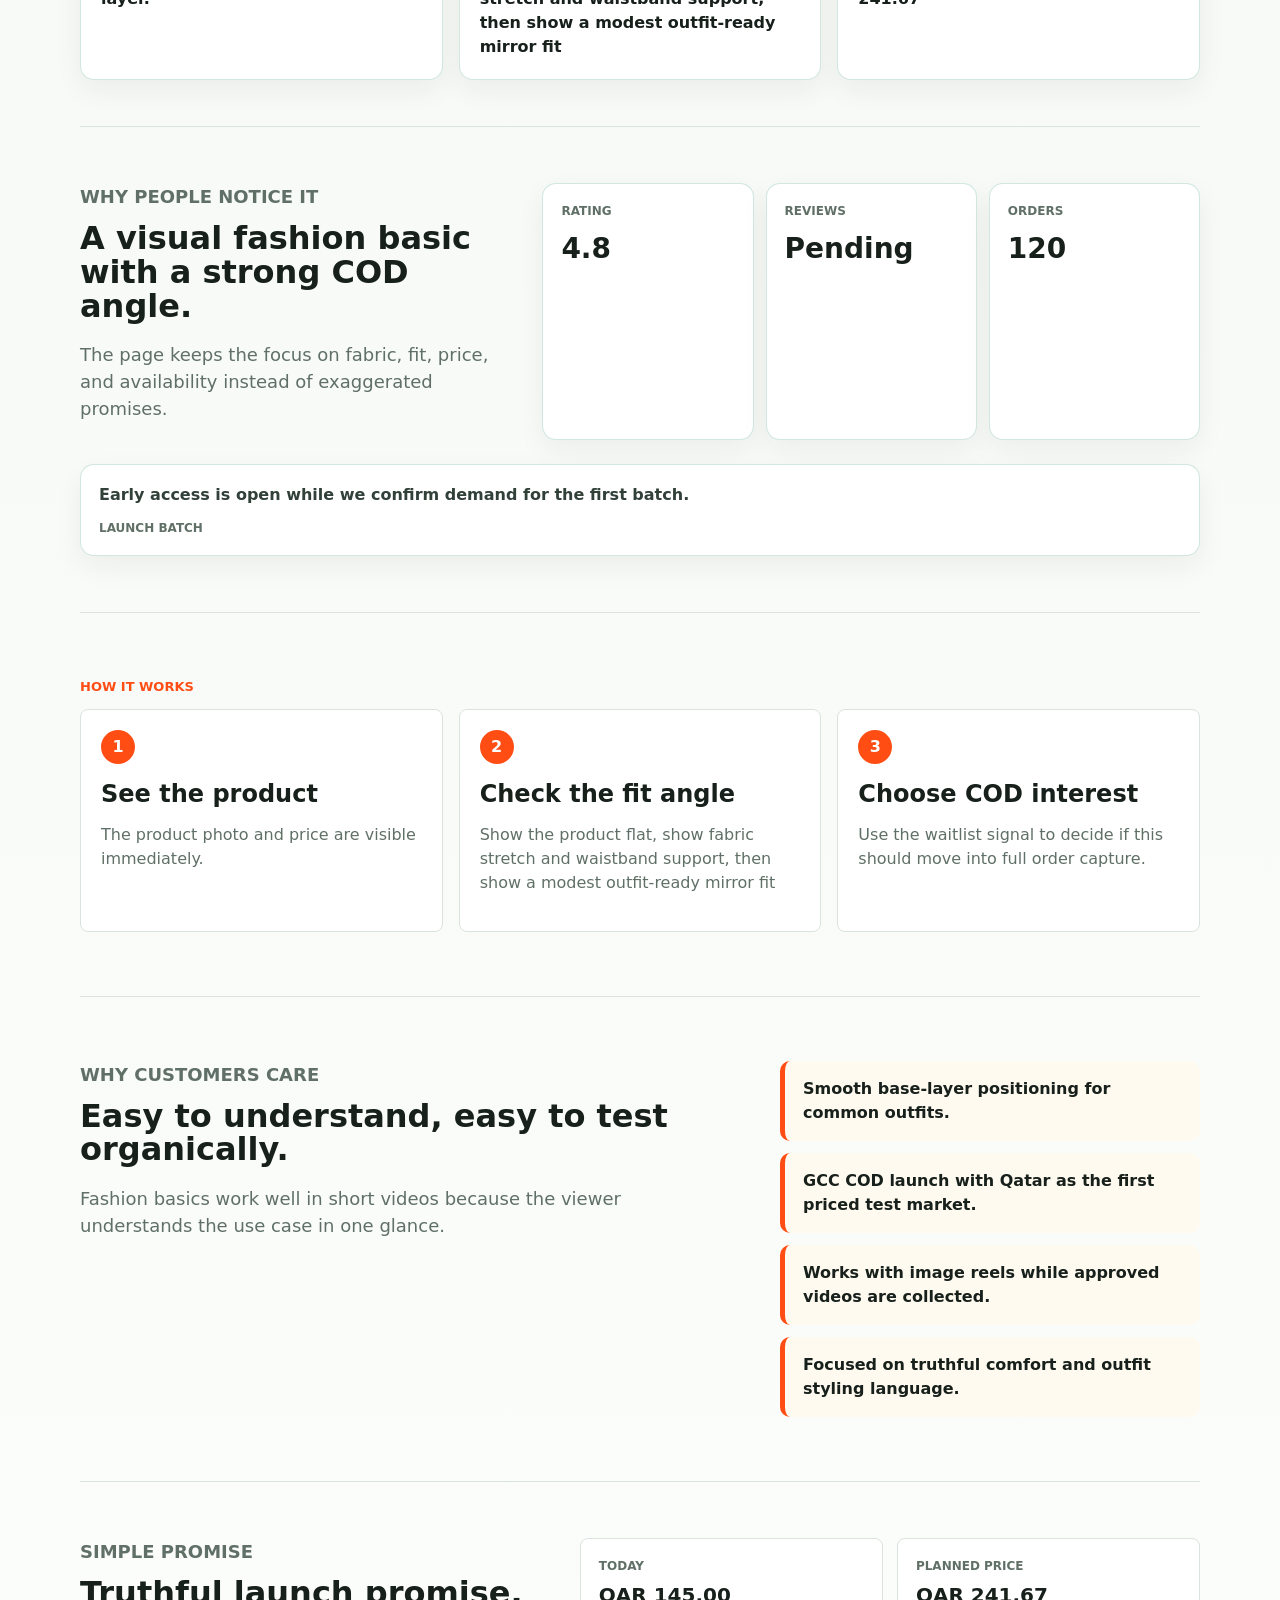
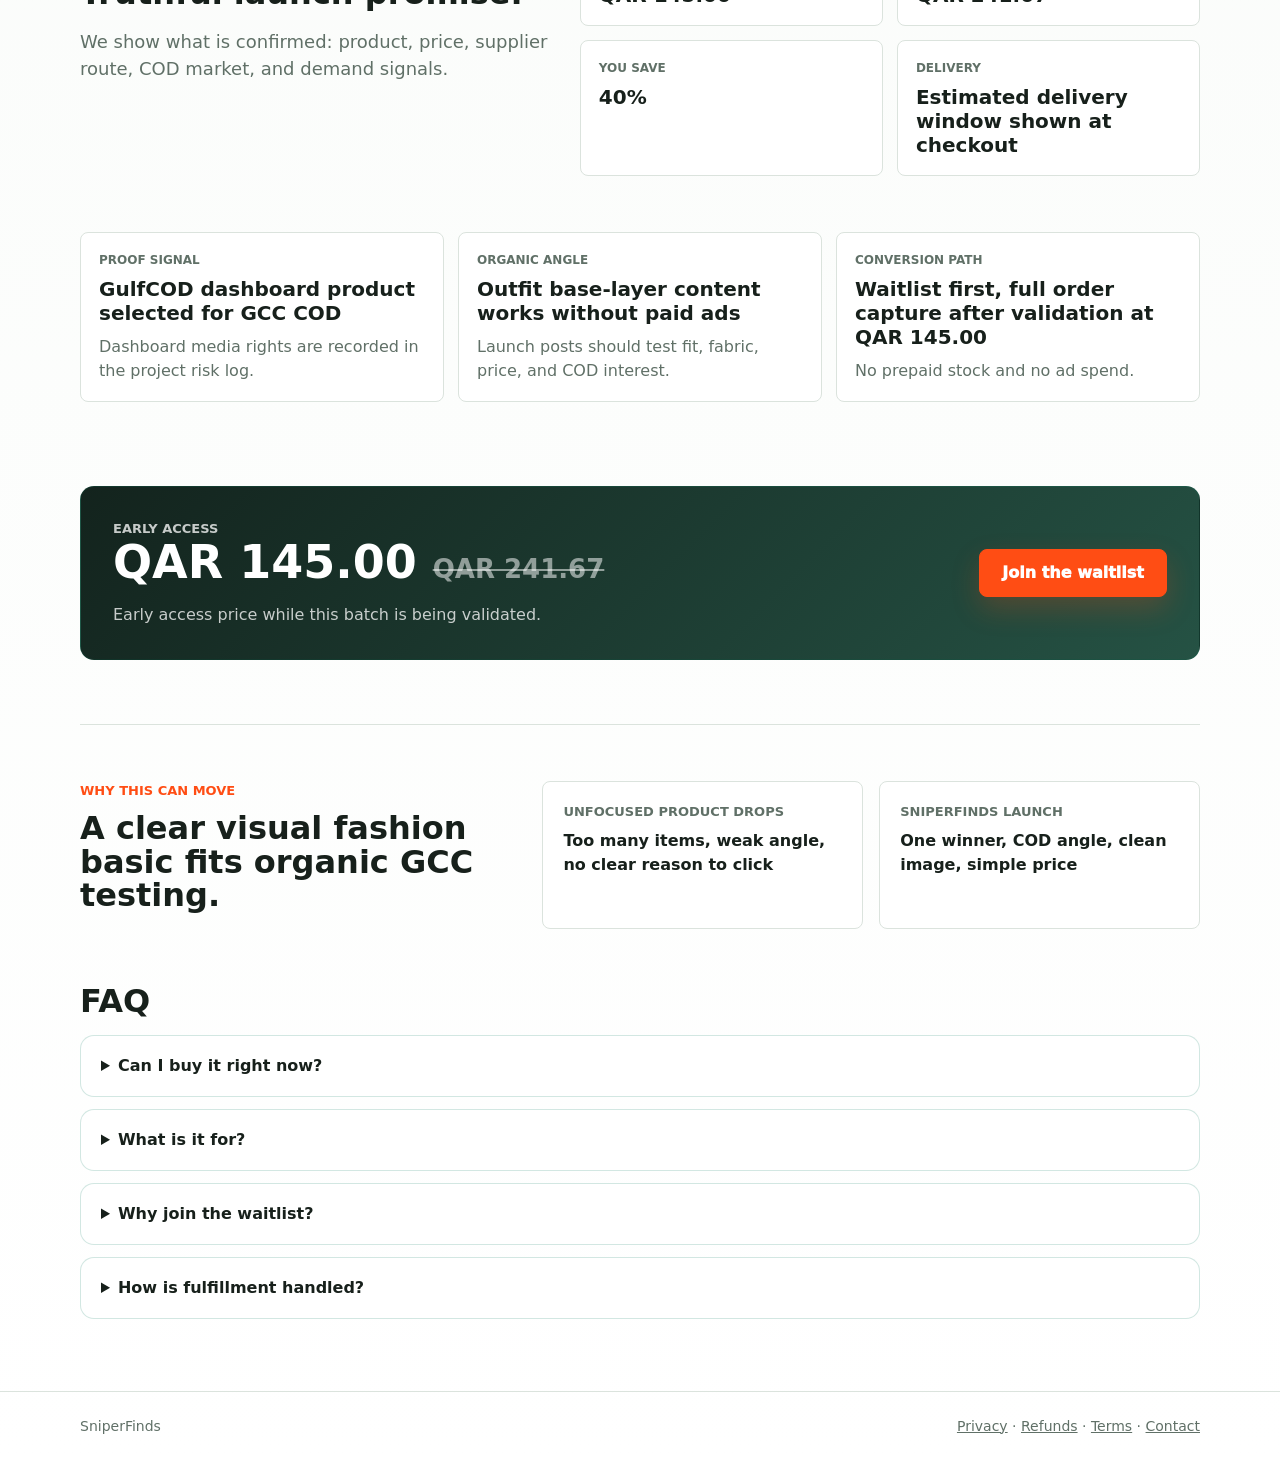
==== commit 34df9aeb: "Update generated storefront" ====
--- a/index.html
+++ b/index.html
@@ -3,16 +3,16 @@
 <head>
   <meta charset="utf-8">
   <meta name="viewport" content="width=device-width, initial-scale=1">
-  <title>USB Rechargeable Electric Lint Remover for Clothes | SniperFinds</title>
-  <meta name="description" content="Portable fabric shaver that creates a strong before-and-after visual hook by removing fuzz and lint from sweaters, carpets, sofas, and travel clothes.">
-  <script type="application/ld+json">{"@context": "https://schema.org", "@type": "Product", "name": "USB Rechargeable Electric Lint Remover for Clothes", "brand": {"@type": "Brand", "name": "SniperFinds"}, "description": "Portable fabric shaver that creates a strong before-and-after visual hook by removing fuzz and lint from sweaters, carpets, sofas, and travel clothes.", "offers": {"@type": "Offer", "priceCurrency": "USD", "price": 29.99, "availability": "https://schema.org/PreOrder"}}</script>
+  <title>Tummy Control Shapewear Shorts | SniperFinds</title>
+  <meta name="description" content="Smooth outfit fit for dresses abayas workwear and evening looks with honest comfort and styling language for GCC COD testing SKU: tummycontrol-3673-qat. Fulfilled through GulfCOD for GCC COD.">
+  <script type="application/ld+json">{"@context": "https://schema.org", "@type": "Product", "name": "Tummy Control Shapewear Shorts", "brand": {"@type": "Brand", "name": "SniperFinds"}, "description": "Smooth outfit fit for dresses abayas workwear and evening looks with honest comfort and styling language for GCC COD testing SKU: tummycontrol-3673-qat. Fulfilled through GulfCOD for GCC COD.", "offers": {"@type": "Offer", "priceCurrency": "QAR", "price": 145.0, "availability": "https://schema.org/PreOrder"}}</script>
   <link rel="stylesheet" href="styles.css">
 </head>
 <body>
   <div class="promo-bar">
-    <span>Today only</span>
-    <strong>40% off early access</strong>
-    <span>Limited launch batch</span>
+    <span>GCC COD</span>
+    <strong>40% launch offer</strong>
+    <span>GulfCOD approved media</span>
   </div>
   <header class="topbar">
     <a class="brand" href="#top">SniperFinds</a>
@@ -28,91 +28,77 @@
   <main id="top">
     <section class="hero">
       <div class="hero-copy">
-        <p class="eyebrow">Before-and-after fabric refresh</p>
-        <h1>USB Rechargeable Electric Lint Remover for Clothes</h1>
-        <p class="lead">Shave away fuzz, pills, and lint so clothes look cleaner without replacing them.</p>
+        <p class="eyebrow">GCC COD fashion drop</p>
+        <h1>Tummy Control Shapewear Shorts</h1>
+        <p class="lead">A smooth outfit base layer for dresses, abayas, workwear, and evening looks.</p>
         <div class="price-line">
-          <span>$29.99</span>
-          <small><s>$49.98</s> · launch offer -40%</small>
+          <span>QAR 145.00</span>
+          <small><s>QAR 241.67</s> · launch offer -40%</small>
         </div>
         <div class="hero-actions">
           <a class="button primary" href="waitlist.html" data-track="hero_cta">Join the waitlist</a>
           <a class="button secondary" href="#gallery">See results</a>
         </div>
         <ul class="hero-bullets">
-          <li>Visible before-and-after result.</li>
-          <li>USB rechargeable and travel friendly.</li>
-          <li>Designed for sweaters, sleeves, sofas, and fabric touchups.</li>
+          <li>Clean product visual with a simple fit-use case.</li><li>COD-friendly launch angle for Qatar, UAE, Saudi Arabia, Kuwait, and Bahrain.</li><li>No exaggerated body-transformation claims.</li>
         </ul>
         <div class="trust-strip" aria-label="Store policy summary">
-          <span>4.9/5 rating signal</span>
-          <span>2000+ order signal</span>
+          <span>4.8/5 rating signal</span>
+          <span>120+ order signal</span>
           <span>Early access</span>
         </div>
       </div>
       <div class="hero-media" aria-label="Product demonstration visual">
-        <img src="assets/ae-lint-remover-thieve-001-hero.png" alt="Electric fabric lint remover creating a before and after result on a sweater" loading="lazy">
+        <img src="https://gulfcod.com/cdn/shop/files/IMG-20260610-WA0037.jpg?v=1781151580&amp;width=900" alt="Tummy Control Shapewear Shorts" loading="lazy">
         <div class="discount-badge">
           <span>Launch</span>
           <strong>-40%</strong>
         </div>
-        <div class="media-note">I only cleaned half so you can see the difference.</div>
+        <div class="media-note">This is the kind of hidden outfit layer people search for before events.</div>
       </div>
       
     </section>
 
     <section class="image-gallery" id="gallery" aria-label="Product gallery">
         <figure>
-          <img src="assets/ae-lint-remover-thieve-001-hero.png" alt="Electric fabric lint remover creating a before and after result on a sweater" loading="lazy">
-          <figcaption>Before / After</figcaption>
+          <img src="https://gulfcod.com/cdn/shop/files/IMG-20260610-WA0037.jpg?v=1781151580&amp;width=900" alt="Tummy Control Shapewear Shorts" loading="lazy">
+          <figcaption>Approved dashboard image</figcaption>
         </figure>
-        <figure>
-          <img src="assets/ae-lint-remover-thieve-001-gallery-1.png" alt="Electric lint remover cleaning lint from a dark sweater sleeve" loading="lazy">
-          <figcaption>In use</figcaption>
-        </figure>
-        <figure>
-          <img src="assets/ae-lint-remover-thieve-001-gallery-2.png" alt="Electric lint remover with USB cable and removable lint container" loading="lazy">
-          <figcaption>Product detail</figcaption>
-        </figure>
-        <figure>
-          <img src="assets/ae-lint-remover-thieve-001-gallery-3.png" alt="Illustrative lint remover before and after concept" loading="lazy">
-          <figcaption>Product detail</figcaption>
-        </figure>
     </section>
 
     <section class="proof-band" id="demo">
       <div>
         <span class="metric-label">Problem</span>
-        <strong>Fuzz makes clean clothes look worn.</strong>
+        <strong>Outfits can need a smoother base layer.</strong>
       </div>
       <div>
         <span class="metric-label">Result</span>
-        <strong>Show a sweater before, shave one half, then reveal the clean side next to the untouched side</strong>
+        <strong>Show the product flat, show fabric stretch and waistband support, then show a modest outfit-ready mirror fit</strong>
       </div>
       <div>
         <span class="metric-label">Deal</span>
-        <strong>$29.99 today · planned $49.98</strong>
+        <strong>QAR 145.00 today · planned QAR 241.67</strong>
       </div>
     </section>
 
     <section class="signal-panel" id="signals">
       <div>
         <p class="eyebrow">Why people notice it</p>
-        <h2>Small tool. Big visual payoff.</h2>
-        <p>The product is easy to understand in one glance: fuzzy fabric goes in, cleaner fabric comes out.</p>
+        <h2>A visual fashion basic with a strong COD angle.</h2>
+        <p>The page keeps the focus on fabric, fit, price, and availability instead of exaggerated promises.</p>
       </div>
       <div class="signal-stats">
         <div>
           <span>Rating</span>
-          <strong>4.9</strong>
+          <strong>4.8</strong>
         </div>
         <div>
           <span>Reviews</span>
-          <strong>1400</strong>
+          <strong>Pending</strong>
         </div>
         <div>
           <span>Orders</span>
-          <strong>2000</strong>
+          <strong>120</strong>
         </div>
       </div>
       <div class="review-strip">
@@ -128,18 +114,18 @@
       <div class="steps">
         <div>
           <span>1</span>
-          <h2>Pick the fuzzy spot</h2>
-          <p>Start with fabric that looks tired, fuzzy, or older than it really is.</p>
+          <h2>See the product</h2>
+          <p>The product photo and price are visible immediately.</p>
         </div>
         <div>
           <span>2</span>
-          <h2>Glide and lift</h2>
-          <p>Show a sweater before, shave one half, then reveal the clean side next to the untouched side</p>
+          <h2>Check the fit angle</h2>
+          <p>Show the product flat, show fabric stretch and waistband support, then show a modest outfit-ready mirror fit</p>
         </div>
         <div>
           <span>3</span>
-          <h2>See the reset</h2>
-          <p>The side-by-side result makes the difference obvious.</p>
+          <h2>Choose COD interest</h2>
+          <p>Use the waitlist signal to decide if this should move into full order capture.</p>
         </div>
       </div>
     </section>
@@ -147,31 +133,28 @@
     <section class="content-grid" id="why">
       <div>
         <p class="eyebrow">Why customers care</p>
-        <h2>Save the outfit before replacing it.</h2>
-        <p>Refresh the pieces you already like instead of buying replacements too soon.</p>
+        <h2>Easy to understand, easy to test organically.</h2>
+        <p>Fashion basics work well in short videos because the viewer understands the use case in one glance.</p>
       </div>
       <ul class="feature-list">
-        <li>Refresh sweaters before work, travel, or filming content.</li>
-        <li>Clean fabric pills from sleeves, sofa spots, blankets, and knits.</li>
-        <li>Small enough to keep in a drawer or travel bag.</li>
-        <li>Perfect for short “watch this transform” videos.</li>
+        <li>Smooth base-layer positioning for common outfits.</li><li>GCC COD launch with Qatar as the first priced test market.</li><li>Works with image reels while approved videos are collected.</li><li>Focused on truthful comfort and outfit styling language.</li>
       </ul>
     </section>
 
     <section class="trust-panel" id="trust">
       <div>
         <p class="eyebrow">Simple promise</p>
-        <h2>Useful, visual, and easy to gift.</h2>
-        <p>A compact fabric shaver works because the result is immediate and the use case is obvious.</p>
+        <h2>Truthful launch promise.</h2>
+        <p>We show what is confirmed: product, price, supplier route, COD market, and demand signals.</p>
       </div>
       <div class="unit-economics">
         <div>
           <span>Today</span>
-          <strong>$29.99</strong>
+          <strong>QAR 145.00</strong>
         </div>
         <div>
           <span>Planned price</span>
-          <strong>$49.98</strong>
+          <strong>QAR 241.67</strong>
         </div>
         <div>
           <span>You save</span>
@@ -185,27 +168,13 @@
     </section>
 
     <section class="quality-grid">
-      <div>
-        <span>Proof signal</span>
-        <strong>4.9 rating · 1400 reviews · 2000 order signal</strong>
-        <p>Signals help us decide whether to open larger batches.</p>
-      </div>
-      <div>
-        <span>Everyday use</span>
-        <strong>Sweaters, sleeves, blankets, sofas, and travel clothes</strong>
-        <p>Keep it in a drawer and use it before work, trips, or photos.</p>
-      </div>
-      <div>
-        <span>Giftable</span>
-        <strong>Small price, visible result, easy "I need that" moment</strong>
-        <p>Simple enough for anyone to understand instantly.</p>
-      </div>
+      <div><span>Proof signal</span><strong>GulfCOD dashboard product selected for GCC COD</strong><p>Dashboard media rights are recorded in the project risk log.</p></div><div><span>Organic angle</span><strong>Outfit base-layer content works without paid ads</strong><p>Launch posts should test fit, fabric, price, and COD interest.</p></div><div><span>Conversion path</span><strong>Waitlist first, full order capture after validation at QAR 145.00</strong><p>No prepaid stock and no ad spend.</p></div>
     </section>
 
     <section class="offer" id="offer">
       <div>
         <p class="eyebrow">Early access</p>
-        <h2>$29.99 <s>$49.98</s></h2>
+        <h2>QAR 145.00 <s>QAR 241.67</s></h2>
         <p>Early access price while this batch is being validated.</p>
       </div>
       <a class="button primary" href="waitlist.html" data-track="offer_cta">Join the waitlist</a>
@@ -213,17 +182,17 @@
 
     <section class="comparison">
       <div>
-        <p class="eyebrow">Why not just replace it?</p>
-        <h2>A small fix can beat buying again.</h2>
+        <p class="eyebrow">Why this can move</p>
+        <h2>A clear visual fashion basic fits organic GCC testing.</h2>
       </div>
       <div class="comparison-grid">
         <div>
-          <span>Replacing clothes</span>
-          <strong>More expensive, slower, wasteful</strong>
-        </div>
-        <div>
-          <span>Quick fabric refresh</span>
-          <strong>Fast, visual, easy to understand</strong>
+          <span>Unfocused product drops</span>
+          <strong>Too many items, weak angle, no clear reason to click</strong>
+        </div>
+        <div>
+          <span>SniperFinds launch</span>
+          <strong>One winner, COD angle, clean image, simple price</strong>
         </div>
       </div>
     </section>
@@ -236,11 +205,11 @@
       </details>
       <details>
         <summary>What is it for?</summary>
-        <p>It is for refreshing clothes and fabric surfaces that look worn because of lint, fuzz, or fabric pills.</p>
+        <p>It is an under-outfit fashion basic for people who want a smoother, cleaner outfit base layer.</p>
       </details>
       <details>
         <summary>Why join the waitlist?</summary>
-        <p>You get first notice when checkout opens for this offer.</p>
+        <p>You get first notice when COD ordering opens for Qatar, UAE, Saudi Arabia, Kuwait, and Bahrain.</p>
       </details>
       <details>
         <summary>How is fulfillment handled?</summary>
@@ -250,7 +219,7 @@
   </main>
 
   <div class="sticky-cta">
-    <span>$29.99</span>
+    <span>QAR 145.00</span>
     <a class="button primary" href="waitlist.html" data-track="sticky_cta">Join the waitlist</a>
   </div>
 
